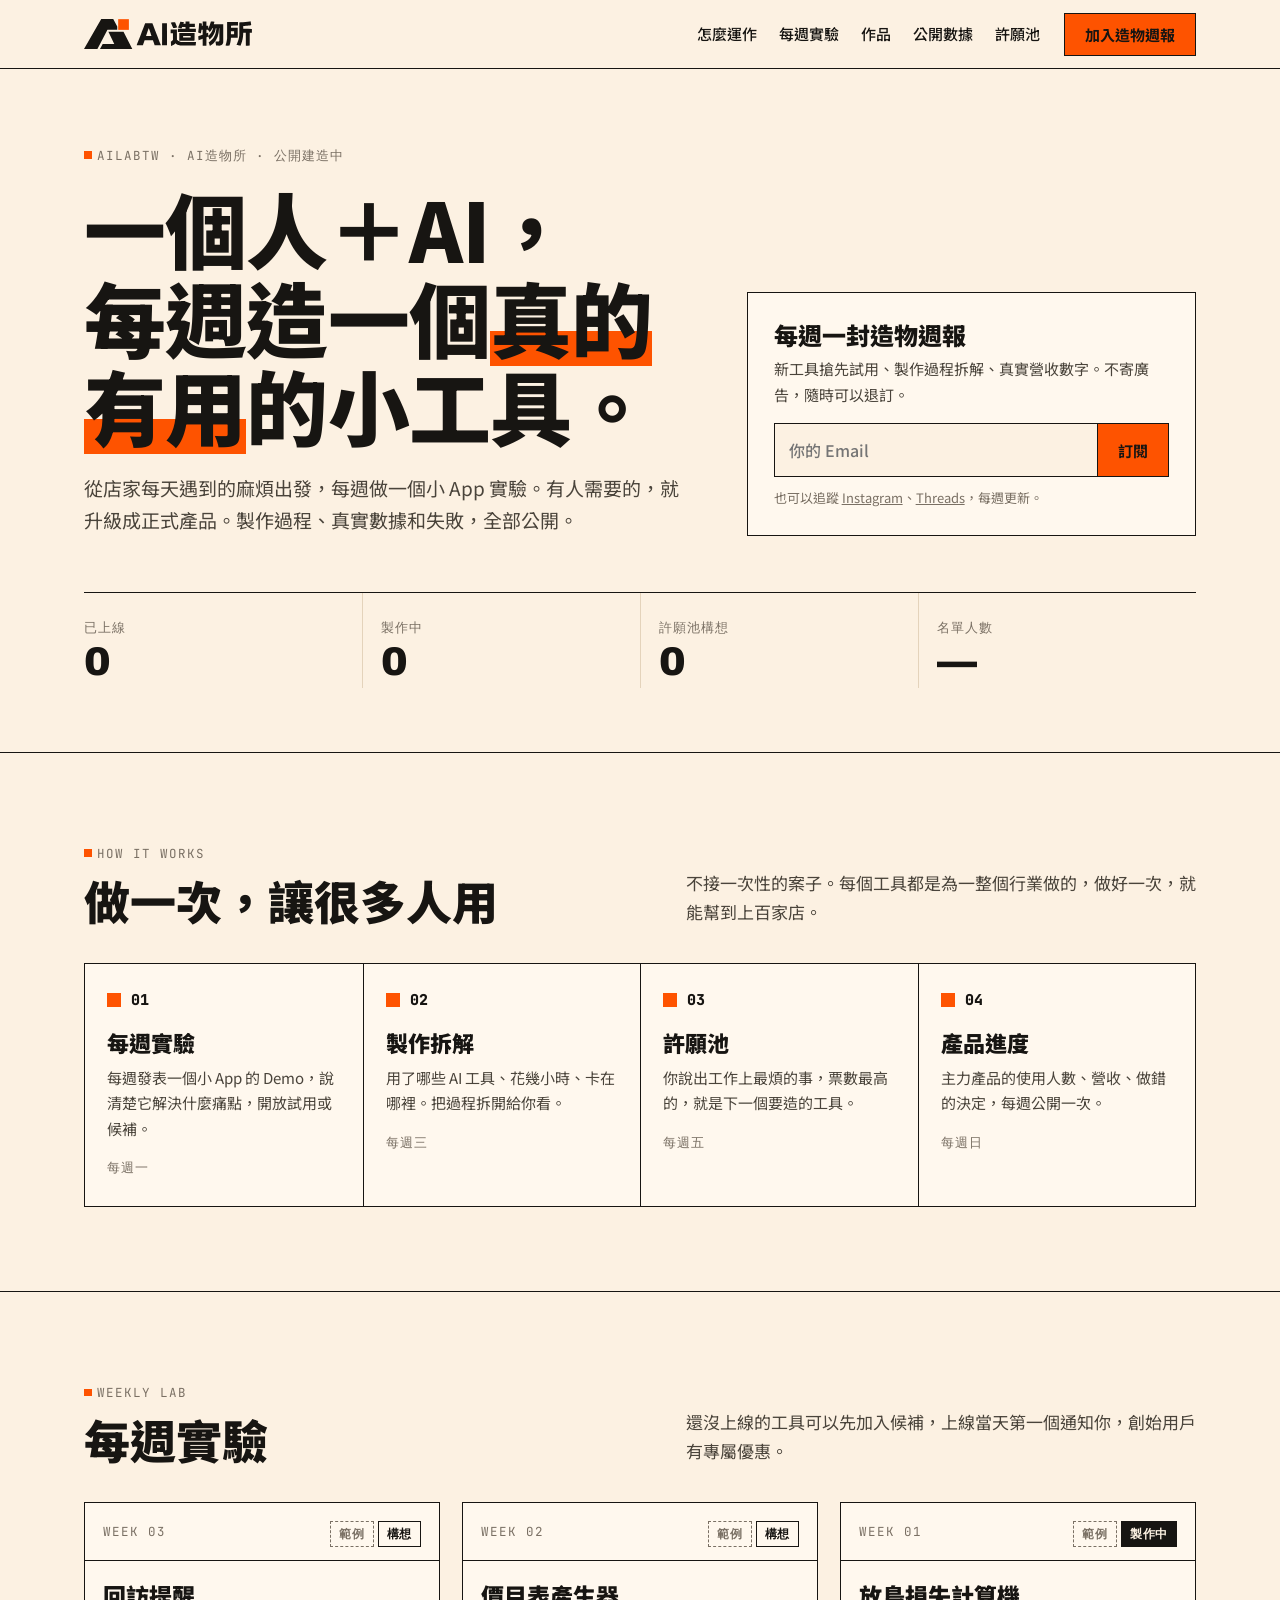
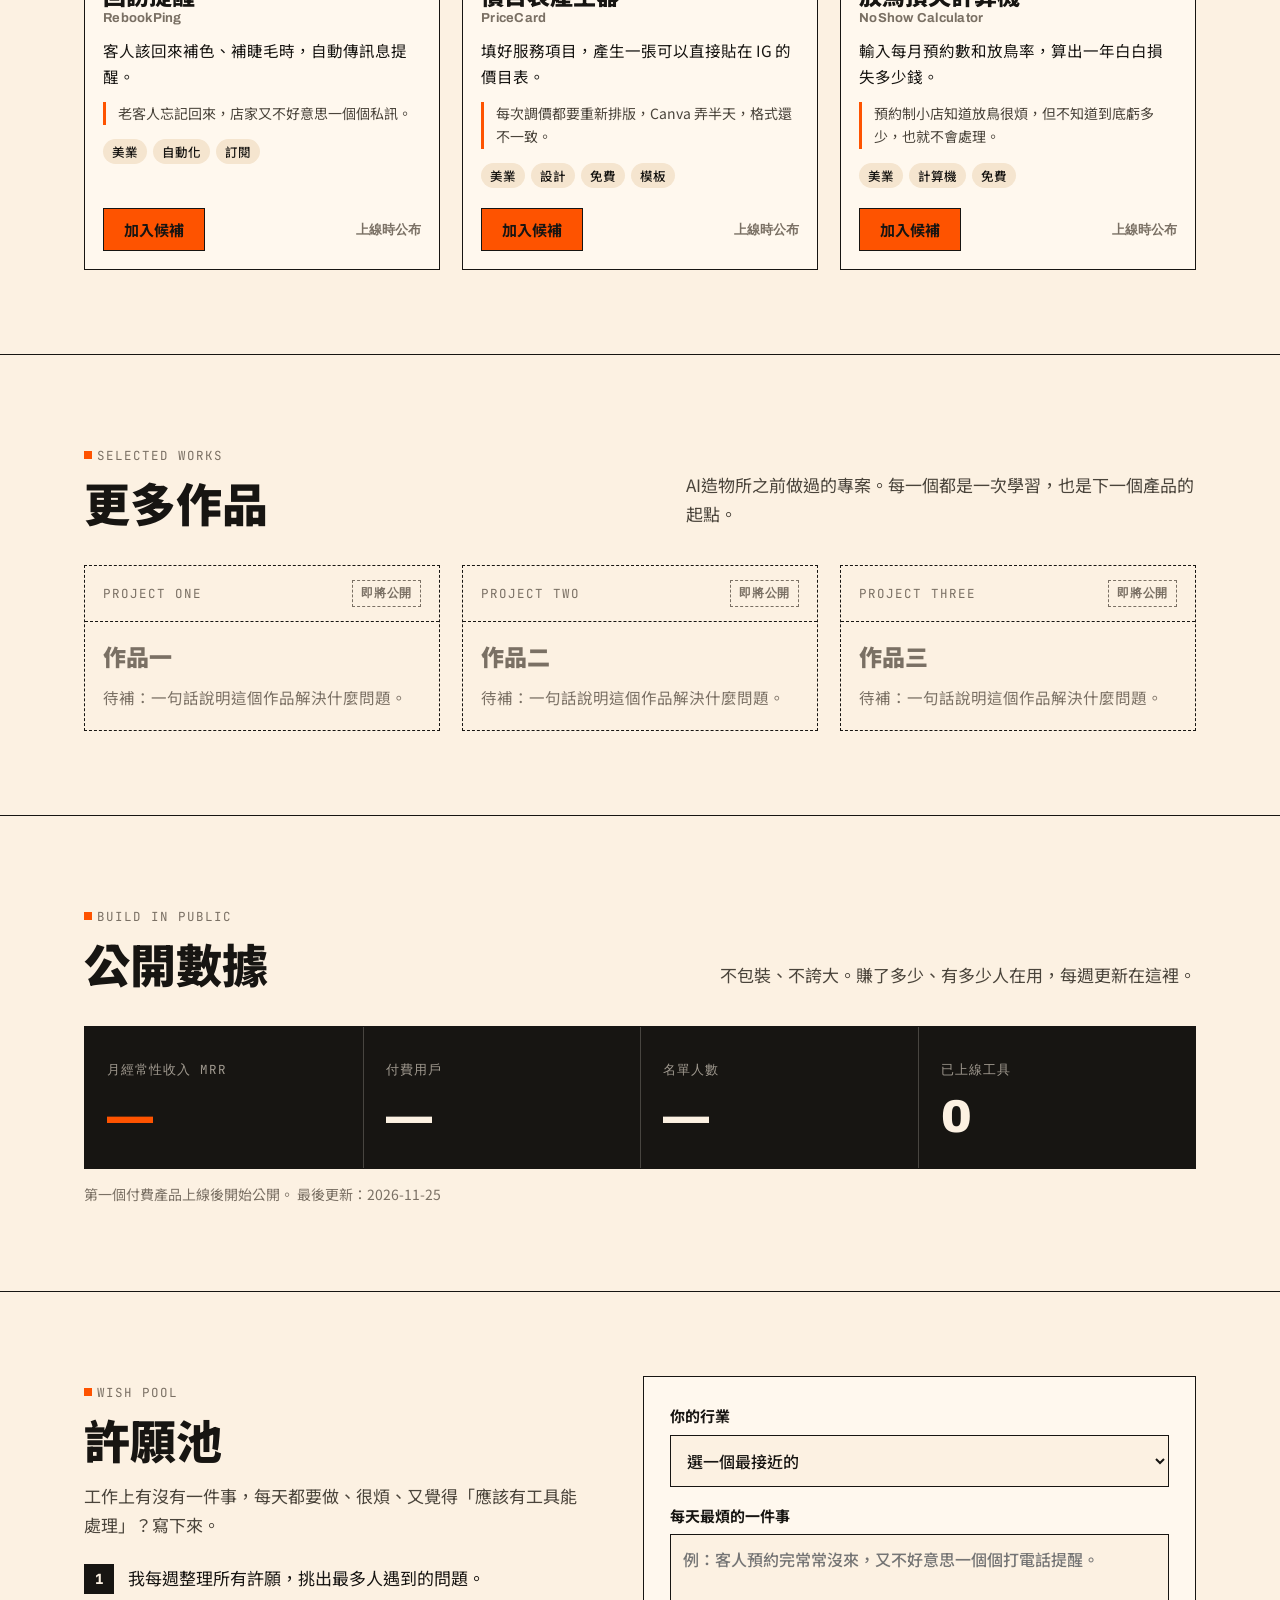
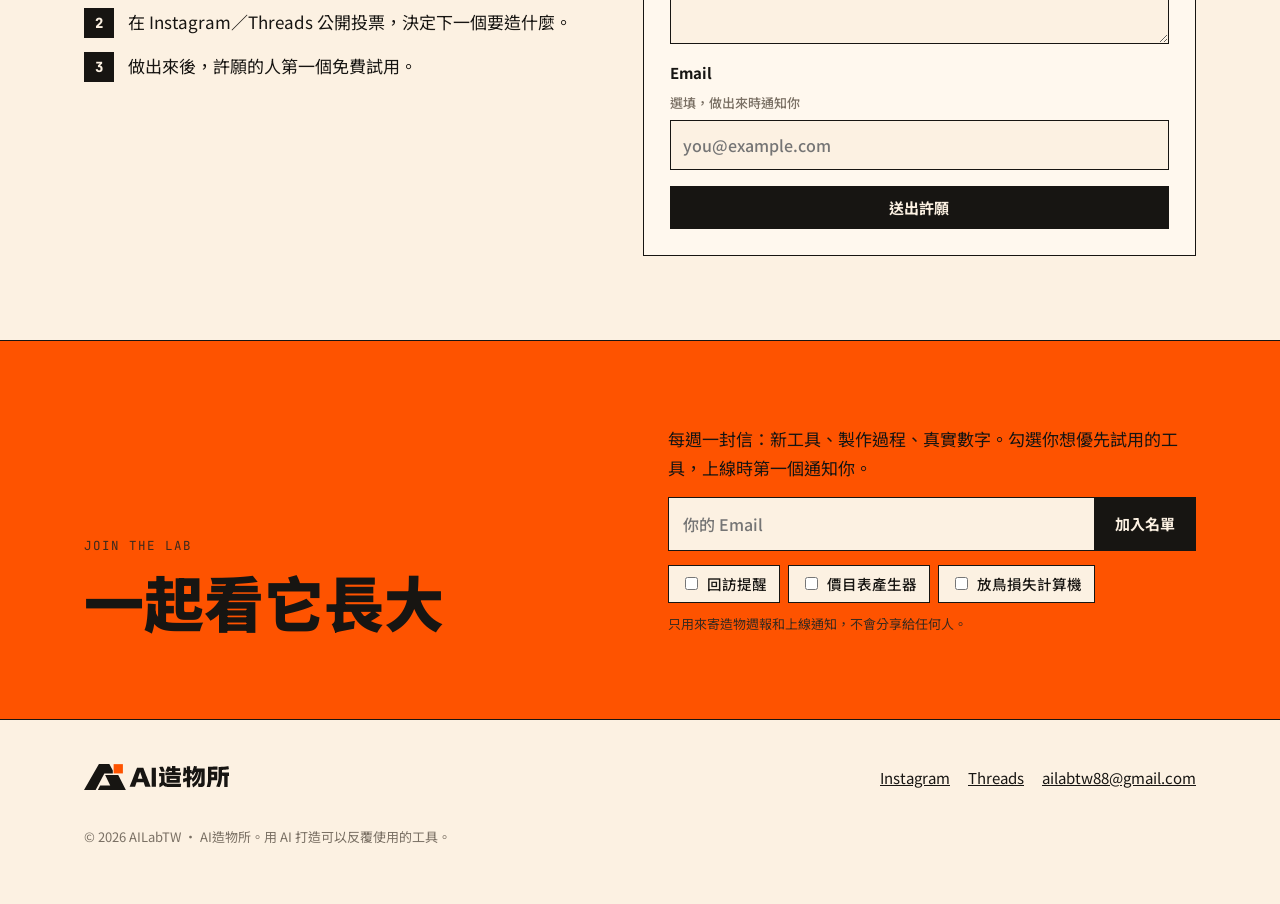
==== index.html @ d7a93555 "Launch AILabTW site and brand kit One-page site (email list, waitlists, wish pool, build-in-public m" ====
<!--STANDALONE--><!doctype html>
<html lang="zh-Hant">
<head>
<meta charset="utf-8">
<meta name="viewport" content="width=device-width, initial-scale=1, viewport-fit=cover">
<meta name="description" content="AI造物所 AILabTW：一個人＋AI，每週造一個解決真問題的小工具。過程、數據、失敗都公開。">
<meta property="og:title" content="AILabTW｜AI造物所">
<meta property="og:description" content="一個人＋AI，每週造一個解決真問題的小工具。">
<meta property="og:image" content="og-image.png">
<meta name="twitter:card" content="summary_large_image">
<link rel="icon" href="favicon.svg" type="image/svg+xml">
<link rel="apple-touch-icon" href="favicon-180.png">
<!--/STANDALONE-->
<title>AILabTW</title>
<link rel="preconnect" href="https://fonts.googleapis.com">
<link rel="preconnect" href="https://fonts.gstatic.com" crossorigin>
<link href="https://fonts.googleapis.com/css2?family=Archivo:wght@500;700;900&family=JetBrains+Mono:wght@500;700&family=Noto+Sans+TC:wght@400;500;700;900&display=swap" rel="stylesheet">
<style>
:root{
  --paper:#FCF1E2; --paper-2:#F5E5CF; --ink:#171512; --ink-2:#4A443B; --muted:#7A7064;
  --line:#171512; --soft-line:#E4D3BB; --orange:#FE5300; --orange-ink:#171512; --card:#FFF8EE;
  --sans:"Archivo","Noto Sans TC",system-ui,sans-serif; --tc:"Noto Sans TC","Archivo",system-ui,sans-serif;
  --mono:"JetBrains Mono",ui-monospace,monospace;
}
@media (prefers-color-scheme: dark){
  :root:not([data-theme="light"]){
    --paper:#171512; --paper-2:#211E19; --ink:#FCF1E2; --ink-2:#D8CBB8; --muted:#A39684;
    --line:#FCF1E2; --soft-line:#3A352D; --card:#1E1B16;
  }
}
:root[data-theme="dark"]{
  --paper:#171512; --paper-2:#211E19; --ink:#FCF1E2; --ink-2:#D8CBB8; --muted:#A39684;
  --line:#FCF1E2; --soft-line:#3A352D; --card:#1E1B16;
}
*{box-sizing:border-box}
html{scroll-behavior:smooth}
body{margin:0;background:var(--paper);color:var(--ink);font-family:var(--tc);font-size:17px;line-height:1.7;-webkit-font-smoothing:antialiased}
a{color:inherit}
.wrap{max-width:1160px;margin:0 auto;padding:0 24px}
@media (max-width:600px){.wrap{padding:0 16px}}
.sq{display:inline-block;width:.62em;height:.62em;background:var(--orange);vertical-align:.08em;margin-right:.45em}
.label{font-family:var(--mono);font-size:12.5px;letter-spacing:.08em;text-transform:uppercase;color:var(--muted)}

/* header */
header{position:sticky;top:0;z-index:20;background:color-mix(in srgb,var(--paper) 92%,transparent);backdrop-filter:blur(8px);border-bottom:1.5px solid var(--line)}
.bar{display:flex;align-items:center;gap:24px;height:68px}
.brand{display:flex;align-items:center;color:var(--ink);text-decoration:none}
.lockup{height:30px;width:auto;display:block}
nav{display:flex;gap:22px;margin-left:auto;font-size:15px;font-weight:500}
nav a{text-decoration:none}
nav a:hover{color:var(--orange)}
.btn{display:inline-flex;align-items:center;justify-content:center;gap:8px;font:700 15px/1 var(--tc);padding:13px 20px;border:1.5px solid var(--line);background:transparent;color:var(--ink);text-decoration:none;cursor:pointer;white-space:nowrap;transition:transform .12s, box-shadow .12s}
.btn:hover{transform:translate(-2px,-2px);box-shadow:3px 3px 0 var(--line)}
.btn.primary{background:var(--orange);color:#171512;border-color:var(--line)}
.btn.ink{background:var(--ink);color:var(--paper)}
.btn:disabled{opacity:.6;cursor:wait}
@media (max-width:820px){nav{display:none}.bar .btn{margin-left:auto}}

/* hero */
.hero{padding:76px 0 64px;border-bottom:1.5px solid var(--line)}
.hero-grid{display:grid;grid-template-columns:1.35fr 1fr;gap:56px;align-items:end}
.hero h1{font:900 clamp(40px,6.4vw,82px)/1.08 var(--tc);letter-spacing:-.01em;margin:18px 0 22px}
.hero h1 em{font-style:normal;background:linear-gradient(transparent 62%,var(--orange) 62%,var(--orange) 92%,transparent 92%)}
.hero p.lead{font-size:19px;color:var(--ink-2);max-width:34em;margin:0}
.signup{border:1.5px solid var(--line);background:var(--card);padding:26px}
.signup h2{font:900 24px/1.3 var(--tc);margin:0 0 6px}
.signup p{margin:0 0 16px;color:var(--ink-2);font-size:15px}
.field{display:flex;gap:0;border:1.5px solid var(--line);background:var(--paper)}
.field input{flex:1;min-width:0;border:0;background:transparent;color:var(--ink);font:500 16px var(--tc);padding:14px 14px;outline:none}
.field .btn{border:0;border-left:1.5px solid var(--line)}
.field .btn:hover{transform:none;box-shadow:none;filter:brightness(1.05)}
.fine{font-size:13px;color:var(--muted);margin-top:10px}
.stats{display:grid;grid-template-columns:repeat(4,1fr);border-top:1.5px solid var(--line);margin-top:56px}
.stat{padding:18px 18px 4px 0}
.stat+.stat{border-left:1.5px solid var(--soft-line);padding-left:18px}
.stat b{display:block;font:900 40px/1.1 var(--sans)}
@media (max-width:900px){.hero-grid{grid-template-columns:1fr;gap:36px}.stats{grid-template-columns:repeat(2,1fr)}.stat:nth-child(3){border-left:0;padding-left:0}}
@media (max-width:600px){.hero{padding:48px 0 44px}.signup{padding:20px}.field{flex-direction:column}.field .btn{border-left:0;border-top:1.5px solid var(--line);padding:15px}}

/* sections */
section{padding:84px 0;border-bottom:1.5px solid var(--line)}
.sec-head{display:flex;align-items:end;justify-content:space-between;gap:24px;margin-bottom:36px;flex-wrap:wrap}
.sec-head h2{font:900 clamp(30px,4vw,46px)/1.15 var(--tc);margin:8px 0 0}
.sec-head p{max-width:30em;margin:0;color:var(--ink-2)}
@media (max-width:600px){section{padding:56px 0}}

/* pillars */
.pillars{display:grid;grid-template-columns:repeat(4,1fr);border:1.5px solid var(--line)}
.pillar{padding:26px 22px 28px;background:var(--card)}
.pillar+.pillar{border-left:1.5px solid var(--line)}
.pillar .num{font:900 15px var(--mono);display:flex;align-items:center;gap:10px}
.pillar .num i{width:14px;height:14px;background:var(--orange);display:inline-block}
.pillar h3{font:900 22px/1.3 var(--tc);margin:18px 0 8px}
.pillar p{margin:0;font-size:15px;color:var(--ink-2)}
.pillar .when{margin-top:16px}
@media (max-width:900px){.pillars{grid-template-columns:1fr 1fr}.pillar:nth-child(3){border-left:0}.pillar:nth-child(n+3){border-top:1.5px solid var(--line)}}
@media (max-width:560px){.pillars{grid-template-columns:1fr}.pillar+.pillar{border-left:0;border-top:1.5px solid var(--line)}}

/* app cards */
.cards{display:grid;grid-template-columns:repeat(3,1fr);gap:22px}
@media (max-width:900px){.cards{grid-template-columns:1fr 1fr}}
@media (max-width:600px){.cards{grid-template-columns:1fr}}
.card{border:1.5px solid var(--line);background:var(--card);display:flex;flex-direction:column}
.card-top{display:flex;justify-content:space-between;align-items:center;padding:14px 18px;border-bottom:1.5px solid var(--line)}
.badge{font:700 12px var(--mono);letter-spacing:.06em;padding:4px 8px;border:1.5px solid var(--line)}
.badge.shipped{background:var(--orange);color:#171512}
.badge.building{background:var(--ink);color:var(--paper)}
.badge.sample{border-style:dashed;color:var(--muted);border-color:var(--muted)}
.card-body{padding:20px 18px;flex:1}
.card h3{font:900 23px/1.3 var(--tc);margin:0}
.card .en{font:700 13px var(--sans);color:var(--muted);letter-spacing:.02em}
.card .tag{margin:12px 0 0;font-size:15.5px}
.card .pain{margin:12px 0 0;font-size:14px;color:var(--ink-2);padding-left:12px;border-left:3px solid var(--orange)}
.chips{display:flex;flex-wrap:wrap;gap:6px;margin-top:14px}
.chip{font:500 12.5px var(--tc);padding:3px 9px;background:var(--paper-2);border-radius:99px}
.card-foot{display:flex;gap:10px;padding:0 18px 18px;flex-wrap:wrap;align-items:center}
.card-foot .price{font:700 13px var(--mono);color:var(--muted);margin-left:auto}
.ph{border-style:dashed;background:transparent}
.ph .card-top{border-bottom-style:dashed}
.ph h3,.ph .tag{color:var(--muted)}

/* metrics */
.metrics{display:grid;grid-template-columns:repeat(4,1fr);border:1.5px solid var(--line);background:var(--ink);color:var(--paper)}
.metric{padding:26px 22px}
.metric+.metric{border-left:1.5px solid color-mix(in srgb,var(--paper) 22%,transparent)}
.metric .label{color:color-mix(in srgb,var(--paper) 60%,transparent)}
.metric b{display:block;font:900 46px/1.1 var(--sans);margin-top:10px}
.metric b small{font-size:18px;font-weight:700;margin-left:4px}
.metric:first-child b{color:var(--orange)}
.metrics-note{margin-top:14px;font-size:14px;color:var(--muted)}
@media (max-width:820px){.metrics{grid-template-columns:1fr 1fr}.metric:nth-child(3){border-left:0}.metric:nth-child(n+3){border-top:1.5px solid color-mix(in srgb,var(--paper) 22%,transparent)}}

/* forms */
.two{display:grid;grid-template-columns:1fr 1.1fr;gap:56px;align-items:start}
@media (max-width:900px){.two{grid-template-columns:1fr;gap:28px}}
form.box{border:1.5px solid var(--line);background:var(--card);padding:26px;display:grid;gap:16px}
form.box label{display:grid;gap:6px;font-weight:700;font-size:15px}
form.box input,form.box textarea,form.box select{font:500 16px var(--tc);color:var(--ink);background:var(--paper);border:1.5px solid var(--line);padding:12px;border-radius:0;width:100%}
form.box textarea{min-height:110px;resize:vertical}
form.box input:focus,form.box textarea:focus,form.box select:focus,.field input:focus{outline:3px solid var(--orange);outline-offset:-1px}
.opt{font-weight:500;color:var(--muted);font-size:13px}
.result{font-size:15px}
.result:empty{display:none}
.result pre{white-space:pre-wrap;background:var(--paper-2);padding:12px;font:13px/1.6 var(--mono);margin:10px 0;max-height:180px;overflow:auto}
.result .actions{display:flex;gap:10px;flex-wrap:wrap}
.ok{padding:14px;border:1.5px solid var(--line);background:var(--paper-2)}
.steps{list-style:none;padding:0;margin:24px 0 0;display:grid;gap:14px}
.steps li{display:flex;gap:14px;align-items:flex-start}
.steps li b{font:900 14px var(--mono);background:var(--ink);color:var(--paper);min-width:30px;height:30px;display:grid;place-items:center}

/* join */
.join{background:var(--orange);color:#171512;border-bottom:1.5px solid var(--line)}
.join .sec-head h2{font-size:clamp(34px,5vw,60px)}
.join .sec-head p{color:#171512}
.join .field{background:#FCF1E2;border-color:#171512}
.join .field input{color:#171512}
.join .field .btn{background:#171512;color:#FCF1E2;border-color:#171512}
.join .fine{color:#3a2a1e}
.join .label{color:#3a2a1e}
.interests{display:flex;flex-wrap:wrap;gap:8px;margin:14px 0 0}
.interests label{display:flex;align-items:center;gap:6px;font-size:14.5px;font-weight:500;border:1.5px solid #171512;padding:6px 12px;cursor:pointer;background:#FCF1E2}
.interests input{accent-color:#171512}
.join-grid{display:grid;grid-template-columns:1fr 1fr;gap:56px;align-items:end}
@media (max-width:900px){.join-grid{grid-template-columns:1fr;gap:24px}}

footer{padding:44px 0 56px}
.foot{display:flex;gap:28px;align-items:center;flex-wrap:wrap}
.foot .lockup{height:26px}
.foot .links{display:flex;gap:18px;margin-left:auto;flex-wrap:wrap;font-size:15px}
.foot small{display:block;width:100%;color:var(--muted);font-size:13px;margin-top:8px}
.soon{color:var(--muted)}
</style>
<!--STANDALONE--></head>
<body><!--/STANDALONE-->

<header>
  <div class="wrap bar">
    <a class="brand" href="#top" aria-label="AILabTW 首頁"><svg class="lockup" viewBox="0 0 3088 552" role="img" aria-label="AILabTW AI造物所"><polygon fill="currentColor" points="317.0,0.0 538.0,0.0 612.0,140.0 612.0,200.0 432.0,200.0 247.0,552.0 0.0,552.0"/><polygon fill="currentColor" points="449.0,235.0 727.0,235.0 889.0,552.0 294.0,552.0 344.0,458.0 557.0,458.0"/><rect fill="#FE5300" x="629.0" y="3.0" width="197.0" height="197.0"/><path fill="currentColor" fill-rule="evenodd" transform="translate(970 43) scale(1.7148)" d="M368.0 255.7C368.0 251.1 367.7 240.5 367.3 232.2L366.7 217.2L370.3 215.6C376.2 213.2 382.9 208.1 386.1 203.8L389.0 199.7L389.0 163.8L389.0 128.0L376.5 128.0L364.0 128.0L364.0 107.5L364.0 87.0L397.8 87.2L431.5 87.5L431.8 142.4L432.0 197.3L438.8 203.9C446.7 211.7 453.6 215.3 466.3 218.3L475.5 220.5L556.2 220.4L637.0 220.4L636.4 225.4C636.1 228.2 635.1 237.0 634.1 245.0L632.5 259.5L549.5 259.5L466.5 259.5L458.0 257.6C442.3 254.2 429.4 248.1 420.3 239.7L416.1 235.8L408.3 242.2C397.2 251.2 374.2 264.0 369.1 264.0L368.0 264.0L368.0 255.7ZM778.6 243.3L772.7 223.6L774.5 222.5C775.5 222.0 780.4 218.8 785.4 215.6L794.5 209.6L805.6 198.6L816.6 187.5L822.9 178.0C840.1 151.9 851.1 118.2 854.5 81.2L855.2 74.0L851.8 74.0L848.3 74.0L847.0 82.8C841.1 122.8 820.6 160.9 790.7 187.0C785.7 191.4 781.3 194.6 780.9 194.2C780.5 193.8 777.6 187.0 774.6 179.2C771.5 171.3 768.8 164.4 768.5 164.0C768.2 163.5 763.6 165.1 758.2 167.5L748.5 171.9L748.2 217.0L748.0 262.0L728.0 262.0L708.0 262.0L708.0 225.0C708.0 204.6 707.9 188.0 707.7 188.0C707.5 188.0 697.6 191.4 685.7 195.5L664.1 202.9L663.6 197.7C662.0 182.6 660.1 159.6 660.4 159.3C660.5 159.1 671.2 155.7 684.1 151.7L707.5 144.4L707.8 117.2L708.0 90.0L701.7 90.0L695.3 90.0L694.6 94.8C692.5 110.8 689.4 128.0 688.5 128.0C688.0 128.0 681.2 126.2 673.5 124.1L659.5 120.3L659.6 118.4C659.6 117.3 660.9 108.9 662.3 99.5C665.7 77.7 666.8 66.5 668.0 40.7C668.6 29.1 669.1 19.5 669.3 19.4C669.5 19.2 676.3 19.9 684.5 20.8L699.5 22.6L699.1 35.3L698.8 48.0L703.4 48.0L708.0 48.0L708.0 25.0L708.0 2.1L723.2 1.8C731.6 1.6 740.6 1.6 743.2 1.8L748.0 2.1L748.0 25.1L748.0 48.0L757.5 48.0L766.9 48.0L767.2 63.2L767.5 78.5L771.9 69.5C780.2 52.5 789.5 26.5 795.0 5.3L796.1 1.0L798.3 1.0C799.5 1.0 807.5 1.9 816.0 3.0C824.5 4.1 832.1 5.0 832.8 5.0C834.7 5.0 834.3 7.8 830.5 19.0C828.6 24.7 827.0 29.8 827.0 30.2C827.0 30.6 849.8 31.1 877.8 31.2L928.5 31.5L928.5 128.0L928.5 224.5L926.6 231.3C922.1 247.6 911.0 257.2 893.5 260.0L886.5 261.2L869.0 260.3L851.6 259.5L848.8 241.0C847.3 230.9 846.0 221.3 845.8 219.7L845.5 216.8L862.7 216.6L879.8 216.5L882.4 214.1C883.8 212.7 885.4 210.0 886.0 208.1L887.0 204.5L887.0 139.2L887.0 74.0L885.0 74.0L883.0 74.0L883.0 80.8C883.0 88.4 880.7 113.0 879.0 123.5C869.1 186.4 840.3 231.8 793.2 258.6C789.0 261.0 785.3 263.0 785.0 263.0C784.6 263.0 781.7 254.1 778.6 243.3ZM953.0 260.5C953.0 260.2 955.2 252.5 958.0 243.3C963.7 223.9 966.3 212.3 968.5 195.7L970.0 183.9L970.0 96.1L970.0 8.2L1020.2 7.6C1047.9 7.2 1074.2 6.7 1078.8 6.4L1087.0 5.8L1087.0 25.4L1087.0 45.0L1081.2 45.1C1078.1 45.2 1061.1 45.5 1043.5 45.9L1011.5 46.5L1011.5 58.0L1011.5 69.5L1047.8 69.8L1084.0 70.0L1084.0 123.5L1084.0 177.0L1047.6 177.0L1011.3 177.0L1010.5 188.2C1009.4 206.7 1003.3 237.2 997.2 255.0L995.3 260.5L974.2 260.8C962.5 260.9 953.0 260.8 953.0 260.5ZM1104.0 259.9C1080.4 257.0 1071.0 255.5 1071.0 254.7C1071.0 254.2 1072.4 250.7 1074.1 246.9C1087.9 215.3 1097.2 183.5 1099.9 157.8L1101.0 148.1L1101.0 79.7L1101.0 11.3L1117.2 10.6C1145.4 9.4 1188.6 5.4 1213.2 1.6L1222.0 0.3L1222.4 1.9C1223.0 4.0 1229.0 38.2 1229.0 39.7C1229.0 40.3 1227.9 41.0 1226.7 41.4C1219.9 43.1 1153.4 50.0 1143.9 50.0C1143.3 50.0 1143.1 56.4 1143.2 65.2L1143.5 80.5L1189.8 80.8L1236.0 81.0L1236.0 101.5L1236.0 122.0L1224.5 122.0L1213.0 122.0L1212.8 191.2L1212.5 260.5L1191.8 260.8L1171.0 261.0L1170.8 191.8L1170.5 122.5L1156.9 122.2L1143.3 121.9L1142.6 138.7C1141.0 178.4 1134.7 207.8 1119.9 245.5L1113.9 261.0L1112.2 260.9C1111.3 260.8 1107.6 260.4 1104.0 259.9ZM0.6 253.8C1.3 251.3 20.0 203.1 45.5 138.0C61.8 96.5 84.7 37.0 88.8 26.0L90.8 20.5L129.3 20.2L167.8 20.0L169.5 24.2C170.4 26.6 177.3 44.2 184.7 63.5C192.1 82.8 203.7 112.7 210.5 130.0C227.9 174.6 245.9 221.0 252.4 238.0C255.4 246.0 258.2 253.3 258.5 254.2L259.2 256.0L225.7 256.0L192.3 256.0L189.7 248.8C186.4 239.5 176.6 210.7 175.0 205.8L173.8 202.0L129.5 202.0L85.2 202.0L81.2 213.2C79.1 219.4 74.9 231.6 71.9 240.2L66.5 256.0L33.2 256.0L-0.1 256.0L0.6 253.8ZM272.3 138.2L272.5 20.5L298.5 20.5L324.5 20.5L324.8 138.2L325.0 256.0L298.5 256.0L272.1 256.0L272.3 138.2ZM456.9 207.6C456.7 207.4 456.6 188.5 456.8 165.6L457.0 124.0L539.0 124.0L621.0 124.0L621.0 159.8L620.9 195.5L619.7 201.5L618.4 207.5L537.9 207.8C493.6 207.9 457.2 207.8 456.9 207.6ZM579.0 165.0L579.0 156.0L538.5 156.0L498.0 156.0L498.0 165.0L498.0 174.0L538.5 174.0L579.0 174.0L579.0 165.0ZM158.0 155.6C158.0 154.0 146.1 119.2 136.0 91.1L129.7 73.8L128.7 75.5C127.9 77.1 118.8 102.6 105.3 141.7C102.5 149.6 100.5 156.2 100.8 156.5C101.1 156.8 114.1 157.0 129.7 157.0L158.0 157.0L158.0 155.6ZM780.9 144.2C792.8 132.2 800.9 120.7 807.4 106.9C811.7 97.6 818.0 79.2 818.0 75.8L818.0 74.0L814.2 74.0L810.3 74.0L808.4 78.2C805.9 83.8 797.7 96.8 789.9 107.6L783.7 116.3L782.4 114.4C781.6 113.3 777.3 107.4 772.8 101.3L764.5 90.0L756.2 90.0L748.0 90.0L748.0 109.5C748.0 120.2 748.3 129.0 748.8 129.0C749.2 129.0 753.1 127.6 757.5 126.0C761.9 124.4 765.8 123.0 766.2 123.0C766.7 123.0 767.0 126.5 767.0 130.8C767.0 142.6 768.2 155.0 769.3 155.0C769.8 155.0 775.0 150.2 780.9 144.2ZM1037.3 138.4L1045.0 137.7L1045.0 122.4L1045.0 107.0L1028.0 107.0L1011.0 107.0L1011.0 122.3C1011.0 130.8 1011.3 138.0 1011.7 138.3C1012.5 139.2 1027.4 139.2 1037.3 138.4ZM442.0 96.5L442.0 79.0L481.5 78.9C503.2 78.8 521.6 78.7 522.2 78.6L523.5 78.5L523.5 70.0L523.5 61.5L505.5 61.5L487.6 61.5L484.3 68.2C482.5 72.0 480.9 75.0 480.6 75.0C477.5 75.0 444.2 67.5 443.2 66.6C443.0 66.3 445.7 60.1 449.3 52.8C455.2 40.8 461.7 24.7 466.4 10.3L468.1 5.1L470.8 5.5C472.3 5.7 480.7 6.7 489.5 7.6C498.3 8.5 505.7 9.4 506.0 9.7C506.2 9.9 505.2 13.7 503.8 18.0L501.2 26.0L512.6 26.0L524.0 26.0L524.0 13.5L524.0 1.0L545.0 1.0L566.0 1.0L566.0 13.5L566.0 26.0L595.0 26.0L624.0 26.0L624.0 43.5L624.0 61.0L595.2 61.2L566.5 61.5L566.5 70.0L566.5 78.5L600.8 78.8L635.0 79.0L634.8 96.3L634.5 113.5L538.2 113.8L442.0 114.0L442.0 96.5ZM385.5 57.9C382.3 50.0 376.6 36.6 372.8 28.1C369.1 19.6 366.0 12.4 366.0 12.0C366.0 11.4 411.0 8.6 411.5 9.2C412.2 10.1 436.1 66.2 435.8 66.5C435.3 67.0 406.6 71.0 398.8 71.6L391.4 72.3L385.5 57.9Z"/></svg></a>
    <nav>
      <a href="#how">怎麼運作</a>
      <a href="#lab">每週實驗</a>
      <a href="#works">作品</a>
      <a href="#numbers">公開數據</a>
      <a href="#wish">許願池</a>
    </nav>
    <a class="btn primary" href="#join">加入造物週報</a>
  </div>
</header>

<main id="top">
  <div class="hero">
    <div class="wrap">
      <div class="hero-grid">
        <div>
          <div class="label"><span class="sq"></span>AILabTW · AI造物所 · 公開建造中</div>
          <h1>一個人＋AI，<br>每週造一個<em>真的有用</em>的小工具。</h1>
          <p class="lead">從店家每天遇到的麻煩出發，每週做一個小 App 實驗。有人需要的，就升級成正式產品。製作過程、真實數據和失敗，全部公開。</p>
        </div>
        <form class="signup" id="heroForm" novalidate>
          <h2>每週一封造物週報</h2>
          <p>新工具搶先試用、製作過程拆解、真實營收數字。不寄廣告，隨時可以退訂。</p>
          <div class="field">
            <input type="email" name="email" placeholder="你的 Email" autocomplete="email" required aria-label="Email">
            <button class="btn primary" type="submit">訂閱</button>
          </div>
          <div class="result" aria-live="polite"></div>
          <div class="fine">也可以追蹤 <a href="#" data-social="instagram">Instagram</a>、<a href="#" data-social="threads">Threads</a>，每週更新。</div>
        </form>
      </div>
      <div class="stats">
        <div class="stat"><span class="label">已上線</span><b id="sShipped">0</b></div>
        <div class="stat"><span class="label">製作中</span><b id="sBuilding">0</b></div>
        <div class="stat"><span class="label">許願池構想</span><b id="sIdeas">0</b></div>
        <div class="stat"><span class="label">名單人數</span><b id="sSubs">—</b></div>
      </div>
    </div>
  </div>

  <section id="how">
    <div class="wrap">
      <div class="sec-head">
        <div><span class="label"><span class="sq"></span>How it works</span><h2>做一次，讓很多人用</h2></div>
        <p>不接一次性的案子。每個工具都是為一整個行業做的，做好一次，就能幫到上百家店。</p>
      </div>
      <div class="pillars">
        <div class="pillar"><div class="num"><i></i>01</div><h3>每週實驗</h3><p>每週發表一個小 App 的 Demo，說清楚它解決什麼痛點，開放試用或候補。</p><div class="label when">每週一</div></div>
        <div class="pillar"><div class="num"><i></i>02</div><h3>製作拆解</h3><p>用了哪些 AI 工具、花幾小時、卡在哪裡。把過程拆開給你看。</p><div class="label when">每週三</div></div>
        <div class="pillar"><div class="num"><i></i>03</div><h3>許願池</h3><p>你說出工作上最煩的事，票數最高的，就是下一個要造的工具。</p><div class="label when">每週五</div></div>
        <div class="pillar"><div class="num"><i></i>04</div><h3>產品進度</h3><p>主力產品的使用人數、營收、做錯的決定，每週公開一次。</p><div class="label when">每週日</div></div>
      </div>
    </div>
  </section>

  <section id="lab">
    <div class="wrap">
      <div class="sec-head">
        <div><span class="label"><span class="sq"></span>Weekly lab</span><h2>每週實驗</h2></div>
        <p>還沒上線的工具可以先加入候補，上線當天第一個通知你，創始用戶有專屬優惠。</p>
      </div>
      <div class="cards" id="appCards"></div>
    </div>
  </section>

  <!-- ===== 其他作品：資料在 site.js 的 projects，placeholder 卡片會顯示「即將公開」 ===== -->
  <section id="works">
    <div class="wrap">
      <div class="sec-head">
        <div><span class="label"><span class="sq"></span>Selected works</span><h2>更多作品</h2></div>
        <p>AI造物所之前做過的專案。每一個都是一次學習，也是下一個產品的起點。</p>
      </div>
      <div class="cards" id="workCards"></div>
    </div>
  </section>

  <section id="numbers">
    <div class="wrap">
      <div class="sec-head">
        <div><span class="label"><span class="sq"></span>Build in public</span><h2>公開數據</h2></div>
        <p>不包裝、不誇大。賺了多少、有多少人在用，每週更新在這裡。</p>
      </div>
      <div class="metrics">
        <div class="metric"><span class="label">月經常性收入 MRR</span><b id="mMrr">—</b></div>
        <div class="metric"><span class="label">付費用戶</span><b id="mPaid">—</b></div>
        <div class="metric"><span class="label">名單人數</span><b id="mSubs">—</b></div>
        <div class="metric"><span class="label">已上線工具</span><b id="mShipped">0</b></div>
      </div>
      <div class="metrics-note" id="mNote"></div>
    </div>
  </section>

  <section id="wish">
    <div class="wrap two">
      <div>
        <div class="sec-head" style="margin-bottom:0"><div><span class="label"><span class="sq"></span>Wish pool</span><h2>許願池</h2></div></div>
        <p style="color:var(--ink-2);margin-top:16px">工作上有沒有一件事，每天都要做、很煩、又覺得「應該有工具能處理」？寫下來。</p>
        <ul class="steps">
          <li><b>1</b><span>我每週整理所有許願，挑出最多人遇到的問題。</span></li>
          <li><b>2</b><span>在 Instagram／Threads 公開投票，決定下一個要造什麼。</span></li>
          <li><b>3</b><span>做出來後，許願的人第一個免費試用。</span></li>
        </ul>
      </div>
      <form class="box" id="wishForm" novalidate>
        <label>你的行業
          <select name="industry">
            <option value="">選一個最接近的</option>
            <option>美甲／美睫／美髮</option><option>寵物美容</option><option>補習班／家教</option>
            <option>餐飲</option><option>健身／瑜伽教室</option><option>診所／身心靈</option>
            <option>電商／網拍</option><option>其他</option>
          </select>
        </label>
        <label>每天最煩的一件事
          <textarea name="pain" required placeholder="例：客人預約完常常沒來，又不好意思一個個打電話提醒。"></textarea>
        </label>
        <label>Email <span class="opt">選填，做出來時通知你</span>
          <input type="email" name="email" autocomplete="email" placeholder="you@example.com">
        </label>
        <button class="btn ink" type="submit">送出許願</button>
        <div class="result" aria-live="polite"></div>
      </form>
    </div>
  </section>

  <section id="join" class="join">
    <div class="wrap join-grid">
      <div class="sec-head" style="margin:0">
        <div><span class="label">Join the lab</span><h2>一起看它長大</h2></div>
      </div>
      <form id="joinForm" novalidate>
        <p style="margin:0 0 14px">每週一封信：新工具、製作過程、真實數字。勾選你想優先試用的工具，上線時第一個通知你。</p>
        <div class="field">
          <input type="email" name="email" placeholder="你的 Email" autocomplete="email" required aria-label="Email">
          <button class="btn" type="submit">加入名單</button>
        </div>
        <div class="interests" id="interests"></div>
        <div class="result" aria-live="polite" style="margin-top:12px"></div>
        <div class="fine">只用來寄造物週報和上線通知，不會分享給任何人。</div>
      </form>
    </div>
  </section>
</main>

<footer>
  <div class="wrap foot">
    <a class="brand" href="#top" aria-label="AILabTW"><svg class="lockup" viewBox="0 0 3088 552" role="img" aria-label="AILabTW AI造物所"><polygon fill="currentColor" points="317.0,0.0 538.0,0.0 612.0,140.0 612.0,200.0 432.0,200.0 247.0,552.0 0.0,552.0"/><polygon fill="currentColor" points="449.0,235.0 727.0,235.0 889.0,552.0 294.0,552.0 344.0,458.0 557.0,458.0"/><rect fill="#FE5300" x="629.0" y="3.0" width="197.0" height="197.0"/><path fill="currentColor" fill-rule="evenodd" transform="translate(970 43) scale(1.7148)" d="M368.0 255.7C368.0 251.1 367.7 240.5 367.3 232.2L366.7 217.2L370.3 215.6C376.2 213.2 382.9 208.1 386.1 203.8L389.0 199.7L389.0 163.8L389.0 128.0L376.5 128.0L364.0 128.0L364.0 107.5L364.0 87.0L397.8 87.2L431.5 87.5L431.8 142.4L432.0 197.3L438.8 203.9C446.7 211.7 453.6 215.3 466.3 218.3L475.5 220.5L556.2 220.4L637.0 220.4L636.4 225.4C636.1 228.2 635.1 237.0 634.1 245.0L632.5 259.5L549.5 259.5L466.5 259.5L458.0 257.6C442.3 254.2 429.4 248.1 420.3 239.7L416.1 235.8L408.3 242.2C397.2 251.2 374.2 264.0 369.1 264.0L368.0 264.0L368.0 255.7ZM778.6 243.3L772.7 223.6L774.5 222.5C775.5 222.0 780.4 218.8 785.4 215.6L794.5 209.6L805.6 198.6L816.6 187.5L822.9 178.0C840.1 151.9 851.1 118.2 854.5 81.2L855.2 74.0L851.8 74.0L848.3 74.0L847.0 82.8C841.1 122.8 820.6 160.9 790.7 187.0C785.7 191.4 781.3 194.6 780.9 194.2C780.5 193.8 777.6 187.0 774.6 179.2C771.5 171.3 768.8 164.4 768.5 164.0C768.2 163.5 763.6 165.1 758.2 167.5L748.5 171.9L748.2 217.0L748.0 262.0L728.0 262.0L708.0 262.0L708.0 225.0C708.0 204.6 707.9 188.0 707.7 188.0C707.5 188.0 697.6 191.4 685.7 195.5L664.1 202.9L663.6 197.7C662.0 182.6 660.1 159.6 660.4 159.3C660.5 159.1 671.2 155.7 684.1 151.7L707.5 144.4L707.8 117.2L708.0 90.0L701.7 90.0L695.3 90.0L694.6 94.8C692.5 110.8 689.4 128.0 688.5 128.0C688.0 128.0 681.2 126.2 673.5 124.1L659.5 120.3L659.6 118.4C659.6 117.3 660.9 108.9 662.3 99.5C665.7 77.7 666.8 66.5 668.0 40.7C668.6 29.1 669.1 19.5 669.3 19.4C669.5 19.2 676.3 19.9 684.5 20.8L699.5 22.6L699.1 35.3L698.8 48.0L703.4 48.0L708.0 48.0L708.0 25.0L708.0 2.1L723.2 1.8C731.6 1.6 740.6 1.6 743.2 1.8L748.0 2.1L748.0 25.1L748.0 48.0L757.5 48.0L766.9 48.0L767.2 63.2L767.5 78.5L771.9 69.5C780.2 52.5 789.5 26.5 795.0 5.3L796.1 1.0L798.3 1.0C799.5 1.0 807.5 1.9 816.0 3.0C824.5 4.1 832.1 5.0 832.8 5.0C834.7 5.0 834.3 7.8 830.5 19.0C828.6 24.7 827.0 29.8 827.0 30.2C827.0 30.6 849.8 31.1 877.8 31.2L928.5 31.5L928.5 128.0L928.5 224.5L926.6 231.3C922.1 247.6 911.0 257.2 893.5 260.0L886.5 261.2L869.0 260.3L851.6 259.5L848.8 241.0C847.3 230.9 846.0 221.3 845.8 219.7L845.5 216.8L862.7 216.6L879.8 216.5L882.4 214.1C883.8 212.7 885.4 210.0 886.0 208.1L887.0 204.5L887.0 139.2L887.0 74.0L885.0 74.0L883.0 74.0L883.0 80.8C883.0 88.4 880.7 113.0 879.0 123.5C869.1 186.4 840.3 231.8 793.2 258.6C789.0 261.0 785.3 263.0 785.0 263.0C784.6 263.0 781.7 254.1 778.6 243.3ZM953.0 260.5C953.0 260.2 955.2 252.5 958.0 243.3C963.7 223.9 966.3 212.3 968.5 195.7L970.0 183.9L970.0 96.1L970.0 8.2L1020.2 7.6C1047.9 7.2 1074.2 6.7 1078.8 6.4L1087.0 5.8L1087.0 25.4L1087.0 45.0L1081.2 45.1C1078.1 45.2 1061.1 45.5 1043.5 45.9L1011.5 46.5L1011.5 58.0L1011.5 69.5L1047.8 69.8L1084.0 70.0L1084.0 123.5L1084.0 177.0L1047.6 177.0L1011.3 177.0L1010.5 188.2C1009.4 206.7 1003.3 237.2 997.2 255.0L995.3 260.5L974.2 260.8C962.5 260.9 953.0 260.8 953.0 260.5ZM1104.0 259.9C1080.4 257.0 1071.0 255.5 1071.0 254.7C1071.0 254.2 1072.4 250.7 1074.1 246.9C1087.9 215.3 1097.2 183.5 1099.9 157.8L1101.0 148.1L1101.0 79.7L1101.0 11.3L1117.2 10.6C1145.4 9.4 1188.6 5.4 1213.2 1.6L1222.0 0.3L1222.4 1.9C1223.0 4.0 1229.0 38.2 1229.0 39.7C1229.0 40.3 1227.9 41.0 1226.7 41.4C1219.9 43.1 1153.4 50.0 1143.9 50.0C1143.3 50.0 1143.1 56.4 1143.2 65.2L1143.5 80.5L1189.8 80.8L1236.0 81.0L1236.0 101.5L1236.0 122.0L1224.5 122.0L1213.0 122.0L1212.8 191.2L1212.5 260.5L1191.8 260.8L1171.0 261.0L1170.8 191.8L1170.5 122.5L1156.9 122.2L1143.3 121.9L1142.6 138.7C1141.0 178.4 1134.7 207.8 1119.9 245.5L1113.9 261.0L1112.2 260.9C1111.3 260.8 1107.6 260.4 1104.0 259.9ZM0.6 253.8C1.3 251.3 20.0 203.1 45.5 138.0C61.8 96.5 84.7 37.0 88.8 26.0L90.8 20.5L129.3 20.2L167.8 20.0L169.5 24.2C170.4 26.6 177.3 44.2 184.7 63.5C192.1 82.8 203.7 112.7 210.5 130.0C227.9 174.6 245.9 221.0 252.4 238.0C255.4 246.0 258.2 253.3 258.5 254.2L259.2 256.0L225.7 256.0L192.3 256.0L189.7 248.8C186.4 239.5 176.6 210.7 175.0 205.8L173.8 202.0L129.5 202.0L85.2 202.0L81.2 213.2C79.1 219.4 74.9 231.6 71.9 240.2L66.5 256.0L33.2 256.0L-0.1 256.0L0.6 253.8ZM272.3 138.2L272.5 20.5L298.5 20.5L324.5 20.5L324.8 138.2L325.0 256.0L298.5 256.0L272.1 256.0L272.3 138.2ZM456.9 207.6C456.7 207.4 456.6 188.5 456.8 165.6L457.0 124.0L539.0 124.0L621.0 124.0L621.0 159.8L620.9 195.5L619.7 201.5L618.4 207.5L537.9 207.8C493.6 207.9 457.2 207.8 456.9 207.6ZM579.0 165.0L579.0 156.0L538.5 156.0L498.0 156.0L498.0 165.0L498.0 174.0L538.5 174.0L579.0 174.0L579.0 165.0ZM158.0 155.6C158.0 154.0 146.1 119.2 136.0 91.1L129.7 73.8L128.7 75.5C127.9 77.1 118.8 102.6 105.3 141.7C102.5 149.6 100.5 156.2 100.8 156.5C101.1 156.8 114.1 157.0 129.7 157.0L158.0 157.0L158.0 155.6ZM780.9 144.2C792.8 132.2 800.9 120.7 807.4 106.9C811.7 97.6 818.0 79.2 818.0 75.8L818.0 74.0L814.2 74.0L810.3 74.0L808.4 78.2C805.9 83.8 797.7 96.8 789.9 107.6L783.7 116.3L782.4 114.4C781.6 113.3 777.3 107.4 772.8 101.3L764.5 90.0L756.2 90.0L748.0 90.0L748.0 109.5C748.0 120.2 748.3 129.0 748.8 129.0C749.2 129.0 753.1 127.6 757.5 126.0C761.9 124.4 765.8 123.0 766.2 123.0C766.7 123.0 767.0 126.5 767.0 130.8C767.0 142.6 768.2 155.0 769.3 155.0C769.8 155.0 775.0 150.2 780.9 144.2ZM1037.3 138.4L1045.0 137.7L1045.0 122.4L1045.0 107.0L1028.0 107.0L1011.0 107.0L1011.0 122.3C1011.0 130.8 1011.3 138.0 1011.7 138.3C1012.5 139.2 1027.4 139.2 1037.3 138.4ZM442.0 96.5L442.0 79.0L481.5 78.9C503.2 78.8 521.6 78.7 522.2 78.6L523.5 78.5L523.5 70.0L523.5 61.5L505.5 61.5L487.6 61.5L484.3 68.2C482.5 72.0 480.9 75.0 480.6 75.0C477.5 75.0 444.2 67.5 443.2 66.6C443.0 66.3 445.7 60.1 449.3 52.8C455.2 40.8 461.7 24.7 466.4 10.3L468.1 5.1L470.8 5.5C472.3 5.7 480.7 6.7 489.5 7.6C498.3 8.5 505.7 9.4 506.0 9.7C506.2 9.9 505.2 13.7 503.8 18.0L501.2 26.0L512.6 26.0L524.0 26.0L524.0 13.5L524.0 1.0L545.0 1.0L566.0 1.0L566.0 13.5L566.0 26.0L595.0 26.0L624.0 26.0L624.0 43.5L624.0 61.0L595.2 61.2L566.5 61.5L566.5 70.0L566.5 78.5L600.8 78.8L635.0 79.0L634.8 96.3L634.5 113.5L538.2 113.8L442.0 114.0L442.0 96.5ZM385.5 57.9C382.3 50.0 376.6 36.6 372.8 28.1C369.1 19.6 366.0 12.4 366.0 12.0C366.0 11.4 411.0 8.6 411.5 9.2C412.2 10.1 436.1 66.2 435.8 66.5C435.3 67.0 406.6 71.0 398.8 71.6L391.4 72.3L385.5 57.9Z"/></svg></a>
    <div class="links">
      <a href="#" data-social="instagram">Instagram</a>
      <a href="#" data-social="threads">Threads</a>
      <a href="#" data-social="youtube">YouTube</a>
      <a id="mailLink" href="#">Email</a>
    </div>
    <small>© <span id="yr"></span> AILabTW · AI造物所。用 AI 打造可以反覆使用的工具。</small>
  </div>
</footer>

<script src="site.js"></script>
<script>
(function () {
  var D = window.AILAB || { site: {}, apps: [], projects: [] };
  var S = D.site || {}, email = S.email || "ailabtw88@gmail.com";
  var apps = (D.apps || []).slice().sort(function (a, b) { return (b.week || 0) - (a.week || 0); });
  var real = apps.filter(function (a) { return !a.sample; });
  function $(id) { return document.getElementById(id); }
  function esc(s) { return String(s == null ? "" : s).replace(/[&<>"']/g, function (c) { return { "&": "&amp;", "<": "&lt;", ">": "&gt;", '"': "&quot;", "'": "&#39;" }[c]; }); }
  function count(st) { return real.filter(function (a) { return a.status === st; }).length; }
  function num(v, money) { if (v == null || v === "") return "—"; var n = Number(v).toLocaleString("zh-TW"); return money ? '<small style="margin:0 4px 0 0">NT$</small>' + n : n; }

  $("sShipped").textContent = count("shipped");
  $("sBuilding").textContent = count("building");
  $("sIdeas").textContent = count("idea");
  var M = S.metrics || {};
  $("sSubs").innerHTML = num(M.subscribers);
  $("mMrr").innerHTML = num(M.mrr, true);
  $("mPaid").innerHTML = num(M.paidUsers);
  $("mSubs").innerHTML = num(M.subscribers);
  $("mShipped").textContent = count("shipped");
  $("mNote").textContent = (M.mrr == null ? "第一個付費產品上線後開始公開。" : "") + (M.updated ? " 最後更新：" + M.updated : "");
  $("yr").textContent = new Date().getFullYear();
  var ml = $("mailLink"); ml.href = "mailto:" + email; ml.textContent = email;

  var soc = S.social || {};
  document.querySelectorAll("[data-social]").forEach(function (a) {
    var k = a.getAttribute("data-social"), u = soc[k];
    if (u) { a.href = u; a.target = "_blank"; a.rel = "noopener"; }
    else if (k === "youtube") { a.remove(); }
    else { a.removeAttribute("href"); a.className = "soon"; a.title = "即將開站"; }
  });

  var stLabel = { shipped: "已上線", building: "製作中", idea: "構想" };
  var offLabel = { free: "免費", subscribe: "訂閱", template: "模板" };
  $("appCards").innerHTML = apps.map(function (a) {
    var cta = a.demoUrl
      ? '<a class="btn primary" href="' + esc(a.demoUrl) + '" target="_blank" rel="noopener">免費試用</a>'
      : '<a class="btn primary" href="#join" data-want="' + esc(a.id) + '">加入候補</a>';
    var vid = a.videoUrl ? '<a class="btn" href="' + esc(a.videoUrl) + '" target="_blank" rel="noopener">看 Demo</a>' : "";
    var chips = (a.tags || []).concat((a.offer || []).map(function (o) { return offLabel[o] || o; }));
    return '<article class="card"><div class="card-top"><span class="label">Week ' + esc(String(a.week).padStart(2, "0")) + '</span><span>' +
      (a.sample ? '<span class="badge sample">範例</span> ' : "") + '<span class="badge ' + esc(a.status) + '">' + esc(stLabel[a.status] || a.status) + '</span></span></div>' +
      '<div class="card-body"><h3>' + esc(a.name) + '</h3><div class="en">' + esc(a.nameEn) + '</div><p class="tag">' + esc(a.tagline) + '</p>' +
      (a.problem ? '<p class="pain">' + esc(a.problem) + '</p>' : "") +
      '<div class="chips">' + chips.map(function (c) { return '<span class="chip">' + esc(c) + '</span>'; }).join("") + '</div></div>' +
      '<div class="card-foot">' + cta + vid + '<span class="price">' + esc(a.price || "上線時公布") + '</span></div></article>';
  }).join("");

  $("workCards").innerHTML = (D.projects || []).map(function (p) {
    if (p.placeholder) {
      return '<article class="card ph"><div class="card-top"><span class="label">' + esc(p.nameEn || "Project") + '</span><span class="badge sample">即將公開</span></div>' +
        '<div class="card-body"><h3>' + esc(p.name) + '</h3><p class="tag">' + esc(p.tagline) + '</p></div></article>';
    }
    var img = p.image ? '<img src="' + esc(p.image) + '" alt="" style="display:block;width:100%;aspect-ratio:16/10;object-fit:cover;border-bottom:1.5px solid var(--line)">' : "";
    return '<article class="card">' + img + '<div class="card-top"><span class="label">' + esc(p.year || "") + '</span>' + (p.role ? '<span class="badge">' + esc(p.role) + '</span>' : "") + '</div>' +
      '<div class="card-body"><h3>' + esc(p.name) + '</h3><div class="en">' + esc(p.nameEn) + '</div><p class="tag">' + esc(p.tagline) + '</p>' +
      '<div class="chips">' + (p.tags || []).map(function (c) { return '<span class="chip">' + esc(c) + '</span>'; }).join("") + '</div></div>' +
      (p.url ? '<div class="card-foot"><a class="btn" href="' + esc(p.url) + '" target="_blank" rel="noopener">看作品</a></div>' : "") + '</article>';
  }).join("");

  var waitApps = apps.filter(function (a) { return !a.demoUrl; });
  $("interests").innerHTML = waitApps.map(function (a) {
    return '<label><input type="checkbox" name="want" value="' + esc(a.nameEn || a.name) + '" data-id="' + esc(a.id) + '">' + esc(a.name) + '</label>';
  }).join("");
  document.querySelectorAll("[data-want]").forEach(function (b) {
    b.addEventListener("click", function () {
      var cb = document.querySelector('#interests input[data-id="' + b.getAttribute("data-want") + '"]');
      if (cb) cb.checked = true;
      setTimeout(function () { var i = document.querySelector("#joinForm input[type=email]"); if (i) i.focus({ preventScroll: true }); }, 400);
    });
  });

  function validEmail(v) { return /^[^\s@]+@[^\s@]+\.[^\s@]+$/.test(v); }
  function submit(form, subject, fields, okMsg, btnText) {
    var box = form.querySelector(".result"), btn = form.querySelector("button[type=submit]");
    var lines = [subject]; Object.keys(fields).forEach(function (k) { if (fields[k]) lines.push(k + "：" + fields[k]); });
    var text = lines.join("\n");
    if (S.formEndpoint) {
      btn.disabled = true; btn.textContent = "送出中…";
      var payload = Object.assign({ _subject: "[AILabTW] " + subject }, fields);
      fetch(S.formEndpoint, { method: "POST", headers: { "Content-Type": "application/json", Accept: "application/json" }, body: JSON.stringify(payload) })
        .then(function (r) { if (!r.ok) throw 0; box.innerHTML = '<div class="ok">' + okMsg + '</div>'; form.reset(); })
        .catch(function () { fallback(box, text, "暫時無法送出。請複製下面的訊息，寄到 " + esc(email) + "。"); })
        .then(function () { btn.disabled = false; btn.textContent = btnText; });
    } else {
      fallback(box, text, "表單還在設定中。請按「開啟郵件程式」把這段訊息寄到 <b>" + esc(email) + "</b>，我會親自回覆。");
    }
  }
  function fallback(box, text, intro) {
    var mailto = "mailto:" + encodeURIComponent(email) + "?subject=" + encodeURIComponent("[AILabTW] " + text.split("\n")[0]) + "&body=" + encodeURIComponent(text);
    box.innerHTML = "<p>" + intro + "</p><pre>" + esc(text) + '</pre><div class="actions"><a class="btn primary" href="' + mailto + '">開啟郵件程式</a><button type="button" class="btn copy">複製訊息</button></div>';
    box.querySelector(".copy").addEventListener("click", function () {
      var b = this;
      try { navigator.clipboard.writeText(text).then(function () { b.textContent = "已複製"; }, function () { b.textContent = "請手動複製"; }); }
      catch (e) { b.textContent = "請手動複製"; }
    });
  }
  function needEmail(form, optional) {
    var i = form.querySelector("input[type=email]"), v = i.value.trim();
    if ((!optional || v) && !validEmail(v)) { form.querySelector(".result").innerHTML = '<div class="ok">請填一個有效的 Email。</div>'; i.focus(); return null; }
    return v;
  }
  $("heroForm").addEventListener("submit", function (e) {
    e.preventDefault(); var v = needEmail(this); if (v == null) return;
    submit(this, "訂閱造物週報", { Email: v, 來源: "首頁" }, "訂閱成功！第一封週報會在這週寄出。", "訂閱");
  });
  $("joinForm").addEventListener("submit", function (e) {
    e.preventDefault(); var v = needEmail(this); if (v == null) return;
    var want = Array.prototype.map.call(this.querySelectorAll("input[name=want]:checked"), function (c) { return c.value; }).join("、");
    submit(this, want ? "加入候補名單" : "訂閱造物週報", { Email: v, 想試用: want }, "加入成功！工具上線時第一個通知你。", "加入名單");
  });
  $("wishForm").addEventListener("submit", function (e) {
    e.preventDefault();
    var pain = this.pain.value.trim();
    if (!pain) { this.querySelector(".result").innerHTML = '<div class="ok">請寫下你遇到的麻煩。</div>'; this.pain.focus(); return; }
    var v = needEmail(this, true); if (v == null) return;
    submit(this, "許願池", { 行業: this.industry.value, 痛點: pain, Email: v }, "收到你的許願了！這週五會整理成投票。", "送出許願");
  });
})();
</script>
<!--STANDALONE--></body>
</html><!--/STANDALONE-->
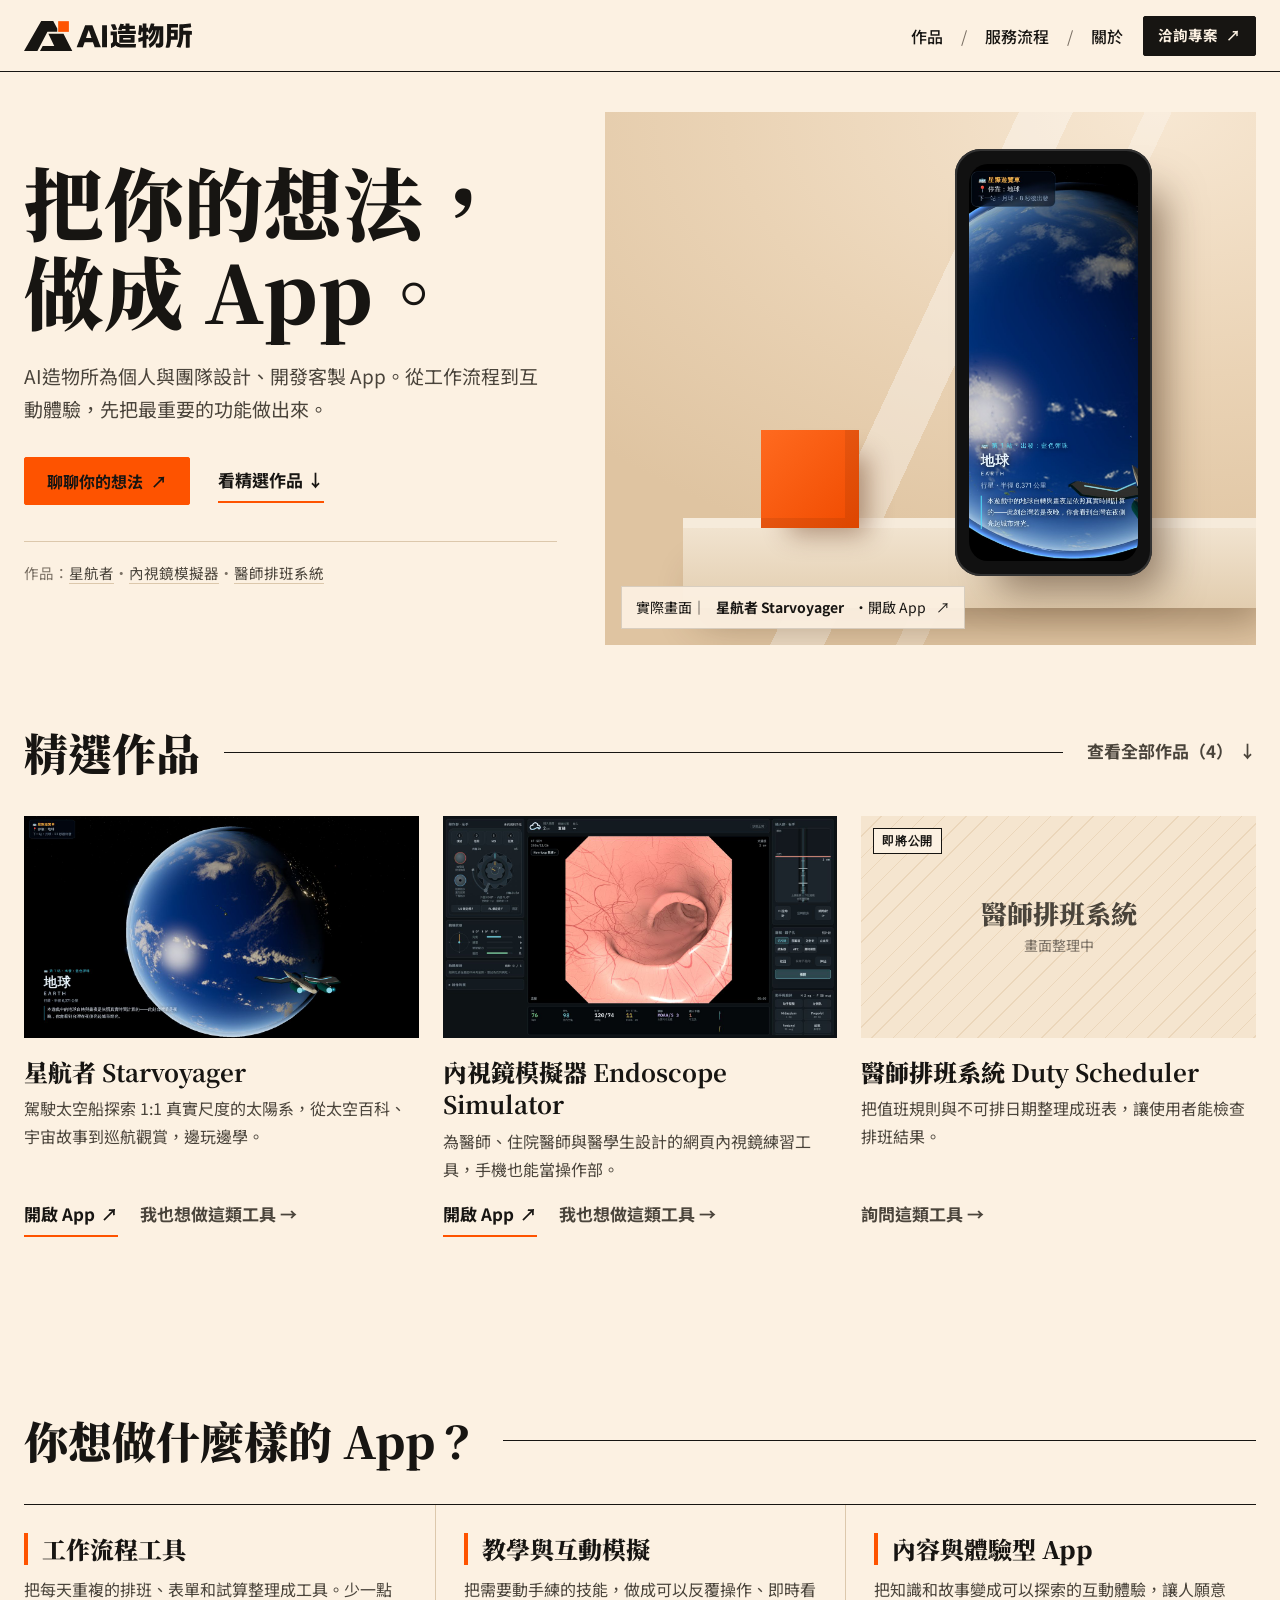
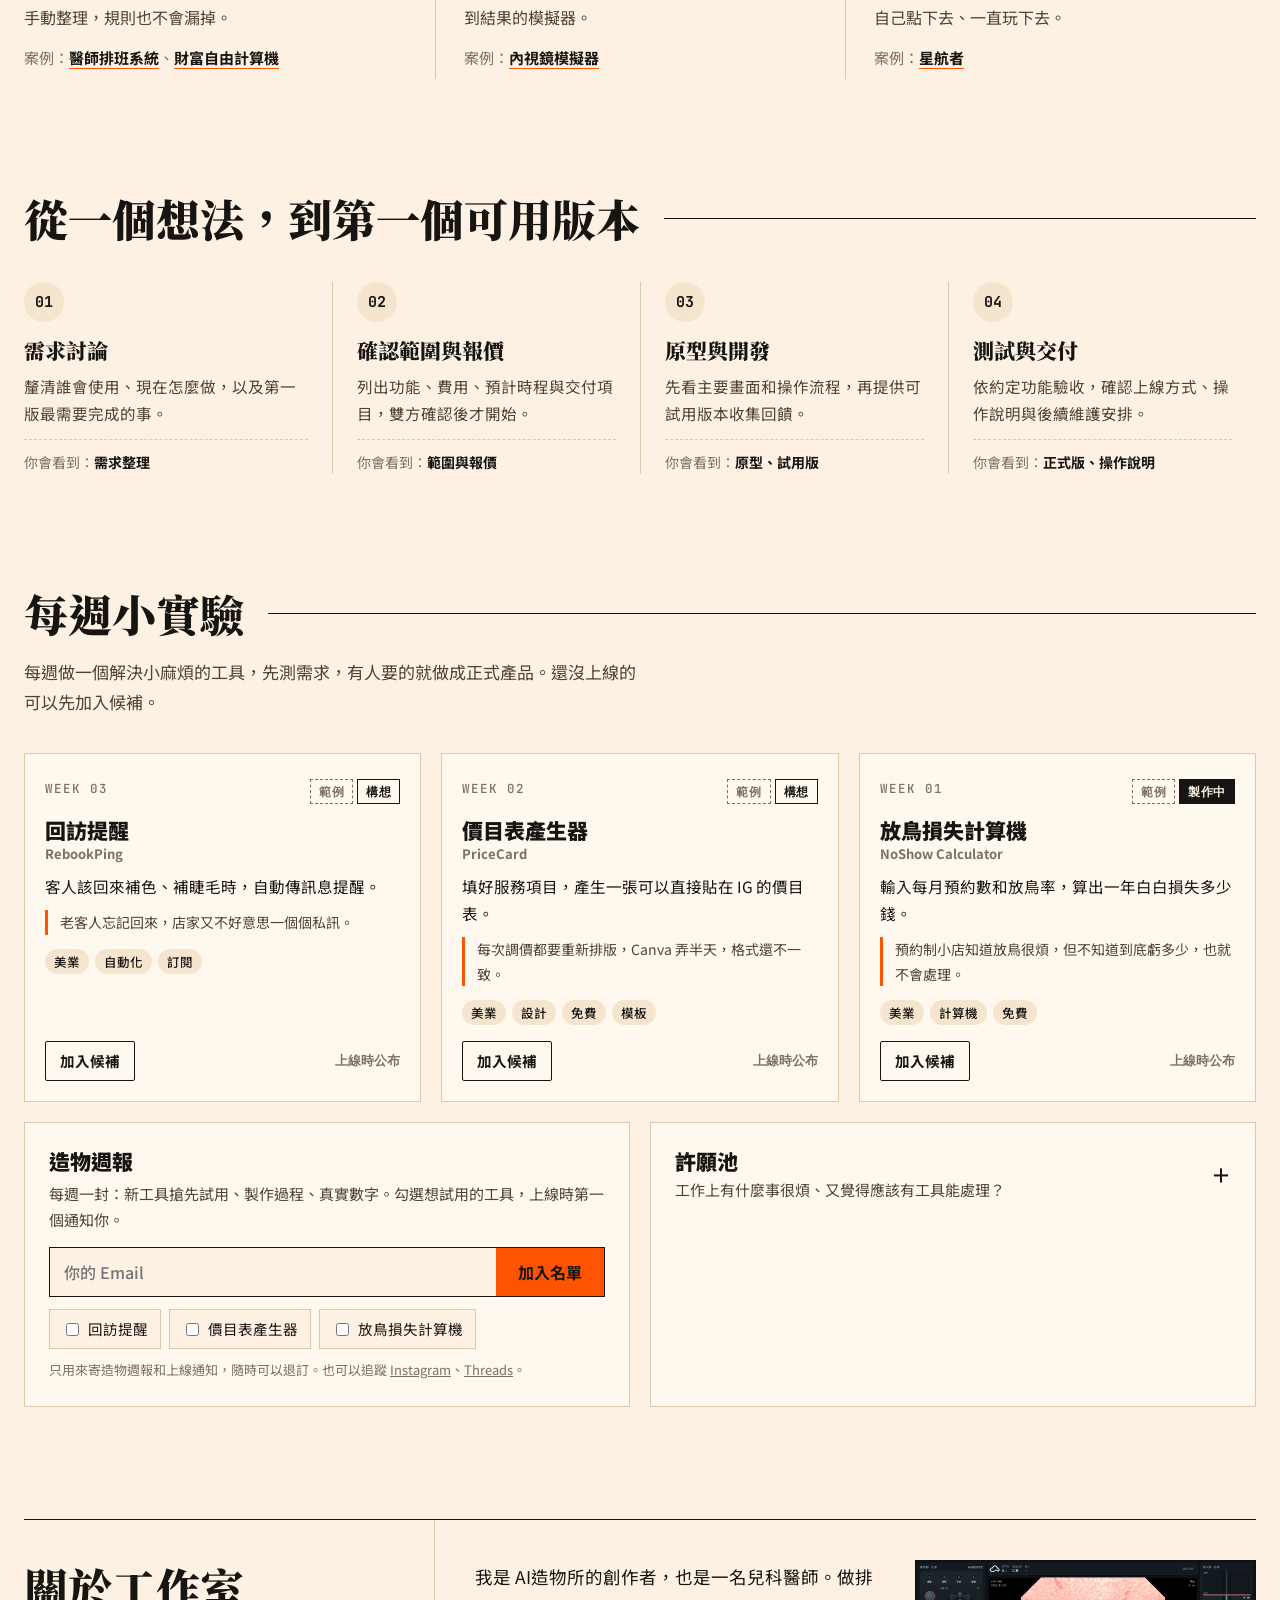
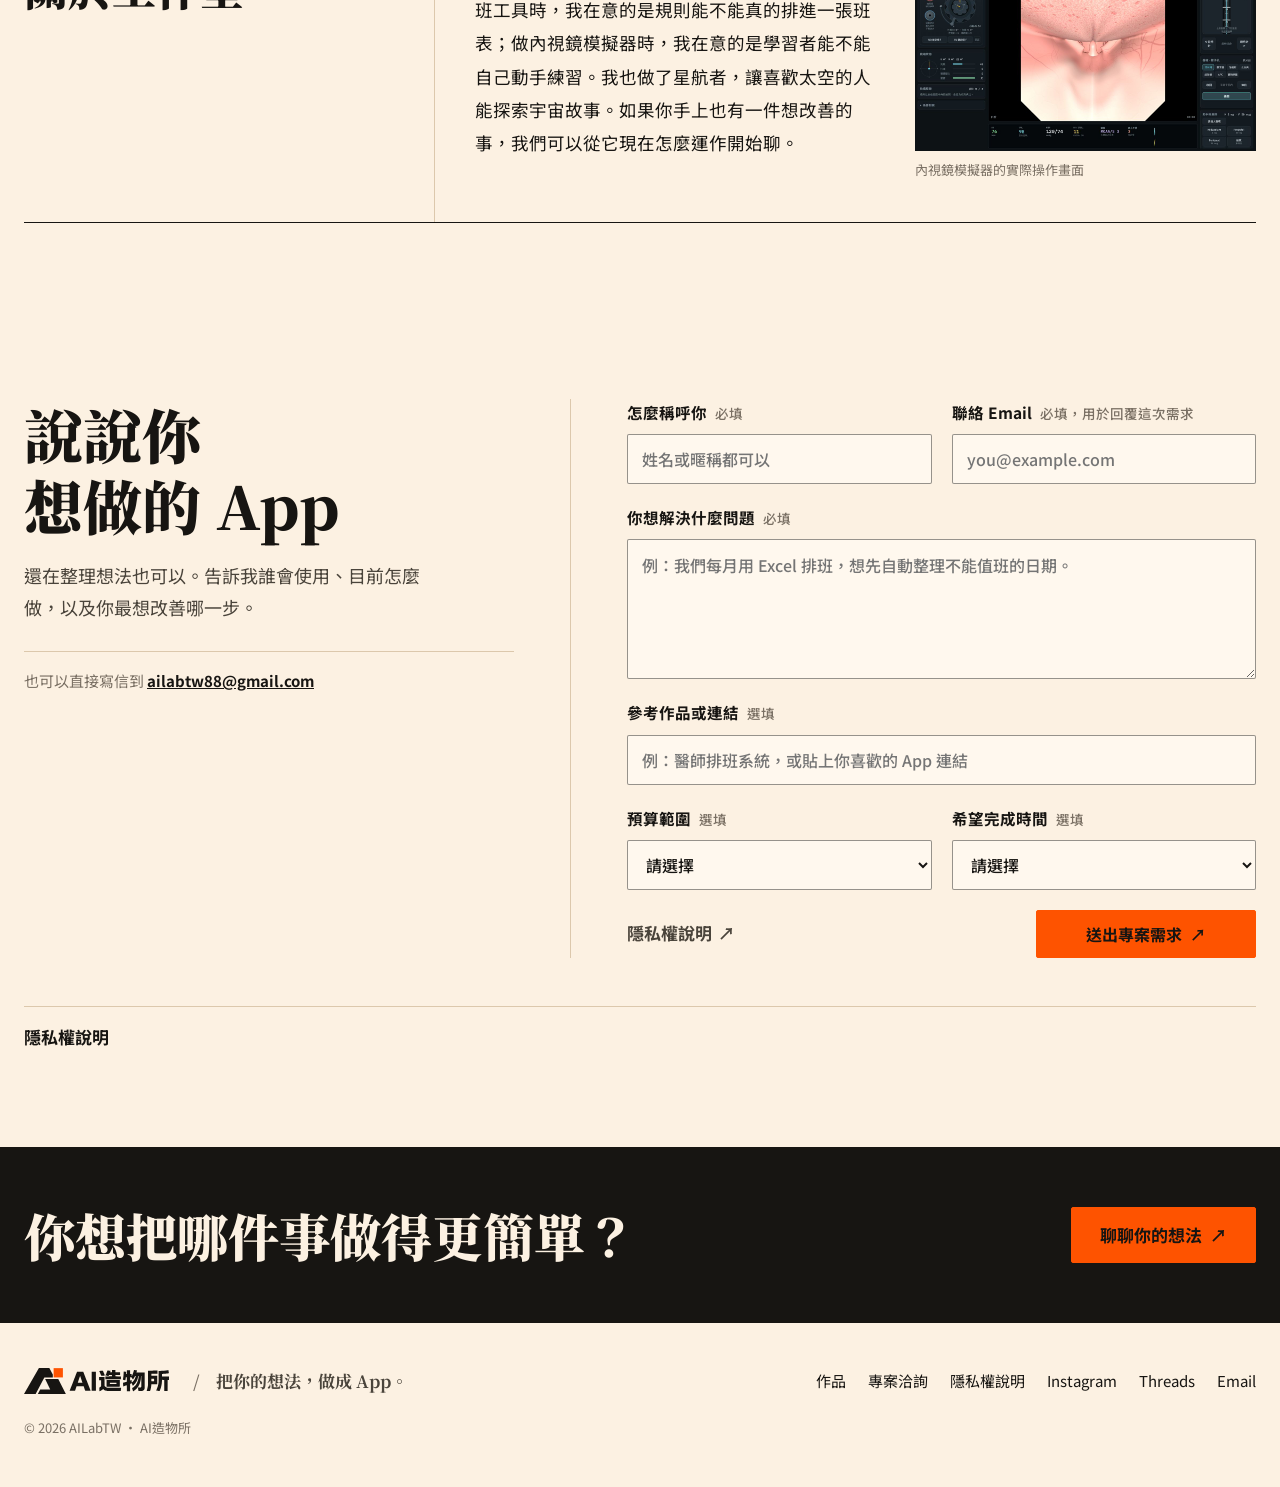
==== commit ababcbfc: "Redesign homepage around works, services and project inquiry - New hero with serif headline, two CTA" ====
--- a/index.html
+++ b/index.html
@@ -3,359 +3,575 @@
 <head>
 <meta charset="utf-8">
 <meta name="viewport" content="width=device-width, initial-scale=1, viewport-fit=cover">
-<meta name="description" content="AI造物所 AILabTW：一個人＋AI，每週造一個解決真問題的小工具。過程、數據、失敗都公開。">
-<meta property="og:title" content="AILabTW｜AI造物所">
-<meta property="og:description" content="一個人＋AI，每週造一個解決真問題的小工具。">
+<meta name="description" content="AI造物所 AILabTW 為個人與團隊設計、開發客製 App。看得到作品、試得到產品，也找得到人討論你的需求。">
+<meta property="og:title" content="AI造物所｜把你的想法，做成 App。">
+<meta property="og:description" content="看得到作品、試得到產品，也找得到人討論你的需求。">
 <meta property="og:image" content="og-image.png">
 <meta name="twitter:card" content="summary_large_image">
 <link rel="icon" href="favicon.svg" type="image/svg+xml">
 <link rel="apple-touch-icon" href="favicon-180.png">
 <!--/STANDALONE-->
-<title>AILabTW</title>
+<title>AI造物所 AILabTW</title>
 <link rel="preconnect" href="https://fonts.googleapis.com">
 <link rel="preconnect" href="https://fonts.gstatic.com" crossorigin>
-<link href="https://fonts.googleapis.com/css2?family=Archivo:wght@500;700;900&family=JetBrains+Mono:wght@500;700&family=Noto+Sans+TC:wght@400;500;700;900&display=swap" rel="stylesheet">
+<link href="https://fonts.googleapis.com/css2?family=Archivo:wght@500;700&family=JetBrains+Mono:wght@500;700&family=Noto+Sans+TC:wght@400;500;700;900&family=Noto+Serif+TC:wght@700;900&display=swap" rel="stylesheet">
 <style>
 :root{
-  --paper:#FCF1E2; --paper-2:#F5E5CF; --ink:#171512; --ink-2:#4A443B; --muted:#7A7064;
-  --line:#171512; --soft-line:#E4D3BB; --orange:#FE5300; --orange-ink:#171512; --card:#FFF8EE;
-  --sans:"Archivo","Noto Sans TC",system-ui,sans-serif; --tc:"Noto Sans TC","Archivo",system-ui,sans-serif;
+  --paper:#FCF1E2; --paper-2:#F5E5CF; --paper-3:#EBD6BA; --ink:#171512; --ink-2:#4A443B; --muted:#7A7064;
+  --line:#171512; --soft-line:#DCC8AC; --orange:#FE5300; --card:#FFF8EE;
+  --band:#171512; --band-ink:#FCF1E2;
+  --sans:"Noto Sans TC","Archivo",system-ui,sans-serif;
+  --serif:"Noto Serif TC","Songti TC","PMingLiU",serif;
   --mono:"JetBrains Mono",ui-monospace,monospace;
+  --gut:24px;
 }
 @media (prefers-color-scheme: dark){
   :root:not([data-theme="light"]){
-    --paper:#171512; --paper-2:#211E19; --ink:#FCF1E2; --ink-2:#D8CBB8; --muted:#A39684;
-    --line:#FCF1E2; --soft-line:#3A352D; --card:#1E1B16;
+    --paper:#171512; --paper-2:#211E19; --paper-3:#2C2822; --ink:#FCF1E2; --ink-2:#D8CBB8; --muted:#A39684;
+    --line:#FCF1E2; --soft-line:#3A352D; --card:#1E1B16; --band:#0E0D0B;
   }
 }
 :root[data-theme="dark"]{
-  --paper:#171512; --paper-2:#211E19; --ink:#FCF1E2; --ink-2:#D8CBB8; --muted:#A39684;
-  --line:#FCF1E2; --soft-line:#3A352D; --card:#1E1B16;
+  --paper:#171512; --paper-2:#211E19; --paper-3:#2C2822; --ink:#FCF1E2; --ink-2:#D8CBB8; --muted:#A39684;
+  --line:#FCF1E2; --soft-line:#3A352D; --card:#1E1B16; --band:#0E0D0B;
 }
 *{box-sizing:border-box}
-html{scroll-behavior:smooth}
-body{margin:0;background:var(--paper);color:var(--ink);font-family:var(--tc);font-size:17px;line-height:1.7;-webkit-font-smoothing:antialiased}
+html{scroll-behavior:smooth;scroll-padding-top:84px}
+@media (prefers-reduced-motion: reduce){html{scroll-behavior:auto}*{transition:none!important}}
+body{margin:0;background:var(--paper);color:var(--ink);font-family:var(--sans);font-size:17px;line-height:1.75;-webkit-font-smoothing:antialiased}
+img{max-width:100%;height:auto;display:block}
 a{color:inherit}
-.wrap{max-width:1160px;margin:0 auto;padding:0 24px}
-@media (max-width:600px){.wrap{padding:0 16px}}
-.sq{display:inline-block;width:.62em;height:.62em;background:var(--orange);vertical-align:.08em;margin-right:.45em}
-.label{font-family:var(--mono);font-size:12.5px;letter-spacing:.08em;text-transform:uppercase;color:var(--muted)}
+:focus-visible{outline:3px solid var(--orange);outline-offset:2px}
+.wrap{max-width:1280px;margin:0 auto;padding:0 var(--gut)}
+@media (max-width:600px){:root{--gut:16px}}
+.serif{font-family:var(--serif)}
+.eyebrow{font:500 12.5px/1.4 var(--mono);letter-spacing:.08em;text-transform:uppercase;color:var(--muted)}
+.sq{display:inline-block;width:.62em;height:.62em;background:var(--orange);vertical-align:.04em;margin-right:.5em}
+
+/* buttons */
+.btn{display:inline-flex;align-items:center;justify-content:center;gap:8px;min-height:48px;font:700 16px/1 var(--sans);padding:0 22px;border:1px solid var(--line);background:transparent;color:var(--ink);text-decoration:none;cursor:pointer;white-space:nowrap;border-radius:2px;transition:transform .15s,background .15s}
+.btn:hover{transform:translateY(-1px)}
+.btn.primary{background:var(--orange);border-color:var(--orange);color:#171512}
+.btn.primary:hover{background:#ff6a22}
+.btn.ink{background:var(--ink);border-color:var(--ink);color:var(--paper)}
+.btn.sm{min-height:40px;padding:0 14px;font-size:14.5px}
+.btn:disabled{opacity:.6;cursor:wait}
+.arrow{display:inline-block;transition:transform .15s}
+a:hover .arrow,button:hover .arrow{transform:translate(2px,-2px)}
+.tlink{display:inline-flex;align-items:center;gap:6px;min-height:44px;font-weight:700;text-decoration:none;border-bottom:2px solid var(--orange);line-height:1.3;padding:0}
+button.tlink{background:none;border:0;border-bottom:2px solid transparent;font:inherit;font-weight:700;color:inherit;cursor:pointer}
+.tlink.plain{border-bottom-color:transparent;color:var(--ink-2)}
+.tlink.plain:hover{color:var(--ink);border-bottom-color:var(--soft-line)}
 
 /* header */
-header{position:sticky;top:0;z-index:20;background:color-mix(in srgb,var(--paper) 92%,transparent);backdrop-filter:blur(8px);border-bottom:1.5px solid var(--line)}
-.bar{display:flex;align-items:center;gap:24px;height:68px}
-.brand{display:flex;align-items:center;color:var(--ink);text-decoration:none}
+header{position:sticky;top:0;z-index:30;background:color-mix(in srgb,var(--paper) 94%,transparent);backdrop-filter:blur(8px);-webkit-backdrop-filter:blur(8px)}
+.bar{display:flex;align-items:center;gap:20px;height:72px;border-bottom:1px solid var(--line)}
+.brand{display:flex;align-items:center;color:var(--ink);text-decoration:none;min-height:44px}
 .lockup{height:30px;width:auto;display:block}
-nav{display:flex;gap:22px;margin-left:auto;font-size:15px;font-weight:500}
-nav a{text-decoration:none}
-nav a:hover{color:var(--orange)}
-.btn{display:inline-flex;align-items:center;justify-content:center;gap:8px;font:700 15px/1 var(--tc);padding:13px 20px;border:1.5px solid var(--line);background:transparent;color:var(--ink);text-decoration:none;cursor:pointer;white-space:nowrap;transition:transform .12s, box-shadow .12s}
-.btn:hover{transform:translate(-2px,-2px);box-shadow:3px 3px 0 var(--line)}
-.btn.primary{background:var(--orange);color:#171512;border-color:var(--line)}
-.btn.ink{background:var(--ink);color:var(--paper)}
-.btn:disabled{opacity:.6;cursor:wait}
-@media (max-width:820px){nav{display:none}.bar .btn{margin-left:auto}}
+nav.main{display:flex;align-items:center;margin-left:auto;font-size:16px;font-weight:500}
+nav.main a{text-decoration:none;padding:10px 0}
+nav.main a:hover{color:var(--orange)}
+nav.main .sep{color:var(--muted);margin:0 18px;font-weight:400}
+.menu-btn{display:none;width:44px;height:44px;border:1px solid var(--line);background:transparent;color:var(--ink);cursor:pointer;border-radius:2px;padding:0;align-items:center;justify-content:center}
+.menu-btn svg{width:20px;height:20px}
+@media (max-width:820px){
+  .bar{height:60px;gap:10px}
+  .lockup{height:24px}
+  nav.main{display:none}
+  .bar .cta{margin-left:auto}
+  .menu-btn{display:inline-flex}
+  header.open nav.main{display:flex;flex-direction:column;align-items:stretch;position:absolute;left:0;right:0;top:60px;background:var(--paper);border-bottom:1px solid var(--line);padding:6px var(--gut) 14px;margin:0}
+  header.open nav.main a{padding:14px 0;border-bottom:1px solid var(--soft-line);font-size:17px}
+  header.open nav.main a:last-child{border-bottom:0}
+  header.open nav.main .sep{display:none}
+  html{scroll-padding-top:70px}
+}
 
 /* hero */
-.hero{padding:76px 0 64px;border-bottom:1.5px solid var(--line)}
-.hero-grid{display:grid;grid-template-columns:1.35fr 1fr;gap:56px;align-items:end}
-.hero h1{font:900 clamp(40px,6.4vw,82px)/1.08 var(--tc);letter-spacing:-.01em;margin:18px 0 22px}
-.hero h1 em{font-style:normal;background:linear-gradient(transparent 62%,var(--orange) 62%,var(--orange) 92%,transparent 92%)}
-.hero p.lead{font-size:19px;color:var(--ink-2);max-width:34em;margin:0}
-.signup{border:1.5px solid var(--line);background:var(--card);padding:26px}
-.signup h2{font:900 24px/1.3 var(--tc);margin:0 0 6px}
-.signup p{margin:0 0 16px;color:var(--ink-2);font-size:15px}
-.field{display:flex;gap:0;border:1.5px solid var(--line);background:var(--paper)}
-.field input{flex:1;min-width:0;border:0;background:transparent;color:var(--ink);font:500 16px var(--tc);padding:14px 14px;outline:none}
-.field .btn{border:0;border-left:1.5px solid var(--line)}
-.field .btn:hover{transform:none;box-shadow:none;filter:brightness(1.05)}
-.fine{font-size:13px;color:var(--muted);margin-top:10px}
-.stats{display:grid;grid-template-columns:repeat(4,1fr);border-top:1.5px solid var(--line);margin-top:56px}
-.stat{padding:18px 18px 4px 0}
-.stat+.stat{border-left:1.5px solid var(--soft-line);padding-left:18px}
-.stat b{display:block;font:900 40px/1.1 var(--sans)}
-@media (max-width:900px){.hero-grid{grid-template-columns:1fr;gap:36px}.stats{grid-template-columns:repeat(2,1fr)}.stat:nth-child(3){border-left:0;padding-left:0}}
-@media (max-width:600px){.hero{padding:48px 0 44px}.signup{padding:20px}.field{flex-direction:column}.field .btn{border-left:0;border-top:1.5px solid var(--line);padding:15px}}
+.hero{padding:40px 0 56px}
+.hero-grid{display:grid;grid-template-columns:45fr 55fr;gap:48px;align-items:center}
+.hero h1{font:900 clamp(44px,6.2vw,92px)/1.12 var(--serif);letter-spacing:.01em;margin:0 0 24px}
+.hero h1 .l{display:block;white-space:nowrap}
+.hero .lead{font-size:clamp(17px,1.5vw,19px);color:var(--ink-2);margin:0 0 32px;max-width:28em}
+.hero .actions{display:flex;flex-wrap:wrap;align-items:center;gap:12px 28px}
+.hero .proof{margin-top:36px;padding-top:18px;border-top:1px solid var(--soft-line);font-size:14.5px;color:var(--muted)}
+.hero .proof a{color:var(--ink-2);text-decoration:none;border-bottom:1px solid var(--soft-line)}
+.hero .proof a:hover{color:var(--ink);border-bottom-color:var(--orange)}
+
+/* stage: cream plinth + orange block + real phone screenshot */
+.stage{position:relative;aspect-ratio:11/9;overflow:hidden;background:
+  linear-gradient(115deg,transparent 0 46%,rgba(255,255,255,.35) 46% 52%,transparent 52% 60%,rgba(255,255,255,.25) 60% 63%,transparent 63%),
+  radial-gradient(120% 90% at 85% 0%,#F7E7D2 0%,#EAD3B5 55%,#DFC4A1 100%)}
+.stage .plinth{position:absolute;left:12%;right:-4%;bottom:7%;height:15%;background:linear-gradient(#F1E3CF,#E2CDAF);box-shadow:0 30px 40px -18px rgba(70,45,20,.45)}
+.stage .plinth::before{content:"";position:absolute;left:0;right:0;top:-10px;height:10px;background:#F6EBDB}
+.stage .cube{position:absolute;left:24%;bottom:22%;width:15%;aspect-ratio:1;background:linear-gradient(135deg,#FF6A1F,#F04B00);box-shadow:inset -14px -10px 0 rgba(0,0,0,.08),18px 16px 26px -10px rgba(90,40,10,.45)}
+.stage .phone{position:absolute;right:16%;bottom:13%;height:80%;aspect-ratio:9/19.5;background:#111;border-radius:13% / 6%;padding:2.2%;box-shadow:26px 28px 40px -16px rgba(60,35,15,.55),inset 0 0 0 2px #333}
+.stage .phone img{width:100%;height:100%;object-fit:cover;border-radius:11% / 5%}
+.stage .tag{position:absolute;left:16px;bottom:16px;display:flex;align-items:center;gap:10px;background:rgba(252,241,226,.94);color:#171512;padding:8px 14px;font-size:14px;text-decoration:none;border:1px solid rgba(23,21,18,.15)}
+.stage .tag b{font-weight:700}
+.stage .tag{white-space:nowrap}
+@media (max-width:600px){.stage .tag .k{display:none}.stage .tag{left:12px;bottom:12px;font-size:13.5px}}
+.stage .tag:hover{background:#fff}
+@media (max-width:900px){
+  .hero{padding:28px 0 40px}
+  .hero-grid{grid-template-columns:1fr;gap:32px}
+  .stage{aspect-ratio:4/4.2}
+  .stage .phone{right:12%;height:82%}
+  .stage .cube{left:14%;width:20%}
+}
+@media (max-width:600px){
+  .hero h1{font-size:clamp(40px,12vw,56px);margin-bottom:18px}
+  .hero .lead{margin-bottom:24px}
+  .hero .actions .btn{width:100%}
+  .hero .actions .tlink{margin:0 auto}
+  .hero .proof{margin-top:24px}
+}
 
 /* sections */
-section{padding:84px 0;border-bottom:1.5px solid var(--line)}
-.sec-head{display:flex;align-items:end;justify-content:space-between;gap:24px;margin-bottom:36px;flex-wrap:wrap}
-.sec-head h2{font:900 clamp(30px,4vw,46px)/1.15 var(--tc);margin:8px 0 0}
-.sec-head p{max-width:30em;margin:0;color:var(--ink-2)}
-@media (max-width:600px){section{padding:56px 0}}
-
-/* pillars */
-.pillars{display:grid;grid-template-columns:repeat(4,1fr);border:1.5px solid var(--line)}
-.pillar{padding:26px 22px 28px;background:var(--card)}
-.pillar+.pillar{border-left:1.5px solid var(--line)}
-.pillar .num{font:900 15px var(--mono);display:flex;align-items:center;gap:10px}
-.pillar .num i{width:14px;height:14px;background:var(--orange);display:inline-block}
-.pillar h3{font:900 22px/1.3 var(--tc);margin:18px 0 8px}
-.pillar p{margin:0;font-size:15px;color:var(--ink-2)}
-.pillar .when{margin-top:16px}
-@media (max-width:900px){.pillars{grid-template-columns:1fr 1fr}.pillar:nth-child(3){border-left:0}.pillar:nth-child(n+3){border-top:1.5px solid var(--line)}}
-@media (max-width:560px){.pillars{grid-template-columns:1fr}.pillar+.pillar{border-left:0;border-top:1.5px solid var(--line)}}
-
-/* app cards */
-.cards{display:grid;grid-template-columns:repeat(3,1fr);gap:22px}
-@media (max-width:900px){.cards{grid-template-columns:1fr 1fr}}
-@media (max-width:600px){.cards{grid-template-columns:1fr}}
-.card{border:1.5px solid var(--line);background:var(--card);display:flex;flex-direction:column}
-.card-top{display:flex;justify-content:space-between;align-items:center;padding:14px 18px;border-bottom:1.5px solid var(--line)}
-.badge{font:700 12px var(--mono);letter-spacing:.06em;padding:4px 8px;border:1.5px solid var(--line)}
-.badge.shipped{background:var(--orange);color:#171512}
+section{padding:88px 0}
+section.tight{padding-top:24px}
+.head{display:flex;align-items:center;gap:24px;margin-bottom:36px}
+.head h2{font:900 clamp(30px,3.6vw,44px)/1.25 var(--serif);margin:0;white-space:nowrap}
+.head .rule{flex:1;height:1px;background:var(--line)}
+.head .more{white-space:nowrap}
+.sub{color:var(--ink-2);max-width:36em;margin:-20px 0 36px}
+@media (max-width:600px){section{padding:64px 0}.head{gap:14px;margin-bottom:24px;flex-wrap:wrap}.head .rule{display:none}.head h2{white-space:normal}.sub{margin:-8px 0 24px}}
+
+/* works */
+.works{display:grid;grid-template-columns:repeat(3,1fr);gap:40px 24px}
+.works.extra{margin-top:40px}
+.works.extra[hidden]{display:none}
+.work{display:flex;flex-direction:column}
+.work .media{display:block;aspect-ratio:16/9;overflow:hidden;background:var(--paper-2);position:relative}
+.work .media img{width:100%;height:100%;object-fit:cover;transition:transform .35s ease}
+.work .media:hover img{transform:scale(1.035)}
+.work .media .ph{position:absolute;inset:0;display:grid;place-items:center;text-align:center;background:repeating-linear-gradient(135deg,var(--paper-2) 0 14px,var(--paper-3) 14px 15px);color:var(--muted);font-size:14px}
+.work .media .ph b{display:block;font:900 26px/1.3 var(--serif);color:var(--ink-2);margin-bottom:4px}
+.work .state{position:absolute;top:12px;left:12px;font:700 12px/1 var(--mono);letter-spacing:.06em;padding:6px 8px;background:var(--paper);color:var(--ink);border:1px solid var(--line)}
+.work h3{font:900 24px/1.35 var(--serif);margin:18px 0 6px}
+.work h3 a{text-decoration:none}
+.work h3 .en{font-family:var(--serif);font-weight:700}
+.work p{margin:0 0 10px;color:var(--ink-2);font-size:16px}
+.work .acts{display:flex;flex-wrap:wrap;gap:4px 22px;margin-top:auto}
+@media (max-width:900px){.works{grid-template-columns:1fr 1fr}}
+@media (max-width:600px){.works{grid-template-columns:1fr;gap:36px}.work h3{font-size:22px;margin-top:14px}}
+
+/* services */
+.services{display:grid;grid-template-columns:repeat(3,1fr);border-top:1px solid var(--line)}
+.svc{padding:28px 28px 8px 0}
+.svc+.svc{padding-left:28px;border-left:1px solid var(--soft-line)}
+.svc h3{font:900 24px/1.35 var(--serif);margin:0 0 10px;padding-left:14px;border-left:4px solid var(--orange)}
+.svc p{margin:0 0 14px;color:var(--ink-2);font-size:16px}
+.svc .case{font-size:15px;color:var(--muted)}
+.svc .case a{color:var(--ink);font-weight:700;text-decoration:none;border-bottom:1px solid var(--orange)}
+@media (max-width:820px){.services{grid-template-columns:1fr}.svc,.svc+.svc{padding:24px 0;border-left:0;border-top:1px solid var(--soft-line)}.svc:first-child{border-top:0}}
+
+/* process */
+.steps{display:grid;grid-template-columns:repeat(4,1fr);gap:0;list-style:none;margin:0;padding:0;counter-reset:s}
+.steps li{padding:0 24px 0 0;position:relative}
+.steps li+li{padding-left:24px;border-left:1px solid var(--soft-line)}
+.steps .n{display:inline-grid;place-items:center;width:40px;height:40px;border-radius:50%;background:var(--paper-2);font:700 15px var(--mono);margin-bottom:14px}
+.steps h3{font:900 21px/1.35 var(--serif);margin:0 0 8px}
+.steps p{margin:0 0 12px;font-size:15.5px;color:var(--ink-2)}
+.steps .get{font-size:14px;color:var(--muted);border-top:1px dashed var(--soft-line);padding-top:10px}
+.steps .get b{color:var(--ink);font-weight:700}
+@media (max-width:900px){.steps{grid-template-columns:1fr 1fr;gap:32px 0}.steps li:nth-child(3){border-left:0;padding-left:0}}
+@media (max-width:560px){.steps{grid-template-columns:1fr;gap:0}.steps li,.steps li:nth-child(n){border-left:0;padding:20px 0 20px 56px;border-top:1px solid var(--soft-line)}.steps li:first-child{border-top:0;padding-top:0}.steps .n{position:absolute;left:0;top:20px}.steps li:first-child .n{top:0}}
+
+/* weekly lab (existing apps) */
+.lab-cards{display:grid;grid-template-columns:repeat(3,1fr);gap:20px}
+@media (max-width:900px){.lab-cards{grid-template-columns:1fr 1fr}}
+@media (max-width:600px){.lab-cards{grid-template-columns:1fr}}
+.card{border:1px solid var(--soft-line);background:var(--card);display:flex;flex-direction:column;padding:20px}
+.card-top{display:flex;justify-content:space-between;align-items:center;margin-bottom:12px}
+.badge{font:700 11.5px var(--mono);letter-spacing:.05em;padding:4px 8px;border:1px solid var(--line)}
+.badge.shipped{background:var(--orange);border-color:var(--orange);color:#171512}
 .badge.building{background:var(--ink);color:var(--paper)}
 .badge.sample{border-style:dashed;color:var(--muted);border-color:var(--muted)}
-.card-body{padding:20px 18px;flex:1}
-.card h3{font:900 23px/1.3 var(--tc);margin:0}
-.card .en{font:700 13px var(--sans);color:var(--muted);letter-spacing:.02em}
-.card .tag{margin:12px 0 0;font-size:15.5px}
-.card .pain{margin:12px 0 0;font-size:14px;color:var(--ink-2);padding-left:12px;border-left:3px solid var(--orange)}
-.chips{display:flex;flex-wrap:wrap;gap:6px;margin-top:14px}
-.chip{font:500 12.5px var(--tc);padding:3px 9px;background:var(--paper-2);border-radius:99px}
-.card-foot{display:flex;gap:10px;padding:0 18px 18px;flex-wrap:wrap;align-items:center}
-.card-foot .price{font:700 13px var(--mono);color:var(--muted);margin-left:auto}
-.ph{border-style:dashed;background:transparent}
-.ph .card-top{border-bottom-style:dashed}
-.ph h3,.ph .tag{color:var(--muted)}
-
-/* metrics */
-.metrics{display:grid;grid-template-columns:repeat(4,1fr);border:1.5px solid var(--line);background:var(--ink);color:var(--paper)}
-.metric{padding:26px 22px}
-.metric+.metric{border-left:1.5px solid color-mix(in srgb,var(--paper) 22%,transparent)}
-.metric .label{color:color-mix(in srgb,var(--paper) 60%,transparent)}
-.metric b{display:block;font:900 46px/1.1 var(--sans);margin-top:10px}
-.metric b small{font-size:18px;font-weight:700;margin-left:4px}
+.card h3{font:900 21px/1.35 var(--sans);margin:0}
+.card .en{font:700 13px var(--sans);color:var(--muted)}
+.card .tag{margin:10px 0 0;font-size:15.5px}
+.card .pain{margin:10px 0 0;font-size:14px;color:var(--ink-2);padding-left:12px;border-left:3px solid var(--orange)}
+.chips{display:flex;flex-wrap:wrap;gap:6px;margin:14px 0 16px}
+.chip{font:500 12.5px var(--sans);padding:3px 9px;background:var(--paper-2);border-radius:99px}
+.card-foot{display:flex;gap:10px;flex-wrap:wrap;align-items:center;margin-top:auto}
+.card-foot .price{font:700 12.5px var(--mono);color:var(--muted);margin-left:auto}
+.lab-forms{display:grid;grid-template-columns:1fr 1fr;gap:20px;margin-top:20px}
+@media (max-width:900px){.lab-forms{grid-template-columns:1fr}}
+.panel{border:1px solid var(--soft-line);background:var(--card);padding:24px}
+.panel h3{font:900 21px/1.4 var(--sans);margin:0 0 4px}
+.panel > p{margin:0 0 14px;color:var(--ink-2);font-size:15px}
+.field{display:flex;border:1px solid var(--line);background:var(--paper)}
+.field input{flex:1;min-width:0;border:0;background:transparent;color:var(--ink);font:500 16px var(--sans);padding:0 14px;min-height:48px;outline:none}
+.field .btn{border:0;border-radius:0}
+.field:focus-within{outline:3px solid var(--orange);outline-offset:-1px}
+@media (max-width:480px){.field{flex-direction:column}.field input{min-height:50px}}
+.interests{display:flex;flex-wrap:wrap;gap:8px;margin:12px 0 0}
+.interests label{display:flex;align-items:center;gap:6px;font-size:14.5px;border:1px solid var(--soft-line);padding:0 12px;min-height:40px;cursor:pointer;background:var(--paper)}
+.interests input{accent-color:var(--orange)}
+.fine{font-size:13px;color:var(--muted);margin-top:10px}
+details.wish summary{cursor:pointer;list-style:none;display:flex;justify-content:space-between;align-items:center;gap:12px;min-height:44px}
+details.wish summary::-webkit-details-marker{display:none}
+details.wish summary::after{content:"＋";font-weight:700;font-size:20px}
+details.wish[open] summary::after{content:"－"}
+details.wish summary h3{margin:0}
+details.wish .sumtxt{display:block;color:var(--ink-2);font-size:15px;font-weight:400}
+
+/* metrics (shown only when there is data) */
+.metrics{display:grid;grid-template-columns:repeat(4,1fr);background:var(--band);color:var(--band-ink)}
+.metric{padding:24px 22px}
+.metric+.metric{border-left:1px solid rgba(252,241,226,.18)}
+.metric .eyebrow{color:rgba(252,241,226,.6)}
+.metric b{display:block;font:900 42px/1.1 "Archivo",var(--sans);margin-top:10px}
 .metric:first-child b{color:var(--orange)}
-.metrics-note{margin-top:14px;font-size:14px;color:var(--muted)}
-@media (max-width:820px){.metrics{grid-template-columns:1fr 1fr}.metric:nth-child(3){border-left:0}.metric:nth-child(n+3){border-top:1.5px solid color-mix(in srgb,var(--paper) 22%,transparent)}}
-
-/* forms */
-.two{display:grid;grid-template-columns:1fr 1.1fr;gap:56px;align-items:start}
-@media (max-width:900px){.two{grid-template-columns:1fr;gap:28px}}
-form.box{border:1.5px solid var(--line);background:var(--card);padding:26px;display:grid;gap:16px}
-form.box label{display:grid;gap:6px;font-weight:700;font-size:15px}
-form.box input,form.box textarea,form.box select{font:500 16px var(--tc);color:var(--ink);background:var(--paper);border:1.5px solid var(--line);padding:12px;border-radius:0;width:100%}
-form.box textarea{min-height:110px;resize:vertical}
-form.box input:focus,form.box textarea:focus,form.box select:focus,.field input:focus{outline:3px solid var(--orange);outline-offset:-1px}
-.opt{font-weight:500;color:var(--muted);font-size:13px}
+.metrics-note{margin-top:12px;font-size:14px;color:var(--muted)}
+@media (max-width:820px){.metrics{grid-template-columns:1fr 1fr}.metric:nth-child(3){border-left:0}.metric:nth-child(n+3){border-top:1px solid rgba(252,241,226,.18)}}
+
+/* about */
+.about{display:grid;grid-template-columns:1fr 2fr;gap:0;border-top:1px solid var(--line);border-bottom:1px solid var(--line)}
+.about h2{font:900 clamp(30px,3.6vw,44px)/1.25 var(--serif);margin:0;padding:40px 32px 40px 0;border-right:1px solid var(--soft-line)}
+.about .body{padding:40px 0 40px 40px;display:grid;grid-template-columns:1.2fr 1fr;gap:32px;align-items:start}
+.about .body p{margin:0;font-size:17.5px;line-height:1.9}
+.about figure{margin:0}
+.about figcaption{font-size:13px;color:var(--muted);margin-top:8px}
+@media (max-width:900px){.about{grid-template-columns:1fr}.about h2{border-right:0;padding:32px 0 0}.about .body{padding:20px 0 36px;grid-template-columns:1fr;gap:24px}}
+
+/* contact */
+.contact{display:grid;grid-template-columns:5fr 7fr;gap:56px;align-items:start}
+.contact h2{font:900 clamp(36px,4.6vw,64px)/1.2 var(--serif);margin:0 0 20px}
+.contact .intro{font-size:18px;color:var(--ink-2);margin:0 0 28px;max-width:22em}
+.contact .direct{font-size:15px;color:var(--muted);border-top:1px solid var(--soft-line);padding-top:16px}
+.contact .direct a{color:var(--ink);font-weight:700}
+form.inq{display:grid;grid-template-columns:1fr 1fr;gap:20px 20px;padding-left:56px;border-left:1px solid var(--soft-line)}
+form.inq .full{grid-column:1/-1}
+form.inq label{display:grid;gap:8px;font-weight:700;font-size:15.5px}
+form.inq .lt{display:flex;align-items:baseline;gap:8px;flex-wrap:wrap}
+form.inq .req,form.inq .opt{font-weight:500;color:var(--muted);font-size:13.5px}
+form.inq input,form.inq textarea,form.inq select{font:500 16px var(--sans);color:var(--ink);background:var(--card);border:1px solid color-mix(in srgb,var(--line) 45%,transparent);padding:0 14px;min-height:50px;border-radius:2px;width:100%}
+form.inq textarea{min-height:140px;padding:12px 14px;resize:vertical;line-height:1.7}
+form.inq input:focus,form.inq textarea:focus,form.inq select:focus{outline:3px solid var(--orange);outline-offset:-1px;border-color:var(--line)}
+form.inq .foot{display:flex;justify-content:space-between;align-items:center;gap:16px;flex-wrap:wrap}
+form.inq .foot .btn{min-width:220px}
+@media (max-width:900px){.contact{grid-template-columns:1fr;gap:28px}form.inq{padding-left:0;border-left:0}}
+@media (max-width:600px){form.inq{grid-template-columns:1fr;gap:18px}form.inq .foot{flex-direction:column-reverse;align-items:stretch}form.inq .foot .btn{width:100%}}
 .result{font-size:15px}
 .result:empty{display:none}
 .result pre{white-space:pre-wrap;background:var(--paper-2);padding:12px;font:13px/1.6 var(--mono);margin:10px 0;max-height:180px;overflow:auto}
 .result .actions{display:flex;gap:10px;flex-wrap:wrap}
-.ok{padding:14px;border:1.5px solid var(--line);background:var(--paper-2)}
-.steps{list-style:none;padding:0;margin:24px 0 0;display:grid;gap:14px}
-.steps li{display:flex;gap:14px;align-items:flex-start}
-.steps li b{font:900 14px var(--mono);background:var(--ink);color:var(--paper);min-width:30px;height:30px;display:grid;place-items:center}
-
-/* join */
-.join{background:var(--orange);color:#171512;border-bottom:1.5px solid var(--line)}
-.join .sec-head h2{font-size:clamp(34px,5vw,60px)}
-.join .sec-head p{color:#171512}
-.join .field{background:#FCF1E2;border-color:#171512}
-.join .field input{color:#171512}
-.join .field .btn{background:#171512;color:#FCF1E2;border-color:#171512}
-.join .fine{color:#3a2a1e}
-.join .label{color:#3a2a1e}
-.interests{display:flex;flex-wrap:wrap;gap:8px;margin:14px 0 0}
-.interests label{display:flex;align-items:center;gap:6px;font-size:14.5px;font-weight:500;border:1.5px solid #171512;padding:6px 12px;cursor:pointer;background:#FCF1E2}
-.interests input{accent-color:#171512}
-.join-grid{display:grid;grid-template-columns:1fr 1fr;gap:56px;align-items:end}
-@media (max-width:900px){.join-grid{grid-template-columns:1fr;gap:24px}}
-
-footer{padding:44px 0 56px}
-.foot{display:flex;gap:28px;align-items:center;flex-wrap:wrap}
-.foot .lockup{height:26px}
-.foot .links{display:flex;gap:18px;margin-left:auto;flex-wrap:wrap;font-size:15px}
-.foot small{display:block;width:100%;color:var(--muted);font-size:13px;margin-top:8px}
+.ok{padding:14px 16px;border:1px solid var(--line);background:var(--paper-2)}
+.ok.good{border-color:var(--orange);border-left-width:4px}
+details.privacy{margin-top:48px;border-top:1px solid var(--soft-line);padding-top:8px}
+details.privacy summary{cursor:pointer;font-weight:700;min-height:44px;display:flex;align-items:center}
+details.privacy .grid{display:grid;grid-template-columns:repeat(4,1fr);gap:24px;padding:8px 0 4px}
+details.privacy h3{font:900 18px/1.4 var(--serif);margin:0 0 6px}
+details.privacy p{margin:0;font-size:14.5px;color:var(--ink-2)}
+@media (max-width:820px){details.privacy .grid{grid-template-columns:1fr 1fr}}
+@media (max-width:520px){details.privacy .grid{grid-template-columns:1fr}}
+
+/* final band + footer */
+.band{background:var(--band);color:var(--band-ink);padding:56px 0}
+.band .wrap{display:flex;align-items:center;justify-content:space-between;gap:24px;flex-wrap:wrap}
+.band h2{font:900 clamp(30px,4vw,52px)/1.25 var(--serif);margin:0}
+.band .btn.primary{min-height:56px;padding:0 28px;font-size:17px}
+@media (max-width:600px){.band{padding:44px 0}.band .btn{width:100%}}
+footer{padding:36px 0 48px}
+.foot-row{display:flex;align-items:center;gap:16px 24px;flex-wrap:wrap}
+.foot-row .lockup{height:26px}
+.foot-row .motto{font-family:var(--serif);font-weight:700;color:var(--ink-2)}
+.foot-row .motto::before{content:"/";color:var(--muted);margin-right:16px;font-family:var(--sans);font-weight:400}
+.foot-links{display:flex;flex-wrap:wrap;gap:4px 22px;margin-left:auto;font-size:15px}
+.foot-links a{text-decoration:none;min-height:44px;display:inline-flex;align-items:center}
+.foot-links a:hover{color:var(--orange)}
+footer small{display:block;color:var(--muted);font-size:13px;margin-top:14px}
 .soon{color:var(--muted)}
+@media (max-width:700px){.foot-links{margin-left:0;width:100%}.foot-row .motto::before{display:none}}
 </style>
 <!--STANDALONE--></head>
 <body><!--/STANDALONE-->
 
-<header>
+<header id="hdr">
   <div class="wrap bar">
-    <a class="brand" href="#top" aria-label="AILabTW 首頁"><svg class="lockup" viewBox="0 0 3088 552" role="img" aria-label="AILabTW AI造物所"><polygon fill="currentColor" points="317.0,0.0 538.0,0.0 612.0,140.0 612.0,200.0 432.0,200.0 247.0,552.0 0.0,552.0"/><polygon fill="currentColor" points="449.0,235.0 727.0,235.0 889.0,552.0 294.0,552.0 344.0,458.0 557.0,458.0"/><rect fill="#FE5300" x="629.0" y="3.0" width="197.0" height="197.0"/><path fill="currentColor" fill-rule="evenodd" transform="translate(970 43) scale(1.7148)" d="M368.0 255.7C368.0 251.1 367.7 240.5 367.3 232.2L366.7 217.2L370.3 215.6C376.2 213.2 382.9 208.1 386.1 203.8L389.0 199.7L389.0 163.8L389.0 128.0L376.5 128.0L364.0 128.0L364.0 107.5L364.0 87.0L397.8 87.2L431.5 87.5L431.8 142.4L432.0 197.3L438.8 203.9C446.7 211.7 453.6 215.3 466.3 218.3L475.5 220.5L556.2 220.4L637.0 220.4L636.4 225.4C636.1 228.2 635.1 237.0 634.1 245.0L632.5 259.5L549.5 259.5L466.5 259.5L458.0 257.6C442.3 254.2 429.4 248.1 420.3 239.7L416.1 235.8L408.3 242.2C397.2 251.2 374.2 264.0 369.1 264.0L368.0 264.0L368.0 255.7ZM778.6 243.3L772.7 223.6L774.5 222.5C775.5 222.0 780.4 218.8 785.4 215.6L794.5 209.6L805.6 198.6L816.6 187.5L822.9 178.0C840.1 151.9 851.1 118.2 854.5 81.2L855.2 74.0L851.8 74.0L848.3 74.0L847.0 82.8C841.1 122.8 820.6 160.9 790.7 187.0C785.7 191.4 781.3 194.6 780.9 194.2C780.5 193.8 777.6 187.0 774.6 179.2C771.5 171.3 768.8 164.4 768.5 164.0C768.2 163.5 763.6 165.1 758.2 167.5L748.5 171.9L748.2 217.0L748.0 262.0L728.0 262.0L708.0 262.0L708.0 225.0C708.0 204.6 707.9 188.0 707.7 188.0C707.5 188.0 697.6 191.4 685.7 195.5L664.1 202.9L663.6 197.7C662.0 182.6 660.1 159.6 660.4 159.3C660.5 159.1 671.2 155.7 684.1 151.7L707.5 144.4L707.8 117.2L708.0 90.0L701.7 90.0L695.3 90.0L694.6 94.8C692.5 110.8 689.4 128.0 688.5 128.0C688.0 128.0 681.2 126.2 673.5 124.1L659.5 120.3L659.6 118.4C659.6 117.3 660.9 108.9 662.3 99.5C665.7 77.7 666.8 66.5 668.0 40.7C668.6 29.1 669.1 19.5 669.3 19.4C669.5 19.2 676.3 19.9 684.5 20.8L699.5 22.6L699.1 35.3L698.8 48.0L703.4 48.0L708.0 48.0L708.0 25.0L708.0 2.1L723.2 1.8C731.6 1.6 740.6 1.6 743.2 1.8L748.0 2.1L748.0 25.1L748.0 48.0L757.5 48.0L766.9 48.0L767.2 63.2L767.5 78.5L771.9 69.5C780.2 52.5 789.5 26.5 795.0 5.3L796.1 1.0L798.3 1.0C799.5 1.0 807.5 1.9 816.0 3.0C824.5 4.1 832.1 5.0 832.8 5.0C834.7 5.0 834.3 7.8 830.5 19.0C828.6 24.7 827.0 29.8 827.0 30.2C827.0 30.6 849.8 31.1 877.8 31.2L928.5 31.5L928.5 128.0L928.5 224.5L926.6 231.3C922.1 247.6 911.0 257.2 893.5 260.0L886.5 261.2L869.0 260.3L851.6 259.5L848.8 241.0C847.3 230.9 846.0 221.3 845.8 219.7L845.5 216.8L862.7 216.6L879.8 216.5L882.4 214.1C883.8 212.7 885.4 210.0 886.0 208.1L887.0 204.5L887.0 139.2L887.0 74.0L885.0 74.0L883.0 74.0L883.0 80.8C883.0 88.4 880.7 113.0 879.0 123.5C869.1 186.4 840.3 231.8 793.2 258.6C789.0 261.0 785.3 263.0 785.0 263.0C784.6 263.0 781.7 254.1 778.6 243.3ZM953.0 260.5C953.0 260.2 955.2 252.5 958.0 243.3C963.7 223.9 966.3 212.3 968.5 195.7L970.0 183.9L970.0 96.1L970.0 8.2L1020.2 7.6C1047.9 7.2 1074.2 6.7 1078.8 6.4L1087.0 5.8L1087.0 25.4L1087.0 45.0L1081.2 45.1C1078.1 45.2 1061.1 45.5 1043.5 45.9L1011.5 46.5L1011.5 58.0L1011.5 69.5L1047.8 69.8L1084.0 70.0L1084.0 123.5L1084.0 177.0L1047.6 177.0L1011.3 177.0L1010.5 188.2C1009.4 206.7 1003.3 237.2 997.2 255.0L995.3 260.5L974.2 260.8C962.5 260.9 953.0 260.8 953.0 260.5ZM1104.0 259.9C1080.4 257.0 1071.0 255.5 1071.0 254.7C1071.0 254.2 1072.4 250.7 1074.1 246.9C1087.9 215.3 1097.2 183.5 1099.9 157.8L1101.0 148.1L1101.0 79.7L1101.0 11.3L1117.2 10.6C1145.4 9.4 1188.6 5.4 1213.2 1.6L1222.0 0.3L1222.4 1.9C1223.0 4.0 1229.0 38.2 1229.0 39.7C1229.0 40.3 1227.9 41.0 1226.7 41.4C1219.9 43.1 1153.4 50.0 1143.9 50.0C1143.3 50.0 1143.1 56.4 1143.2 65.2L1143.5 80.5L1189.8 80.8L1236.0 81.0L1236.0 101.5L1236.0 122.0L1224.5 122.0L1213.0 122.0L1212.8 191.2L1212.5 260.5L1191.8 260.8L1171.0 261.0L1170.8 191.8L1170.5 122.5L1156.9 122.2L1143.3 121.9L1142.6 138.7C1141.0 178.4 1134.7 207.8 1119.9 245.5L1113.9 261.0L1112.2 260.9C1111.3 260.8 1107.6 260.4 1104.0 259.9ZM0.6 253.8C1.3 251.3 20.0 203.1 45.5 138.0C61.8 96.5 84.7 37.0 88.8 26.0L90.8 20.5L129.3 20.2L167.8 20.0L169.5 24.2C170.4 26.6 177.3 44.2 184.7 63.5C192.1 82.8 203.7 112.7 210.5 130.0C227.9 174.6 245.9 221.0 252.4 238.0C255.4 246.0 258.2 253.3 258.5 254.2L259.2 256.0L225.7 256.0L192.3 256.0L189.7 248.8C186.4 239.5 176.6 210.7 175.0 205.8L173.8 202.0L129.5 202.0L85.2 202.0L81.2 213.2C79.1 219.4 74.9 231.6 71.9 240.2L66.5 256.0L33.2 256.0L-0.1 256.0L0.6 253.8ZM272.3 138.2L272.5 20.5L298.5 20.5L324.5 20.5L324.8 138.2L325.0 256.0L298.5 256.0L272.1 256.0L272.3 138.2ZM456.9 207.6C456.7 207.4 456.6 188.5 456.8 165.6L457.0 124.0L539.0 124.0L621.0 124.0L621.0 159.8L620.9 195.5L619.7 201.5L618.4 207.5L537.9 207.8C493.6 207.9 457.2 207.8 456.9 207.6ZM579.0 165.0L579.0 156.0L538.5 156.0L498.0 156.0L498.0 165.0L498.0 174.0L538.5 174.0L579.0 174.0L579.0 165.0ZM158.0 155.6C158.0 154.0 146.1 119.2 136.0 91.1L129.7 73.8L128.7 75.5C127.9 77.1 118.8 102.6 105.3 141.7C102.5 149.6 100.5 156.2 100.8 156.5C101.1 156.8 114.1 157.0 129.7 157.0L158.0 157.0L158.0 155.6ZM780.9 144.2C792.8 132.2 800.9 120.7 807.4 106.9C811.7 97.6 818.0 79.2 818.0 75.8L818.0 74.0L814.2 74.0L810.3 74.0L808.4 78.2C805.9 83.8 797.7 96.8 789.9 107.6L783.7 116.3L782.4 114.4C781.6 113.3 777.3 107.4 772.8 101.3L764.5 90.0L756.2 90.0L748.0 90.0L748.0 109.5C748.0 120.2 748.3 129.0 748.8 129.0C749.2 129.0 753.1 127.6 757.5 126.0C761.9 124.4 765.8 123.0 766.2 123.0C766.7 123.0 767.0 126.5 767.0 130.8C767.0 142.6 768.2 155.0 769.3 155.0C769.8 155.0 775.0 150.2 780.9 144.2ZM1037.3 138.4L1045.0 137.7L1045.0 122.4L1045.0 107.0L1028.0 107.0L1011.0 107.0L1011.0 122.3C1011.0 130.8 1011.3 138.0 1011.7 138.3C1012.5 139.2 1027.4 139.2 1037.3 138.4ZM442.0 96.5L442.0 79.0L481.5 78.9C503.2 78.8 521.6 78.7 522.2 78.6L523.5 78.5L523.5 70.0L523.5 61.5L505.5 61.5L487.6 61.5L484.3 68.2C482.5 72.0 480.9 75.0 480.6 75.0C477.5 75.0 444.2 67.5 443.2 66.6C443.0 66.3 445.7 60.1 449.3 52.8C455.2 40.8 461.7 24.7 466.4 10.3L468.1 5.1L470.8 5.5C472.3 5.7 480.7 6.7 489.5 7.6C498.3 8.5 505.7 9.4 506.0 9.7C506.2 9.9 505.2 13.7 503.8 18.0L501.2 26.0L512.6 26.0L524.0 26.0L524.0 13.5L524.0 1.0L545.0 1.0L566.0 1.0L566.0 13.5L566.0 26.0L595.0 26.0L624.0 26.0L624.0 43.5L624.0 61.0L595.2 61.2L566.5 61.5L566.5 70.0L566.5 78.5L600.8 78.8L635.0 79.0L634.8 96.3L634.5 113.5L538.2 113.8L442.0 114.0L442.0 96.5ZM385.5 57.9C382.3 50.0 376.6 36.6 372.8 28.1C369.1 19.6 366.0 12.4 366.0 12.0C366.0 11.4 411.0 8.6 411.5 9.2C412.2 10.1 436.1 66.2 435.8 66.5C435.3 67.0 406.6 71.0 398.8 71.6L391.4 72.3L385.5 57.9Z"/></svg></a>
-    <nav>
-      <a href="#how">怎麼運作</a>
-      <a href="#lab">每週實驗</a>
-      <a href="#works">作品</a>
-      <a href="#numbers">公開數據</a>
-      <a href="#wish">許願池</a>
+    <a class="brand" href="#top" aria-label="AI造物所 首頁"><svg class="lockup" viewBox="0 0 3088 552" role="img" aria-label="AILabTW AI造物所"><polygon fill="currentColor" points="317.0,0.0 538.0,0.0 612.0,140.0 612.0,200.0 432.0,200.0 247.0,552.0 0.0,552.0"/><polygon fill="currentColor" points="449.0,235.0 727.0,235.0 889.0,552.0 294.0,552.0 344.0,458.0 557.0,458.0"/><rect fill="#FE5300" x="629.0" y="3.0" width="197.0" height="197.0"/><path fill="currentColor" fill-rule="evenodd" transform="translate(970 43) scale(1.7148)" d="M368.0 255.7C368.0 251.1 367.7 240.5 367.3 232.2L366.7 217.2L370.3 215.6C376.2 213.2 382.9 208.1 386.1 203.8L389.0 199.7L389.0 163.8L389.0 128.0L376.5 128.0L364.0 128.0L364.0 107.5L364.0 87.0L397.8 87.2L431.5 87.5L431.8 142.4L432.0 197.3L438.8 203.9C446.7 211.7 453.6 215.3 466.3 218.3L475.5 220.5L556.2 220.4L637.0 220.4L636.4 225.4C636.1 228.2 635.1 237.0 634.1 245.0L632.5 259.5L549.5 259.5L466.5 259.5L458.0 257.6C442.3 254.2 429.4 248.1 420.3 239.7L416.1 235.8L408.3 242.2C397.2 251.2 374.2 264.0 369.1 264.0L368.0 264.0L368.0 255.7ZM778.6 243.3L772.7 223.6L774.5 222.5C775.5 222.0 780.4 218.8 785.4 215.6L794.5 209.6L805.6 198.6L816.6 187.5L822.9 178.0C840.1 151.9 851.1 118.2 854.5 81.2L855.2 74.0L851.8 74.0L848.3 74.0L847.0 82.8C841.1 122.8 820.6 160.9 790.7 187.0C785.7 191.4 781.3 194.6 780.9 194.2C780.5 193.8 777.6 187.0 774.6 179.2C771.5 171.3 768.8 164.4 768.5 164.0C768.2 163.5 763.6 165.1 758.2 167.5L748.5 171.9L748.2 217.0L748.0 262.0L728.0 262.0L708.0 262.0L708.0 225.0C708.0 204.6 707.9 188.0 707.7 188.0C707.5 188.0 697.6 191.4 685.7 195.5L664.1 202.9L663.6 197.7C662.0 182.6 660.1 159.6 660.4 159.3C660.5 159.1 671.2 155.7 684.1 151.7L707.5 144.4L707.8 117.2L708.0 90.0L701.7 90.0L695.3 90.0L694.6 94.8C692.5 110.8 689.4 128.0 688.5 128.0C688.0 128.0 681.2 126.2 673.5 124.1L659.5 120.3L659.6 118.4C659.6 117.3 660.9 108.9 662.3 99.5C665.7 77.7 666.8 66.5 668.0 40.7C668.6 29.1 669.1 19.5 669.3 19.4C669.5 19.2 676.3 19.9 684.5 20.8L699.5 22.6L699.1 35.3L698.8 48.0L703.4 48.0L708.0 48.0L708.0 25.0L708.0 2.1L723.2 1.8C731.6 1.6 740.6 1.6 743.2 1.8L748.0 2.1L748.0 25.1L748.0 48.0L757.5 48.0L766.9 48.0L767.2 63.2L767.5 78.5L771.9 69.5C780.2 52.5 789.5 26.5 795.0 5.3L796.1 1.0L798.3 1.0C799.5 1.0 807.5 1.9 816.0 3.0C824.5 4.1 832.1 5.0 832.8 5.0C834.7 5.0 834.3 7.8 830.5 19.0C828.6 24.7 827.0 29.8 827.0 30.2C827.0 30.6 849.8 31.1 877.8 31.2L928.5 31.5L928.5 128.0L928.5 224.5L926.6 231.3C922.1 247.6 911.0 257.2 893.5 260.0L886.5 261.2L869.0 260.3L851.6 259.5L848.8 241.0C847.3 230.9 846.0 221.3 845.8 219.7L845.5 216.8L862.7 216.6L879.8 216.5L882.4 214.1C883.8 212.7 885.4 210.0 886.0 208.1L887.0 204.5L887.0 139.2L887.0 74.0L885.0 74.0L883.0 74.0L883.0 80.8C883.0 88.4 880.7 113.0 879.0 123.5C869.1 186.4 840.3 231.8 793.2 258.6C789.0 261.0 785.3 263.0 785.0 263.0C784.6 263.0 781.7 254.1 778.6 243.3ZM953.0 260.5C953.0 260.2 955.2 252.5 958.0 243.3C963.7 223.9 966.3 212.3 968.5 195.7L970.0 183.9L970.0 96.1L970.0 8.2L1020.2 7.6C1047.9 7.2 1074.2 6.7 1078.8 6.4L1087.0 5.8L1087.0 25.4L1087.0 45.0L1081.2 45.1C1078.1 45.2 1061.1 45.5 1043.5 45.9L1011.5 46.5L1011.5 58.0L1011.5 69.5L1047.8 69.8L1084.0 70.0L1084.0 123.5L1084.0 177.0L1047.6 177.0L1011.3 177.0L1010.5 188.2C1009.4 206.7 1003.3 237.2 997.2 255.0L995.3 260.5L974.2 260.8C962.5 260.9 953.0 260.8 953.0 260.5ZM1104.0 259.9C1080.4 257.0 1071.0 255.5 1071.0 254.7C1071.0 254.2 1072.4 250.7 1074.1 246.9C1087.9 215.3 1097.2 183.5 1099.9 157.8L1101.0 148.1L1101.0 79.7L1101.0 11.3L1117.2 10.6C1145.4 9.4 1188.6 5.4 1213.2 1.6L1222.0 0.3L1222.4 1.9C1223.0 4.0 1229.0 38.2 1229.0 39.7C1229.0 40.3 1227.9 41.0 1226.7 41.4C1219.9 43.1 1153.4 50.0 1143.9 50.0C1143.3 50.0 1143.1 56.4 1143.2 65.2L1143.5 80.5L1189.8 80.8L1236.0 81.0L1236.0 101.5L1236.0 122.0L1224.5 122.0L1213.0 122.0L1212.8 191.2L1212.5 260.5L1191.8 260.8L1171.0 261.0L1170.8 191.8L1170.5 122.5L1156.9 122.2L1143.3 121.9L1142.6 138.7C1141.0 178.4 1134.7 207.8 1119.9 245.5L1113.9 261.0L1112.2 260.9C1111.3 260.8 1107.6 260.4 1104.0 259.9ZM0.6 253.8C1.3 251.3 20.0 203.1 45.5 138.0C61.8 96.5 84.7 37.0 88.8 26.0L90.8 20.5L129.3 20.2L167.8 20.0L169.5 24.2C170.4 26.6 177.3 44.2 184.7 63.5C192.1 82.8 203.7 112.7 210.5 130.0C227.9 174.6 245.9 221.0 252.4 238.0C255.4 246.0 258.2 253.3 258.5 254.2L259.2 256.0L225.7 256.0L192.3 256.0L189.7 248.8C186.4 239.5 176.6 210.7 175.0 205.8L173.8 202.0L129.5 202.0L85.2 202.0L81.2 213.2C79.1 219.4 74.9 231.6 71.9 240.2L66.5 256.0L33.2 256.0L-0.1 256.0L0.6 253.8ZM272.3 138.2L272.5 20.5L298.5 20.5L324.5 20.5L324.8 138.2L325.0 256.0L298.5 256.0L272.1 256.0L272.3 138.2ZM456.9 207.6C456.7 207.4 456.6 188.5 456.8 165.6L457.0 124.0L539.0 124.0L621.0 124.0L621.0 159.8L620.9 195.5L619.7 201.5L618.4 207.5L537.9 207.8C493.6 207.9 457.2 207.8 456.9 207.6ZM579.0 165.0L579.0 156.0L538.5 156.0L498.0 156.0L498.0 165.0L498.0 174.0L538.5 174.0L579.0 174.0L579.0 165.0ZM158.0 155.6C158.0 154.0 146.1 119.2 136.0 91.1L129.7 73.8L128.7 75.5C127.9 77.1 118.8 102.6 105.3 141.7C102.5 149.6 100.5 156.2 100.8 156.5C101.1 156.8 114.1 157.0 129.7 157.0L158.0 157.0L158.0 155.6ZM780.9 144.2C792.8 132.2 800.9 120.7 807.4 106.9C811.7 97.6 818.0 79.2 818.0 75.8L818.0 74.0L814.2 74.0L810.3 74.0L808.4 78.2C805.9 83.8 797.7 96.8 789.9 107.6L783.7 116.3L782.4 114.4C781.6 113.3 777.3 107.4 772.8 101.3L764.5 90.0L756.2 90.0L748.0 90.0L748.0 109.5C748.0 120.2 748.3 129.0 748.8 129.0C749.2 129.0 753.1 127.6 757.5 126.0C761.9 124.4 765.8 123.0 766.2 123.0C766.7 123.0 767.0 126.5 767.0 130.8C767.0 142.6 768.2 155.0 769.3 155.0C769.8 155.0 775.0 150.2 780.9 144.2ZM1037.3 138.4L1045.0 137.7L1045.0 122.4L1045.0 107.0L1028.0 107.0L1011.0 107.0L1011.0 122.3C1011.0 130.8 1011.3 138.0 1011.7 138.3C1012.5 139.2 1027.4 139.2 1037.3 138.4ZM442.0 96.5L442.0 79.0L481.5 78.9C503.2 78.8 521.6 78.7 522.2 78.6L523.5 78.5L523.5 70.0L523.5 61.5L505.5 61.5L487.6 61.5L484.3 68.2C482.5 72.0 480.9 75.0 480.6 75.0C477.5 75.0 444.2 67.5 443.2 66.6C443.0 66.3 445.7 60.1 449.3 52.8C455.2 40.8 461.7 24.7 466.4 10.3L468.1 5.1L470.8 5.5C472.3 5.7 480.7 6.7 489.5 7.6C498.3 8.5 505.7 9.4 506.0 9.7C506.2 9.9 505.2 13.7 503.8 18.0L501.2 26.0L512.6 26.0L524.0 26.0L524.0 13.5L524.0 1.0L545.0 1.0L566.0 1.0L566.0 13.5L566.0 26.0L595.0 26.0L624.0 26.0L624.0 43.5L624.0 61.0L595.2 61.2L566.5 61.5L566.5 70.0L566.5 78.5L600.8 78.8L635.0 79.0L634.8 96.3L634.5 113.5L538.2 113.8L442.0 114.0L442.0 96.5ZM385.5 57.9C382.3 50.0 376.6 36.6 372.8 28.1C369.1 19.6 366.0 12.4 366.0 12.0C366.0 11.4 411.0 8.6 411.5 9.2C412.2 10.1 436.1 66.2 435.8 66.5C435.3 67.0 406.6 71.0 398.8 71.6L391.4 72.3L385.5 57.9Z"/></svg></a>
+    <nav class="main" id="mainNav" aria-label="主要導覽">
+      <a href="#works">作品</a><span class="sep" aria-hidden="true">/</span>
+      <a href="#services">服務流程</a><span class="sep" aria-hidden="true">/</span>
+      <a href="#about">關於</a>
     </nav>
-    <a class="btn primary" href="#join">加入造物週報</a>
+    <a class="btn ink sm cta" href="#contact" data-track="nav_contact">洽詢專案 <span class="arrow">↗</span></a>
+    <button class="menu-btn" id="menuBtn" type="button" aria-expanded="false" aria-controls="mainNav" aria-label="開啟選單"><svg viewBox="0 0 20 20" fill="none" stroke="currentColor" stroke-width="1.8"><path d="M2 5h16M2 10h16M2 15h16"/></svg></button>
   </div>
 </header>
 
 <main id="top">
   <div class="hero">
+    <div class="wrap hero-grid">
+      <div>
+        <h1><span class="l">把你的想法，</span><span class="l">做成 App。</span></h1>
+        <p class="lead">AI造物所為個人與團隊設計、開發客製 App。從工作流程到互動體驗，先把最重要的功能做出來。</p>
+        <div class="actions">
+          <a class="btn primary" href="#contact">聊聊你的想法 <span class="arrow">↗</span></a>
+          <a class="tlink" href="#works">看精選作品 ↓</a>
+        </div>
+        <p class="proof" id="heroProof"></p>
+      </div>
+      <div class="stage" id="heroStage" aria-label="星航者 App 實際畫面">
+        <div class="plinth"></div>
+        <div class="cube"></div>
+        <div class="phone"><img src="img/works/starvoyager-phone.jpg" alt="星航者 Starvoyager 在手機上的實際畫面：星際遊覽車停靠地球" width="720" height="1558" fetchpriority="high"></div>
+        <a class="tag" id="heroTag" href="#works"><span class="k">實際畫面｜</span><b>星航者 Starvoyager</b> <span class="arrow">↗</span></a>
+      </div>
+    </div>
+  </div>
+
+  <section id="works" class="tight">
     <div class="wrap">
-      <div class="hero-grid">
-        <div>
-          <div class="label"><span class="sq"></span>AILabTW · AI造物所 · 公開建造中</div>
-          <h1>一個人＋AI，<br>每週造一個<em>真的有用</em>的小工具。</h1>
-          <p class="lead">從店家每天遇到的麻煩出發，每週做一個小 App 實驗。有人需要的，就升級成正式產品。製作過程、真實數據和失敗，全部公開。</p>
-        </div>
-        <form class="signup" id="heroForm" novalidate>
-          <h2>每週一封造物週報</h2>
-          <p>新工具搶先試用、製作過程拆解、真實營收數字。不寄廣告，隨時可以退訂。</p>
+      <div class="head"><h2>精選作品</h2><span class="rule"></span><button class="tlink plain more" id="moreWorks" type="button" hidden></button></div>
+      <div class="works" id="workCards"></div>
+      <div class="works extra" id="moreCards" hidden></div>
+    </div>
+  </section>
+
+  <section id="services">
+    <div class="wrap">
+      <div class="head"><h2>你想做什麼樣的 App？</h2><span class="rule"></span></div>
+      <div class="services">
+        <div class="svc"><h3>工作流程工具</h3><p>把每天重複的排班、表單和試算整理成工具。少一點手動整理，規則也不會漏掉。</p><div class="case" data-case="workflow"></div></div>
+        <div class="svc"><h3>教學與互動模擬</h3><p>把需要動手練的技能，做成可以反覆操作、即時看到結果的模擬器。</p><div class="case" data-case="learning"></div></div>
+        <div class="svc"><h3>內容與體驗型 App</h3><p>把知識和故事變成可以探索的互動體驗，讓人願意自己點下去、一直玩下去。</p><div class="case" data-case="experience"></div></div>
+      </div>
+    </div>
+  </section>
+
+  <section id="process" class="tight">
+    <div class="wrap">
+      <div class="head"><h2>從一個想法，到第一個可用版本</h2><span class="rule"></span></div>
+      <ol class="steps">
+        <li><span class="n">01</span><h3>需求討論</h3><p>釐清誰會使用、現在怎麼做，以及第一版最需要完成的事。</p><div class="get">你會看到：<b>需求整理</b></div></li>
+        <li><span class="n">02</span><h3>確認範圍與報價</h3><p>列出功能、費用、預計時程與交付項目，雙方確認後才開始。</p><div class="get">你會看到：<b>範圍與報價</b></div></li>
+        <li><span class="n">03</span><h3>原型與開發</h3><p>先看主要畫面和操作流程，再提供可試用版本收集回饋。</p><div class="get">你會看到：<b>原型、試用版</b></div></li>
+        <li><span class="n">04</span><h3>測試與交付</h3><p>依約定功能驗收，確認上線方式、操作說明與後續維護安排。</p><div class="get">你會看到：<b>正式版、操作說明</b></div></li>
+      </ol>
+    </div>
+  </section>
+
+  <section id="lab" class="tight">
+    <div class="wrap">
+      <div class="head"><h2>每週小實驗</h2><span class="rule"></span></div>
+      <p class="sub">每週做一個解決小麻煩的工具，先測需求，有人要的就做成正式產品。還沒上線的可以先加入候補。</p>
+      <div class="lab-cards" id="appCards"></div>
+      <div class="lab-forms">
+        <form class="panel" id="joinForm" novalidate>
+          <h3>造物週報</h3>
+          <p>每週一封：新工具搶先試用、製作過程、真實數字。勾選想試用的工具，上線時第一個通知你。</p>
           <div class="field">
             <input type="email" name="email" placeholder="你的 Email" autocomplete="email" required aria-label="Email">
-            <button class="btn primary" type="submit">訂閱</button>
+            <button class="btn primary" type="submit">加入名單</button>
           </div>
-          <div class="result" aria-live="polite"></div>
-          <div class="fine">也可以追蹤 <a href="#" data-social="instagram">Instagram</a>、<a href="#" data-social="threads">Threads</a>，每週更新。</div>
+          <div class="interests" id="interests"></div>
+          <div class="result" aria-live="polite" style="margin-top:12px"></div>
+          <div class="fine">只用來寄造物週報和上線通知，隨時可以退訂。也可以追蹤 <a href="#" data-social="instagram">Instagram</a>、<a href="#" data-social="threads">Threads</a>。</div>
+        </form>
+        <details class="panel wish" id="wish">
+          <summary><span><h3>許願池</h3><span class="sumtxt">工作上有什麼事很煩、又覺得應該有工具能處理？</span></span></summary>
+          <form id="wishForm" novalidate style="display:grid;gap:14px;margin-top:14px">
+            <label style="display:grid;gap:6px;font-weight:700;font-size:15px">你的行業
+              <select name="industry" style="font:500 16px var(--sans);color:var(--ink);background:var(--paper);border:1px solid var(--soft-line);min-height:48px;padding:0 12px">
+                <option value="">選一個最接近的</option>
+                <option>美甲／美睫／美髮</option><option>寵物美容</option><option>補習班／家教</option>
+                <option>餐飲</option><option>健身／瑜伽教室</option><option>診所／身心靈</option>
+                <option>電商／網拍</option><option>其他</option>
+              </select>
+            </label>
+            <label style="display:grid;gap:6px;font-weight:700;font-size:15px">每天最煩的一件事
+              <textarea name="pain" required placeholder="例：客人預約完常常沒來，又不好意思一個個打電話提醒。" style="font:500 16px var(--sans);color:var(--ink);background:var(--paper);border:1px solid var(--soft-line);min-height:100px;padding:12px;resize:vertical"></textarea>
+            </label>
+            <label style="display:grid;gap:6px;font-weight:700;font-size:15px">Email <span class="fine" style="margin:0">選填，做出來時通知你</span>
+              <input type="email" name="email" autocomplete="email" placeholder="you@example.com" style="font:500 16px var(--sans);color:var(--ink);background:var(--paper);border:1px solid var(--soft-line);min-height:48px;padding:0 12px">
+            </label>
+            <button class="btn ink" type="submit">送出許願</button>
+            <div class="result" aria-live="polite"></div>
+          </form>
+        </details>
+      </div>
+    </div>
+  </section>
+
+  <section id="numbers" class="tight" hidden>
+    <div class="wrap">
+      <div class="head"><h2>公開數據</h2><span class="rule"></span></div>
+      <div class="metrics">
+        <div class="metric"><span class="eyebrow">月經常性收入 MRR</span><b id="mMrr">—</b></div>
+        <div class="metric"><span class="eyebrow">付費用戶</span><b id="mPaid">—</b></div>
+        <div class="metric"><span class="eyebrow">名單人數</span><b id="mSubs">—</b></div>
+        <div class="metric"><span class="eyebrow">已上線工具</span><b id="mShipped">0</b></div>
+      </div>
+      <div class="metrics-note" id="mNote"></div>
+    </div>
+  </section>
+
+  <section id="about-wrap" class="tight">
+    <div class="wrap">
+      <div class="about" id="about">
+        <h2>關於工作室</h2>
+        <div class="body">
+          <p>我是 AI造物所的創作者，也是一名兒科醫師。做排班工具時，我在意的是規則能不能真的排進一張班表；做內視鏡模擬器時，我在意的是學習者能不能自己動手練習。我也做了星航者，讓喜歡太空的人能探索宇宙故事。如果你手上也有一件想改善的事，我們可以從它現在怎麼運作開始聊。</p>
+          <figure><img src="img/works/endoscope-sim-egd.jpg" alt="內視鏡模擬器的實際操作畫面：胃鏡從口腔進鏡" width="1280" height="720" loading="lazy"><figcaption>內視鏡模擬器的實際操作畫面</figcaption></figure>
+        </div>
+      </div>
+    </div>
+  </section>
+
+  <section id="contact">
+    <div class="wrap">
+      <div class="contact">
+        <div>
+          <h2><span style="display:block">說說你</span><span style="display:block">想做的 App</span></h2>
+          <p class="intro">還在整理想法也可以。告訴我誰會使用、目前怎麼做，以及你最想改善哪一步。</p>
+          <p class="direct">也可以直接寫信到 <a id="mailDirect" href="#">ailabtw88@gmail.com</a></p>
+        </div>
+        <form class="inq" id="inqForm" novalidate>
+          <label><span class="lt">怎麼稱呼你 <span class="req">必填</span></span>
+            <input name="name" autocomplete="name" placeholder="姓名或暱稱都可以" required>
+          </label>
+          <label><span class="lt">聯絡 Email <span class="req">必填，用於回覆這次需求</span></span>
+            <input type="email" name="email" autocomplete="email" placeholder="you@example.com" required>
+          </label>
+          <label class="full"><span class="lt">你想解決什麼問題 <span class="req">必填</span></span>
+            <textarea name="problem" required placeholder="例：我們每月用 Excel 排班，想先自動整理不能值班的日期。"></textarea>
+          </label>
+          <label class="full"><span class="lt">參考作品或連結 <span class="opt">選填</span></span>
+            <input name="ref" id="refInput" placeholder="例：醫師排班系統，或貼上你喜歡的 App 連結">
+          </label>
+          <label><span class="lt">預算範圍 <span class="opt">選填</span></span>
+            <select name="budget"><option value="">請選擇</option><option>還沒決定</option><option>10 萬以下</option><option>10–30 萬</option><option>30 萬以上</option></select>
+          </label>
+          <label><span class="lt">希望完成時間 <span class="opt">選填</span></span>
+            <select name="timeline"><option value="">請選擇</option><option>還沒決定</option><option>1 個月內</option><option>1–3 個月</option><option>3 個月以上</option></select>
+          </label>
+          <div class="full foot">
+            <a class="tlink plain" href="#privacy" data-open-privacy>隱私權說明 <span class="arrow">↗</span></a>
+            <button class="btn primary" type="submit">送出專案需求 <span class="arrow">↗</span></button>
+          </div>
+          <div class="full result" aria-live="polite"></div>
         </form>
       </div>
-      <div class="stats">
-        <div class="stat"><span class="label">已上線</span><b id="sShipped">0</b></div>
-        <div class="stat"><span class="label">製作中</span><b id="sBuilding">0</b></div>
-        <div class="stat"><span class="label">許願池構想</span><b id="sIdeas">0</b></div>
-        <div class="stat"><span class="label">名單人數</span><b id="sSubs">—</b></div>
-      </div>
-    </div>
-  </div>
-
-  <section id="how">
-    <div class="wrap">
-      <div class="sec-head">
-        <div><span class="label"><span class="sq"></span>How it works</span><h2>做一次，讓很多人用</h2></div>
-        <p>不接一次性的案子。每個工具都是為一整個行業做的，做好一次，就能幫到上百家店。</p>
-      </div>
-      <div class="pillars">
-        <div class="pillar"><div class="num"><i></i>01</div><h3>每週實驗</h3><p>每週發表一個小 App 的 Demo，說清楚它解決什麼痛點，開放試用或候補。</p><div class="label when">每週一</div></div>
-        <div class="pillar"><div class="num"><i></i>02</div><h3>製作拆解</h3><p>用了哪些 AI 工具、花幾小時、卡在哪裡。把過程拆開給你看。</p><div class="label when">每週三</div></div>
-        <div class="pillar"><div class="num"><i></i>03</div><h3>許願池</h3><p>你說出工作上最煩的事，票數最高的，就是下一個要造的工具。</p><div class="label when">每週五</div></div>
-        <div class="pillar"><div class="num"><i></i>04</div><h3>產品進度</h3><p>主力產品的使用人數、營收、做錯的決定，每週公開一次。</p><div class="label when">每週日</div></div>
-      </div>
-    </div>
-  </section>
-
-  <section id="lab">
-    <div class="wrap">
-      <div class="sec-head">
-        <div><span class="label"><span class="sq"></span>Weekly lab</span><h2>每週實驗</h2></div>
-        <p>還沒上線的工具可以先加入候補，上線當天第一個通知你，創始用戶有專屬優惠。</p>
-      </div>
-      <div class="cards" id="appCards"></div>
-    </div>
-  </section>
-
-  <!-- ===== 其他作品：資料在 site.js 的 projects，placeholder 卡片會顯示「即將公開」 ===== -->
-  <section id="works">
-    <div class="wrap">
-      <div class="sec-head">
-        <div><span class="label"><span class="sq"></span>Selected works</span><h2>更多作品</h2></div>
-        <p>AI造物所之前做過的專案。每一個都是一次學習，也是下一個產品的起點。</p>
-      </div>
-      <div class="cards" id="workCards"></div>
-    </div>
-  </section>
-
-  <section id="numbers">
-    <div class="wrap">
-      <div class="sec-head">
-        <div><span class="label"><span class="sq"></span>Build in public</span><h2>公開數據</h2></div>
-        <p>不包裝、不誇大。賺了多少、有多少人在用，每週更新在這裡。</p>
-      </div>
-      <div class="metrics">
-        <div class="metric"><span class="label">月經常性收入 MRR</span><b id="mMrr">—</b></div>
-        <div class="metric"><span class="label">付費用戶</span><b id="mPaid">—</b></div>
-        <div class="metric"><span class="label">名單人數</span><b id="mSubs">—</b></div>
-        <div class="metric"><span class="label">已上線工具</span><b id="mShipped">0</b></div>
-      </div>
-      <div class="metrics-note" id="mNote"></div>
-    </div>
-  </section>
-
-  <section id="wish">
-    <div class="wrap two">
-      <div>
-        <div class="sec-head" style="margin-bottom:0"><div><span class="label"><span class="sq"></span>Wish pool</span><h2>許願池</h2></div></div>
-        <p style="color:var(--ink-2);margin-top:16px">工作上有沒有一件事，每天都要做、很煩、又覺得「應該有工具能處理」？寫下來。</p>
-        <ul class="steps">
-          <li><b>1</b><span>我每週整理所有許願，挑出最多人遇到的問題。</span></li>
-          <li><b>2</b><span>在 Instagram／Threads 公開投票，決定下一個要造什麼。</span></li>
-          <li><b>3</b><span>做出來後，許願的人第一個免費試用。</span></li>
-        </ul>
-      </div>
-      <form class="box" id="wishForm" novalidate>
-        <label>你的行業
-          <select name="industry">
-            <option value="">選一個最接近的</option>
-            <option>美甲／美睫／美髮</option><option>寵物美容</option><option>補習班／家教</option>
-            <option>餐飲</option><option>健身／瑜伽教室</option><option>診所／身心靈</option>
-            <option>電商／網拍</option><option>其他</option>
-          </select>
-        </label>
-        <label>每天最煩的一件事
-          <textarea name="pain" required placeholder="例：客人預約完常常沒來，又不好意思一個個打電話提醒。"></textarea>
-        </label>
-        <label>Email <span class="opt">選填，做出來時通知你</span>
-          <input type="email" name="email" autocomplete="email" placeholder="you@example.com">
-        </label>
-        <button class="btn ink" type="submit">送出許願</button>
-        <div class="result" aria-live="polite"></div>
-      </form>
-    </div>
-  </section>
-
-  <section id="join" class="join">
-    <div class="wrap join-grid">
-      <div class="sec-head" style="margin:0">
-        <div><span class="label">Join the lab</span><h2>一起看它長大</h2></div>
-      </div>
-      <form id="joinForm" novalidate>
-        <p style="margin:0 0 14px">每週一封信：新工具、製作過程、真實數字。勾選你想優先試用的工具，上線時第一個通知你。</p>
-        <div class="field">
-          <input type="email" name="email" placeholder="你的 Email" autocomplete="email" required aria-label="Email">
-          <button class="btn" type="submit">加入名單</button>
+      <details class="privacy" id="privacy">
+        <summary>隱私權說明</summary>
+        <div class="grid">
+          <div><h3>蒐集的資料</h3><p>只有你在表單主動填寫的內容：稱呼、Email、需求說明，以及你選填的參考作品、預算與時程。</p></div>
+          <div><h3>使用目的</h3><p>只用來回覆你的需求、評估合作內容。不會用來寄送廣告，也不會提供給第三方。</p></div>
+          <div><h3>保存與刪除</h3><p>需求討論結束後不再使用。想刪除資料，寫信告訴我，會在收到後處理並回覆你。</p></div>
+          <div><h3>聯絡方式</h3><p>對資料使用有任何疑問，請寫信到 <a class="mail-text" href="#">ailabtw88@gmail.com</a>。</p></div>
         </div>
-        <div class="interests" id="interests"></div>
-        <div class="result" aria-live="polite" style="margin-top:12px"></div>
-        <div class="fine">只用來寄造物週報和上線通知，不會分享給任何人。</div>
-      </form>
+      </details>
     </div>
   </section>
 </main>
 
+<div class="band">
+  <div class="wrap">
+    <h2>你想把哪件事做得更簡單？</h2>
+    <a class="btn primary" href="#contact">聊聊你的想法 <span class="arrow">↗</span></a>
+  </div>
+</div>
+
 <footer>
-  <div class="wrap foot">
-    <a class="brand" href="#top" aria-label="AILabTW"><svg class="lockup" viewBox="0 0 3088 552" role="img" aria-label="AILabTW AI造物所"><polygon fill="currentColor" points="317.0,0.0 538.0,0.0 612.0,140.0 612.0,200.0 432.0,200.0 247.0,552.0 0.0,552.0"/><polygon fill="currentColor" points="449.0,235.0 727.0,235.0 889.0,552.0 294.0,552.0 344.0,458.0 557.0,458.0"/><rect fill="#FE5300" x="629.0" y="3.0" width="197.0" height="197.0"/><path fill="currentColor" fill-rule="evenodd" transform="translate(970 43) scale(1.7148)" d="M368.0 255.7C368.0 251.1 367.7 240.5 367.3 232.2L366.7 217.2L370.3 215.6C376.2 213.2 382.9 208.1 386.1 203.8L389.0 199.7L389.0 163.8L389.0 128.0L376.5 128.0L364.0 128.0L364.0 107.5L364.0 87.0L397.8 87.2L431.5 87.5L431.8 142.4L432.0 197.3L438.8 203.9C446.7 211.7 453.6 215.3 466.3 218.3L475.5 220.5L556.2 220.4L637.0 220.4L636.4 225.4C636.1 228.2 635.1 237.0 634.1 245.0L632.5 259.5L549.5 259.5L466.5 259.5L458.0 257.6C442.3 254.2 429.4 248.1 420.3 239.7L416.1 235.8L408.3 242.2C397.2 251.2 374.2 264.0 369.1 264.0L368.0 264.0L368.0 255.7ZM778.6 243.3L772.7 223.6L774.5 222.5C775.5 222.0 780.4 218.8 785.4 215.6L794.5 209.6L805.6 198.6L816.6 187.5L822.9 178.0C840.1 151.9 851.1 118.2 854.5 81.2L855.2 74.0L851.8 74.0L848.3 74.0L847.0 82.8C841.1 122.8 820.6 160.9 790.7 187.0C785.7 191.4 781.3 194.6 780.9 194.2C780.5 193.8 777.6 187.0 774.6 179.2C771.5 171.3 768.8 164.4 768.5 164.0C768.2 163.5 763.6 165.1 758.2 167.5L748.5 171.9L748.2 217.0L748.0 262.0L728.0 262.0L708.0 262.0L708.0 225.0C708.0 204.6 707.9 188.0 707.7 188.0C707.5 188.0 697.6 191.4 685.7 195.5L664.1 202.9L663.6 197.7C662.0 182.6 660.1 159.6 660.4 159.3C660.5 159.1 671.2 155.7 684.1 151.7L707.5 144.4L707.8 117.2L708.0 90.0L701.7 90.0L695.3 90.0L694.6 94.8C692.5 110.8 689.4 128.0 688.5 128.0C688.0 128.0 681.2 126.2 673.5 124.1L659.5 120.3L659.6 118.4C659.6 117.3 660.9 108.9 662.3 99.5C665.7 77.7 666.8 66.5 668.0 40.7C668.6 29.1 669.1 19.5 669.3 19.4C669.5 19.2 676.3 19.9 684.5 20.8L699.5 22.6L699.1 35.3L698.8 48.0L703.4 48.0L708.0 48.0L708.0 25.0L708.0 2.1L723.2 1.8C731.6 1.6 740.6 1.6 743.2 1.8L748.0 2.1L748.0 25.1L748.0 48.0L757.5 48.0L766.9 48.0L767.2 63.2L767.5 78.5L771.9 69.5C780.2 52.5 789.5 26.5 795.0 5.3L796.1 1.0L798.3 1.0C799.5 1.0 807.5 1.9 816.0 3.0C824.5 4.1 832.1 5.0 832.8 5.0C834.7 5.0 834.3 7.8 830.5 19.0C828.6 24.7 827.0 29.8 827.0 30.2C827.0 30.6 849.8 31.1 877.8 31.2L928.5 31.5L928.5 128.0L928.5 224.5L926.6 231.3C922.1 247.6 911.0 257.2 893.5 260.0L886.5 261.2L869.0 260.3L851.6 259.5L848.8 241.0C847.3 230.9 846.0 221.3 845.8 219.7L845.5 216.8L862.7 216.6L879.8 216.5L882.4 214.1C883.8 212.7 885.4 210.0 886.0 208.1L887.0 204.5L887.0 139.2L887.0 74.0L885.0 74.0L883.0 74.0L883.0 80.8C883.0 88.4 880.7 113.0 879.0 123.5C869.1 186.4 840.3 231.8 793.2 258.6C789.0 261.0 785.3 263.0 785.0 263.0C784.6 263.0 781.7 254.1 778.6 243.3ZM953.0 260.5C953.0 260.2 955.2 252.5 958.0 243.3C963.7 223.9 966.3 212.3 968.5 195.7L970.0 183.9L970.0 96.1L970.0 8.2L1020.2 7.6C1047.9 7.2 1074.2 6.7 1078.8 6.4L1087.0 5.8L1087.0 25.4L1087.0 45.0L1081.2 45.1C1078.1 45.2 1061.1 45.5 1043.5 45.9L1011.5 46.5L1011.5 58.0L1011.5 69.5L1047.8 69.8L1084.0 70.0L1084.0 123.5L1084.0 177.0L1047.6 177.0L1011.3 177.0L1010.5 188.2C1009.4 206.7 1003.3 237.2 997.2 255.0L995.3 260.5L974.2 260.8C962.5 260.9 953.0 260.8 953.0 260.5ZM1104.0 259.9C1080.4 257.0 1071.0 255.5 1071.0 254.7C1071.0 254.2 1072.4 250.7 1074.1 246.9C1087.9 215.3 1097.2 183.5 1099.9 157.8L1101.0 148.1L1101.0 79.7L1101.0 11.3L1117.2 10.6C1145.4 9.4 1188.6 5.4 1213.2 1.6L1222.0 0.3L1222.4 1.9C1223.0 4.0 1229.0 38.2 1229.0 39.7C1229.0 40.3 1227.9 41.0 1226.7 41.4C1219.9 43.1 1153.4 50.0 1143.9 50.0C1143.3 50.0 1143.1 56.4 1143.2 65.2L1143.5 80.5L1189.8 80.8L1236.0 81.0L1236.0 101.5L1236.0 122.0L1224.5 122.0L1213.0 122.0L1212.8 191.2L1212.5 260.5L1191.8 260.8L1171.0 261.0L1170.8 191.8L1170.5 122.5L1156.9 122.2L1143.3 121.9L1142.6 138.7C1141.0 178.4 1134.7 207.8 1119.9 245.5L1113.9 261.0L1112.2 260.9C1111.3 260.8 1107.6 260.4 1104.0 259.9ZM0.6 253.8C1.3 251.3 20.0 203.1 45.5 138.0C61.8 96.5 84.7 37.0 88.8 26.0L90.8 20.5L129.3 20.2L167.8 20.0L169.5 24.2C170.4 26.6 177.3 44.2 184.7 63.5C192.1 82.8 203.7 112.7 210.5 130.0C227.9 174.6 245.9 221.0 252.4 238.0C255.4 246.0 258.2 253.3 258.5 254.2L259.2 256.0L225.7 256.0L192.3 256.0L189.7 248.8C186.4 239.5 176.6 210.7 175.0 205.8L173.8 202.0L129.5 202.0L85.2 202.0L81.2 213.2C79.1 219.4 74.9 231.6 71.9 240.2L66.5 256.0L33.2 256.0L-0.1 256.0L0.6 253.8ZM272.3 138.2L272.5 20.5L298.5 20.5L324.5 20.5L324.8 138.2L325.0 256.0L298.5 256.0L272.1 256.0L272.3 138.2ZM456.9 207.6C456.7 207.4 456.6 188.5 456.8 165.6L457.0 124.0L539.0 124.0L621.0 124.0L621.0 159.8L620.9 195.5L619.7 201.5L618.4 207.5L537.9 207.8C493.6 207.9 457.2 207.8 456.9 207.6ZM579.0 165.0L579.0 156.0L538.5 156.0L498.0 156.0L498.0 165.0L498.0 174.0L538.5 174.0L579.0 174.0L579.0 165.0ZM158.0 155.6C158.0 154.0 146.1 119.2 136.0 91.1L129.7 73.8L128.7 75.5C127.9 77.1 118.8 102.6 105.3 141.7C102.5 149.6 100.5 156.2 100.8 156.5C101.1 156.8 114.1 157.0 129.7 157.0L158.0 157.0L158.0 155.6ZM780.9 144.2C792.8 132.2 800.9 120.7 807.4 106.9C811.7 97.6 818.0 79.2 818.0 75.8L818.0 74.0L814.2 74.0L810.3 74.0L808.4 78.2C805.9 83.8 797.7 96.8 789.9 107.6L783.7 116.3L782.4 114.4C781.6 113.3 777.3 107.4 772.8 101.3L764.5 90.0L756.2 90.0L748.0 90.0L748.0 109.5C748.0 120.2 748.3 129.0 748.8 129.0C749.2 129.0 753.1 127.6 757.5 126.0C761.9 124.4 765.8 123.0 766.2 123.0C766.7 123.0 767.0 126.5 767.0 130.8C767.0 142.6 768.2 155.0 769.3 155.0C769.8 155.0 775.0 150.2 780.9 144.2ZM1037.3 138.4L1045.0 137.7L1045.0 122.4L1045.0 107.0L1028.0 107.0L1011.0 107.0L1011.0 122.3C1011.0 130.8 1011.3 138.0 1011.7 138.3C1012.5 139.2 1027.4 139.2 1037.3 138.4ZM442.0 96.5L442.0 79.0L481.5 78.9C503.2 78.8 521.6 78.7 522.2 78.6L523.5 78.5L523.5 70.0L523.5 61.5L505.5 61.5L487.6 61.5L484.3 68.2C482.5 72.0 480.9 75.0 480.6 75.0C477.5 75.0 444.2 67.5 443.2 66.6C443.0 66.3 445.7 60.1 449.3 52.8C455.2 40.8 461.7 24.7 466.4 10.3L468.1 5.1L470.8 5.5C472.3 5.7 480.7 6.7 489.5 7.6C498.3 8.5 505.7 9.4 506.0 9.7C506.2 9.9 505.2 13.7 503.8 18.0L501.2 26.0L512.6 26.0L524.0 26.0L524.0 13.5L524.0 1.0L545.0 1.0L566.0 1.0L566.0 13.5L566.0 26.0L595.0 26.0L624.0 26.0L624.0 43.5L624.0 61.0L595.2 61.2L566.5 61.5L566.5 70.0L566.5 78.5L600.8 78.8L635.0 79.0L634.8 96.3L634.5 113.5L538.2 113.8L442.0 114.0L442.0 96.5ZM385.5 57.9C382.3 50.0 376.6 36.6 372.8 28.1C369.1 19.6 366.0 12.4 366.0 12.0C366.0 11.4 411.0 8.6 411.5 9.2C412.2 10.1 436.1 66.2 435.8 66.5C435.3 67.0 406.6 71.0 398.8 71.6L391.4 72.3L385.5 57.9Z"/></svg></a>
-    <div class="links">
-      <a href="#" data-social="instagram">Instagram</a>
-      <a href="#" data-social="threads">Threads</a>
-      <a href="#" data-social="youtube">YouTube</a>
-      <a id="mailLink" href="#">Email</a>
-    </div>
-    <small>© <span id="yr"></span> AILabTW · AI造物所。用 AI 打造可以反覆使用的工具。</small>
+  <div class="wrap">
+    <div class="foot-row">
+      <a class="brand" href="#top" aria-label="AI造物所"><svg class="lockup" viewBox="0 0 3088 552" role="img" aria-label="AILabTW AI造物所"><polygon fill="currentColor" points="317.0,0.0 538.0,0.0 612.0,140.0 612.0,200.0 432.0,200.0 247.0,552.0 0.0,552.0"/><polygon fill="currentColor" points="449.0,235.0 727.0,235.0 889.0,552.0 294.0,552.0 344.0,458.0 557.0,458.0"/><rect fill="#FE5300" x="629.0" y="3.0" width="197.0" height="197.0"/><path fill="currentColor" fill-rule="evenodd" transform="translate(970 43) scale(1.7148)" d="M368.0 255.7C368.0 251.1 367.7 240.5 367.3 232.2L366.7 217.2L370.3 215.6C376.2 213.2 382.9 208.1 386.1 203.8L389.0 199.7L389.0 163.8L389.0 128.0L376.5 128.0L364.0 128.0L364.0 107.5L364.0 87.0L397.8 87.2L431.5 87.5L431.8 142.4L432.0 197.3L438.8 203.9C446.7 211.7 453.6 215.3 466.3 218.3L475.5 220.5L556.2 220.4L637.0 220.4L636.4 225.4C636.1 228.2 635.1 237.0 634.1 245.0L632.5 259.5L549.5 259.5L466.5 259.5L458.0 257.6C442.3 254.2 429.4 248.1 420.3 239.7L416.1 235.8L408.3 242.2C397.2 251.2 374.2 264.0 369.1 264.0L368.0 264.0L368.0 255.7ZM778.6 243.3L772.7 223.6L774.5 222.5C775.5 222.0 780.4 218.8 785.4 215.6L794.5 209.6L805.6 198.6L816.6 187.5L822.9 178.0C840.1 151.9 851.1 118.2 854.5 81.2L855.2 74.0L851.8 74.0L848.3 74.0L847.0 82.8C841.1 122.8 820.6 160.9 790.7 187.0C785.7 191.4 781.3 194.6 780.9 194.2C780.5 193.8 777.6 187.0 774.6 179.2C771.5 171.3 768.8 164.4 768.5 164.0C768.2 163.5 763.6 165.1 758.2 167.5L748.5 171.9L748.2 217.0L748.0 262.0L728.0 262.0L708.0 262.0L708.0 225.0C708.0 204.6 707.9 188.0 707.7 188.0C707.5 188.0 697.6 191.4 685.7 195.5L664.1 202.9L663.6 197.7C662.0 182.6 660.1 159.6 660.4 159.3C660.5 159.1 671.2 155.7 684.1 151.7L707.5 144.4L707.8 117.2L708.0 90.0L701.7 90.0L695.3 90.0L694.6 94.8C692.5 110.8 689.4 128.0 688.5 128.0C688.0 128.0 681.2 126.2 673.5 124.1L659.5 120.3L659.6 118.4C659.6 117.3 660.9 108.9 662.3 99.5C665.7 77.7 666.8 66.5 668.0 40.7C668.6 29.1 669.1 19.5 669.3 19.4C669.5 19.2 676.3 19.9 684.5 20.8L699.5 22.6L699.1 35.3L698.8 48.0L703.4 48.0L708.0 48.0L708.0 25.0L708.0 2.1L723.2 1.8C731.6 1.6 740.6 1.6 743.2 1.8L748.0 2.1L748.0 25.1L748.0 48.0L757.5 48.0L766.9 48.0L767.2 63.2L767.5 78.5L771.9 69.5C780.2 52.5 789.5 26.5 795.0 5.3L796.1 1.0L798.3 1.0C799.5 1.0 807.5 1.9 816.0 3.0C824.5 4.1 832.1 5.0 832.8 5.0C834.7 5.0 834.3 7.8 830.5 19.0C828.6 24.7 827.0 29.8 827.0 30.2C827.0 30.6 849.8 31.1 877.8 31.2L928.5 31.5L928.5 128.0L928.5 224.5L926.6 231.3C922.1 247.6 911.0 257.2 893.5 260.0L886.5 261.2L869.0 260.3L851.6 259.5L848.8 241.0C847.3 230.9 846.0 221.3 845.8 219.7L845.5 216.8L862.7 216.6L879.8 216.5L882.4 214.1C883.8 212.7 885.4 210.0 886.0 208.1L887.0 204.5L887.0 139.2L887.0 74.0L885.0 74.0L883.0 74.0L883.0 80.8C883.0 88.4 880.7 113.0 879.0 123.5C869.1 186.4 840.3 231.8 793.2 258.6C789.0 261.0 785.3 263.0 785.0 263.0C784.6 263.0 781.7 254.1 778.6 243.3ZM953.0 260.5C953.0 260.2 955.2 252.5 958.0 243.3C963.7 223.9 966.3 212.3 968.5 195.7L970.0 183.9L970.0 96.1L970.0 8.2L1020.2 7.6C1047.9 7.2 1074.2 6.7 1078.8 6.4L1087.0 5.8L1087.0 25.4L1087.0 45.0L1081.2 45.1C1078.1 45.2 1061.1 45.5 1043.5 45.9L1011.5 46.5L1011.5 58.0L1011.5 69.5L1047.8 69.8L1084.0 70.0L1084.0 123.5L1084.0 177.0L1047.6 177.0L1011.3 177.0L1010.5 188.2C1009.4 206.7 1003.3 237.2 997.2 255.0L995.3 260.5L974.2 260.8C962.5 260.9 953.0 260.8 953.0 260.5ZM1104.0 259.9C1080.4 257.0 1071.0 255.5 1071.0 254.7C1071.0 254.2 1072.4 250.7 1074.1 246.9C1087.9 215.3 1097.2 183.5 1099.9 157.8L1101.0 148.1L1101.0 79.7L1101.0 11.3L1117.2 10.6C1145.4 9.4 1188.6 5.4 1213.2 1.6L1222.0 0.3L1222.4 1.9C1223.0 4.0 1229.0 38.2 1229.0 39.7C1229.0 40.3 1227.9 41.0 1226.7 41.4C1219.9 43.1 1153.4 50.0 1143.9 50.0C1143.3 50.0 1143.1 56.4 1143.2 65.2L1143.5 80.5L1189.8 80.8L1236.0 81.0L1236.0 101.5L1236.0 122.0L1224.5 122.0L1213.0 122.0L1212.8 191.2L1212.5 260.5L1191.8 260.8L1171.0 261.0L1170.8 191.8L1170.5 122.5L1156.9 122.2L1143.3 121.9L1142.6 138.7C1141.0 178.4 1134.7 207.8 1119.9 245.5L1113.9 261.0L1112.2 260.9C1111.3 260.8 1107.6 260.4 1104.0 259.9ZM0.6 253.8C1.3 251.3 20.0 203.1 45.5 138.0C61.8 96.5 84.7 37.0 88.8 26.0L90.8 20.5L129.3 20.2L167.8 20.0L169.5 24.2C170.4 26.6 177.3 44.2 184.7 63.5C192.1 82.8 203.7 112.7 210.5 130.0C227.9 174.6 245.9 221.0 252.4 238.0C255.4 246.0 258.2 253.3 258.5 254.2L259.2 256.0L225.7 256.0L192.3 256.0L189.7 248.8C186.4 239.5 176.6 210.7 175.0 205.8L173.8 202.0L129.5 202.0L85.2 202.0L81.2 213.2C79.1 219.4 74.9 231.6 71.9 240.2L66.5 256.0L33.2 256.0L-0.1 256.0L0.6 253.8ZM272.3 138.2L272.5 20.5L298.5 20.5L324.5 20.5L324.8 138.2L325.0 256.0L298.5 256.0L272.1 256.0L272.3 138.2ZM456.9 207.6C456.7 207.4 456.6 188.5 456.8 165.6L457.0 124.0L539.0 124.0L621.0 124.0L621.0 159.8L620.9 195.5L619.7 201.5L618.4 207.5L537.9 207.8C493.6 207.9 457.2 207.8 456.9 207.6ZM579.0 165.0L579.0 156.0L538.5 156.0L498.0 156.0L498.0 165.0L498.0 174.0L538.5 174.0L579.0 174.0L579.0 165.0ZM158.0 155.6C158.0 154.0 146.1 119.2 136.0 91.1L129.7 73.8L128.7 75.5C127.9 77.1 118.8 102.6 105.3 141.7C102.5 149.6 100.5 156.2 100.8 156.5C101.1 156.8 114.1 157.0 129.7 157.0L158.0 157.0L158.0 155.6ZM780.9 144.2C792.8 132.2 800.9 120.7 807.4 106.9C811.7 97.6 818.0 79.2 818.0 75.8L818.0 74.0L814.2 74.0L810.3 74.0L808.4 78.2C805.9 83.8 797.7 96.8 789.9 107.6L783.7 116.3L782.4 114.4C781.6 113.3 777.3 107.4 772.8 101.3L764.5 90.0L756.2 90.0L748.0 90.0L748.0 109.5C748.0 120.2 748.3 129.0 748.8 129.0C749.2 129.0 753.1 127.6 757.5 126.0C761.9 124.4 765.8 123.0 766.2 123.0C766.7 123.0 767.0 126.5 767.0 130.8C767.0 142.6 768.2 155.0 769.3 155.0C769.8 155.0 775.0 150.2 780.9 144.2ZM1037.3 138.4L1045.0 137.7L1045.0 122.4L1045.0 107.0L1028.0 107.0L1011.0 107.0L1011.0 122.3C1011.0 130.8 1011.3 138.0 1011.7 138.3C1012.5 139.2 1027.4 139.2 1037.3 138.4ZM442.0 96.5L442.0 79.0L481.5 78.9C503.2 78.8 521.6 78.7 522.2 78.6L523.5 78.5L523.5 70.0L523.5 61.5L505.5 61.5L487.6 61.5L484.3 68.2C482.5 72.0 480.9 75.0 480.6 75.0C477.5 75.0 444.2 67.5 443.2 66.6C443.0 66.3 445.7 60.1 449.3 52.8C455.2 40.8 461.7 24.7 466.4 10.3L468.1 5.1L470.8 5.5C472.3 5.7 480.7 6.7 489.5 7.6C498.3 8.5 505.7 9.4 506.0 9.7C506.2 9.9 505.2 13.7 503.8 18.0L501.2 26.0L512.6 26.0L524.0 26.0L524.0 13.5L524.0 1.0L545.0 1.0L566.0 1.0L566.0 13.5L566.0 26.0L595.0 26.0L624.0 26.0L624.0 43.5L624.0 61.0L595.2 61.2L566.5 61.5L566.5 70.0L566.5 78.5L600.8 78.8L635.0 79.0L634.8 96.3L634.5 113.5L538.2 113.8L442.0 114.0L442.0 96.5ZM385.5 57.9C382.3 50.0 376.6 36.6 372.8 28.1C369.1 19.6 366.0 12.4 366.0 12.0C366.0 11.4 411.0 8.6 411.5 9.2C412.2 10.1 436.1 66.2 435.8 66.5C435.3 67.0 406.6 71.0 398.8 71.6L391.4 72.3L385.5 57.9Z"/></svg></a>
+      <span class="motto">把你的想法，做成 App。</span>
+      <nav class="foot-links" aria-label="頁尾連結">
+        <a href="#works">作品</a>
+        <a href="#contact">專案洽詢</a>
+        <a href="#privacy" data-open-privacy>隱私權說明</a>
+        <a href="#" data-social="instagram">Instagram</a>
+        <a href="#" data-social="threads">Threads</a>
+        <a href="#" data-social="youtube">YouTube</a>
+        <a id="mailLink" href="#">Email</a>
+      </nav>
+    </div>
+    <small>© <span id="yr"></span> AILabTW · AI造物所</small>
   </div>
 </footer>
 
 <script src="site.js"></script>
 <script>
 (function () {
-  var D = window.AILAB || { site: {}, apps: [], projects: [] };
+  var D = window.AILAB || { site: {}, apps: [], works: [] };
   var S = D.site || {}, email = S.email || "ailabtw88@gmail.com";
   var apps = (D.apps || []).slice().sort(function (a, b) { return (b.week || 0) - (a.week || 0); });
   var real = apps.filter(function (a) { return !a.sample; });
+  var works = D.works || [];
   function $(id) { return document.getElementById(id); }
   function esc(s) { return String(s == null ? "" : s).replace(/[&<>"']/g, function (c) { return { "&": "&amp;", "<": "&lt;", ">": "&gt;", '"': "&quot;", "'": "&#39;" }[c]; }); }
   function count(st) { return real.filter(function (a) { return a.status === st; }).length; }
-  function num(v, money) { if (v == null || v === "") return "—"; var n = Number(v).toLocaleString("zh-TW"); return money ? '<small style="margin:0 4px 0 0">NT$</small>' + n : n; }
-
-  $("sShipped").textContent = count("shipped");
-  $("sBuilding").textContent = count("building");
-  $("sIdeas").textContent = count("idea");
+  function num(v, money) { if (v == null || v === "") return "—"; var n = Number(v).toLocaleString("zh-TW"); return money ? '<small style="font-size:18px;margin-right:4px">NT$</small>' + n : n; }
+  function ext(u) { return ' href="' + esc(u) + '" target="_blank" rel="noopener"'; }
+
+  /* header menu (mobile) */
+  var hdr = $("hdr"), mb = $("menuBtn");
+  mb.addEventListener("click", function () { var o = hdr.classList.toggle("open"); mb.setAttribute("aria-expanded", o); mb.setAttribute("aria-label", o ? "關閉選單" : "開啟選單"); });
+  $("mainNav").addEventListener("click", function (e) { if (e.target.closest("a")) { hdr.classList.remove("open"); mb.setAttribute("aria-expanded", "false"); } });
+  document.addEventListener("keydown", function (e) { if (e.key === "Escape" && hdr.classList.contains("open")) { hdr.classList.remove("open"); mb.setAttribute("aria-expanded", "false"); mb.focus(); } });
+
+  /* works */
+  function workName(w) { return esc(w.name) + (w.nameEn ? ' <span class="en">' + esc(w.nameEn) + '</span>' : ""); }
+  function workCard(w) {
+    var live = !!w.url;
+    var media = w.image
+      ? '<img src="' + esc(w.image) + '" alt="' + esc(w.name) + ' 實際畫面" width="1280" height="720" loading="lazy">'
+      : '<span class="ph"><span><b>' + esc(w.name) + '</b>畫面整理中</span></span>';
+    var state = live ? "" : '<span class="state">即將公開</span>';
+    var href = live ? ext(w.url) : ' href="#contact" data-ref="' + esc(w.name) + '"';
+    var open = live ? '<a class="tlink"' + ext(w.url) + ' data-track="open_app" data-slug="' + esc(w.slug) + '">' + esc(w.cta || "開啟 App") + ' <span class="arrow">↗</span></a>' : "";
+    var ask = '<a class="tlink plain" href="#contact" data-ref="' + esc(w.name) + '">' + (live ? "我也想做這類工具 →" : "詢問這類工具 →") + '</a>';
+    return '<article class="work" id="work-' + esc(w.slug) + '"><a class="media"' + href + ' aria-label="' + esc(live ? "開啟 " + w.name : w.name + "：詢問這類工具") + '">' + media + state + '</a>' +
+      '<h3><a' + href + '>' + workName(w) + '</a></h3><p>' + esc(w.tagline) + '</p><div class="acts">' + open + ask + '</div></article>';
+  }
+  var feat = works.filter(function (w) { return w.featured; }), rest = works.filter(function (w) { return !w.featured; });
+  if (!feat.length) { feat = works.slice(0, 3); rest = works.slice(3); }
+  $("workCards").innerHTML = feat.map(workCard).join("");
+  if (rest.length) {
+    $("moreCards").innerHTML = rest.map(workCard).join("");
+    var mw = $("moreWorks"); mw.hidden = false;
+    var lbl = function (o) { mw.innerHTML = o ? "收合" : "查看全部作品（" + works.length + "） <span class=\"arrow\">↓</span>"; };
+    lbl(false); mw.setAttribute("aria-controls", "moreCards"); mw.setAttribute("aria-expanded", "false");
+    mw.addEventListener("click", function () { var o = $("moreCards").hidden; $("moreCards").hidden = !o; mw.setAttribute("aria-expanded", o); lbl(o); });
+  }
+  /* hero: proof line + real-screenshot tag link */
+  var sv = works.filter(function (w) { return w.slug === "starvoyager"; })[0];
+  if (sv && sv.url) { var t = $("heroTag"); t.href = sv.url; t.target = "_blank"; t.rel = "noopener"; t.innerHTML = "<span class=\"k\">實際畫面｜</span><b>" + esc(sv.name) + " " + esc(sv.nameEn) + "</b>・開啟 App <span class=\"arrow\">↗</span>"; }
+  $("heroProof").innerHTML = "作品：" + feat.map(function (w) { return '<a href="#work-' + esc(w.slug) + '">' + esc(w.name) + '</a>'; }).join("・");
+  /* services: link each to its own case */
+  document.querySelectorAll("[data-case]").forEach(function (el) {
+    var k = el.getAttribute("data-case"), list = works.filter(function (w) { return w.kind === k; });
+    if (!list.length) { el.remove(); return; }
+    el.innerHTML = "案例：" + list.map(function (w) { return '<a href="#work-' + esc(w.slug) + '"' + (w.featured ? "" : ' data-reveal') + '>' + esc(w.name) + '</a>'; }).join("、");
+  });
+  document.addEventListener("click", function (e) {
+    var r = e.target.closest("[data-reveal]"); if (r && $("moreCards").hidden) $("moreWorks").click();
+  });
+
+  /* prefill reference work when coming from a work card */
+  document.addEventListener("click", function (e) {
+    var a = e.target.closest("[data-ref]"); if (!a) return;
+    $("refInput").value = a.getAttribute("data-ref");
+    setTimeout(function () { var n = document.querySelector("#inqForm [name=name]"); if (n) n.focus({ preventScroll: true }); }, 450);
+  });
+  /* privacy links open the details */
+  document.querySelectorAll("[data-open-privacy]").forEach(function (a) { a.addEventListener("click", function () { $("privacy").open = true; }); });
+  if (location.hash === "#privacy") $("privacy").open = true;
+  if (location.hash === "#wish") $("wish").open = true;
+
+  /* metrics: only shown once there is something real to show */
   var M = S.metrics || {};
-  $("sSubs").innerHTML = num(M.subscribers);
-  $("mMrr").innerHTML = num(M.mrr, true);
-  $("mPaid").innerHTML = num(M.paidUsers);
-  $("mSubs").innerHTML = num(M.subscribers);
-  $("mShipped").textContent = count("shipped");
-  $("mNote").textContent = (M.mrr == null ? "第一個付費產品上線後開始公開。" : "") + (M.updated ? " 最後更新：" + M.updated : "");
+  $("mMrr").innerHTML = num(M.mrr, true); $("mPaid").innerHTML = num(M.paidUsers); $("mSubs").innerHTML = num(M.subscribers); $("mShipped").textContent = count("shipped");
+  $("mNote").textContent = M.updated ? "最後更新：" + M.updated : "";
+  if (M.mrr != null || M.paidUsers != null || M.subscribers != null) $("numbers").hidden = false;
+
   $("yr").textContent = new Date().getFullYear();
-  var ml = $("mailLink"); ml.href = "mailto:" + email; ml.textContent = email;
+  [$("mailLink"), $("mailDirect")].concat([].slice.call(document.querySelectorAll(".mail-text"))).forEach(function (a) { a.href = "mailto:" + email; if (a.id !== "mailLink") a.textContent = email; });
+  $("mailLink").textContent = "Email";
 
   var soc = S.social || {};
   document.querySelectorAll("[data-social]").forEach(function (a) {
@@ -365,33 +581,23 @@
     else { a.removeAttribute("href"); a.className = "soon"; a.title = "即將開站"; }
   });
 
+  /* weekly lab cards (existing data) */
   var stLabel = { shipped: "已上線", building: "製作中", idea: "構想" };
   var offLabel = { free: "免費", subscribe: "訂閱", template: "模板" };
   $("appCards").innerHTML = apps.map(function (a) {
     var cta = a.demoUrl
-      ? '<a class="btn primary" href="' + esc(a.demoUrl) + '" target="_blank" rel="noopener">免費試用</a>'
-      : '<a class="btn primary" href="#join" data-want="' + esc(a.id) + '">加入候補</a>';
-    var vid = a.videoUrl ? '<a class="btn" href="' + esc(a.videoUrl) + '" target="_blank" rel="noopener">看 Demo</a>' : "";
+      ? '<a class="btn primary sm"' + ext(a.demoUrl) + '>免費試用</a>'
+      : '<a class="btn sm" href="#joinForm" data-want="' + esc(a.id) + '">加入候補</a>';
+    var vid = a.videoUrl ? '<a class="btn sm"' + ext(a.videoUrl) + '>看 Demo</a>' : "";
     var chips = (a.tags || []).concat((a.offer || []).map(function (o) { return offLabel[o] || o; }));
-    return '<article class="card"><div class="card-top"><span class="label">Week ' + esc(String(a.week).padStart(2, "0")) + '</span><span>' +
+    return '<article class="card"><div class="card-top"><span class="eyebrow">Week ' + esc(String(a.week).padStart(2, "0")) + '</span><span>' +
       (a.sample ? '<span class="badge sample">範例</span> ' : "") + '<span class="badge ' + esc(a.status) + '">' + esc(stLabel[a.status] || a.status) + '</span></span></div>' +
-      '<div class="card-body"><h3>' + esc(a.name) + '</h3><div class="en">' + esc(a.nameEn) + '</div><p class="tag">' + esc(a.tagline) + '</p>' +
+      '<h3>' + esc(a.name) + '</h3><div class="en">' + esc(a.nameEn) + '</div><p class="tag">' + esc(a.tagline) + '</p>' +
       (a.problem ? '<p class="pain">' + esc(a.problem) + '</p>' : "") +
-      '<div class="chips">' + chips.map(function (c) { return '<span class="chip">' + esc(c) + '</span>'; }).join("") + '</div></div>' +
+      '<div class="chips">' + chips.map(function (c) { return '<span class="chip">' + esc(c) + '</span>'; }).join("") + '</div>' +
       '<div class="card-foot">' + cta + vid + '<span class="price">' + esc(a.price || "上線時公布") + '</span></div></article>';
   }).join("");
-
-  $("workCards").innerHTML = (D.projects || []).map(function (p) {
-    if (p.placeholder) {
-      return '<article class="card ph"><div class="card-top"><span class="label">' + esc(p.nameEn || "Project") + '</span><span class="badge sample">即將公開</span></div>' +
-        '<div class="card-body"><h3>' + esc(p.name) + '</h3><p class="tag">' + esc(p.tagline) + '</p></div></article>';
-    }
-    var img = p.image ? '<img src="' + esc(p.image) + '" alt="" style="display:block;width:100%;aspect-ratio:16/10;object-fit:cover;border-bottom:1.5px solid var(--line)">' : "";
-    return '<article class="card">' + img + '<div class="card-top"><span class="label">' + esc(p.year || "") + '</span>' + (p.role ? '<span class="badge">' + esc(p.role) + '</span>' : "") + '</div>' +
-      '<div class="card-body"><h3>' + esc(p.name) + '</h3><div class="en">' + esc(p.nameEn) + '</div><p class="tag">' + esc(p.tagline) + '</p>' +
-      '<div class="chips">' + (p.tags || []).map(function (c) { return '<span class="chip">' + esc(c) + '</span>'; }).join("") + '</div></div>' +
-      (p.url ? '<div class="card-foot"><a class="btn" href="' + esc(p.url) + '" target="_blank" rel="noopener">看作品</a></div>' : "") + '</article>';
-  }).join("");
+  if (!apps.length) $("lab").querySelector(".lab-cards").remove();
 
   var waitApps = apps.filter(function (a) { return !a.demoUrl; });
   $("interests").innerHTML = waitApps.map(function (a) {
@@ -405,51 +611,59 @@
     });
   });
 
+  /* forms: same delivery as before (Formspree endpoint in site.js, or a prepared email) */
   function validEmail(v) { return /^[^\s@]+@[^\s@]+\.[^\s@]+$/.test(v); }
-  function submit(form, subject, fields, okMsg, btnText) {
-    var box = form.querySelector(".result"), btn = form.querySelector("button[type=submit]");
+  function submit(form, subject, fields, okMsg) {
+    var box = form.querySelector(".result"), btn = form.querySelector("button[type=submit]"), btnHtml = btn.innerHTML;
     var lines = [subject]; Object.keys(fields).forEach(function (k) { if (fields[k]) lines.push(k + "：" + fields[k]); });
     var text = lines.join("\n");
     if (S.formEndpoint) {
       btn.disabled = true; btn.textContent = "送出中…";
       var payload = Object.assign({ _subject: "[AILabTW] " + subject }, fields);
+      if (fields.Email) payload._replyto = fields.Email;
       fetch(S.formEndpoint, { method: "POST", headers: { "Content-Type": "application/json", Accept: "application/json" }, body: JSON.stringify(payload) })
-        .then(function (r) { if (!r.ok) throw 0; box.innerHTML = '<div class="ok">' + okMsg + '</div>'; form.reset(); })
-        .catch(function () { fallback(box, text, "暫時無法送出。請複製下面的訊息，寄到 " + esc(email) + "。"); })
-        .then(function () { btn.disabled = false; btn.textContent = btnText; });
+        .then(function (r) { if (!r.ok) throw 0; box.innerHTML = '<div class="ok good">' + okMsg + '</div>'; form.reset(); })
+        .catch(function () { fallback(box, text, "暫時無法送出，你填的內容都還在。可以再按一次送出，或用下面的按鈕把訊息寄到 " + esc(email) + "。"); })
+        .then(function () { btn.disabled = false; btn.innerHTML = btnHtml; });
     } else {
-      fallback(box, text, "表單還在設定中。請按「開啟郵件程式」把這段訊息寄到 <b>" + esc(email) + "</b>，我會親自回覆。");
+      fallback(box, text, "請按「開啟郵件程式」把這段訊息寄到 <b>" + esc(email) + "</b>，我會親自回覆。");
     }
   }
   function fallback(box, text, intro) {
     var mailto = "mailto:" + encodeURIComponent(email) + "?subject=" + encodeURIComponent("[AILabTW] " + text.split("\n")[0]) + "&body=" + encodeURIComponent(text);
-    box.innerHTML = "<p>" + intro + "</p><pre>" + esc(text) + '</pre><div class="actions"><a class="btn primary" href="' + mailto + '">開啟郵件程式</a><button type="button" class="btn copy">複製訊息</button></div>';
+    box.innerHTML = '<div class="ok"><p style="margin:0">' + intro + "</p><pre>" + esc(text) + '</pre><div class="actions"><a class="btn primary sm" href="' + mailto + '">開啟郵件程式</a><button type="button" class="btn sm copy">複製訊息</button></div></div>';
     box.querySelector(".copy").addEventListener("click", function () {
       var b = this;
       try { navigator.clipboard.writeText(text).then(function () { b.textContent = "已複製"; }, function () { b.textContent = "請手動複製"; }); }
       catch (e) { b.textContent = "請手動複製"; }
     });
   }
+  function say(form, msg, focusEl) { form.querySelector(".result").innerHTML = '<div class="ok">' + msg + '</div>'; if (focusEl) focusEl.focus(); }
   function needEmail(form, optional) {
     var i = form.querySelector("input[type=email]"), v = i.value.trim();
-    if ((!optional || v) && !validEmail(v)) { form.querySelector(".result").innerHTML = '<div class="ok">請填一個有效的 Email。</div>'; i.focus(); return null; }
+    if ((!optional || v) && !validEmail(v)) { say(form, "請填一個有效的 Email。", i); return null; }
     return v;
   }
-  $("heroForm").addEventListener("submit", function (e) {
-    e.preventDefault(); var v = needEmail(this); if (v == null) return;
-    submit(this, "訂閱造物週報", { Email: v, 來源: "首頁" }, "訂閱成功！第一封週報會在這週寄出。", "訂閱");
+  $("inqForm").addEventListener("submit", function (e) {
+    e.preventDefault(); var f = this;
+    var name = f.elements["name"].value.trim(), problem = f.elements["problem"].value.trim();
+    if (!name) { say(f, "請告訴我怎麼稱呼你。", f.elements["name"]); return; }
+    var v = needEmail(f); if (v == null) return;
+    if (!problem) { say(f, "請簡單寫下你想解決的問題，一兩句就可以。", f.elements["problem"]); return; }
+    submit(f, "專案洽詢：" + name, { 稱呼: name, Email: v, 想解決的問題: problem, 參考作品或連結: f.elements["ref"].value.trim(), 預算範圍: f.elements["budget"].value, 希望完成時間: f.elements["timeline"].value },
+      "已收到你的需求，後續會透過你留下的 Email 聯繫。");
   });
   $("joinForm").addEventListener("submit", function (e) {
     e.preventDefault(); var v = needEmail(this); if (v == null) return;
     var want = Array.prototype.map.call(this.querySelectorAll("input[name=want]:checked"), function (c) { return c.value; }).join("、");
-    submit(this, want ? "加入候補名單" : "訂閱造物週報", { Email: v, 想試用: want }, "加入成功！工具上線時第一個通知你。", "加入名單");
+    submit(this, want ? "加入候補名單" : "訂閱造物週報", { Email: v, 想試用: want }, "加入成功！工具上線時第一個通知你。");
   });
   $("wishForm").addEventListener("submit", function (e) {
     e.preventDefault();
     var pain = this.pain.value.trim();
-    if (!pain) { this.querySelector(".result").innerHTML = '<div class="ok">請寫下你遇到的麻煩。</div>'; this.pain.focus(); return; }
+    if (!pain) { say(this, "請寫下你遇到的麻煩。", this.pain); return; }
     var v = needEmail(this, true); if (v == null) return;
-    submit(this, "許願池", { 行業: this.industry.value, 痛點: pain, Email: v }, "收到你的許願了！這週五會整理成投票。", "送出許願");
+    submit(this, "許願池", { 行業: this.industry.value, 痛點: pain, Email: v }, "收到你的許願了！這週五會整理成投票。");
   });
 })();
 </script>
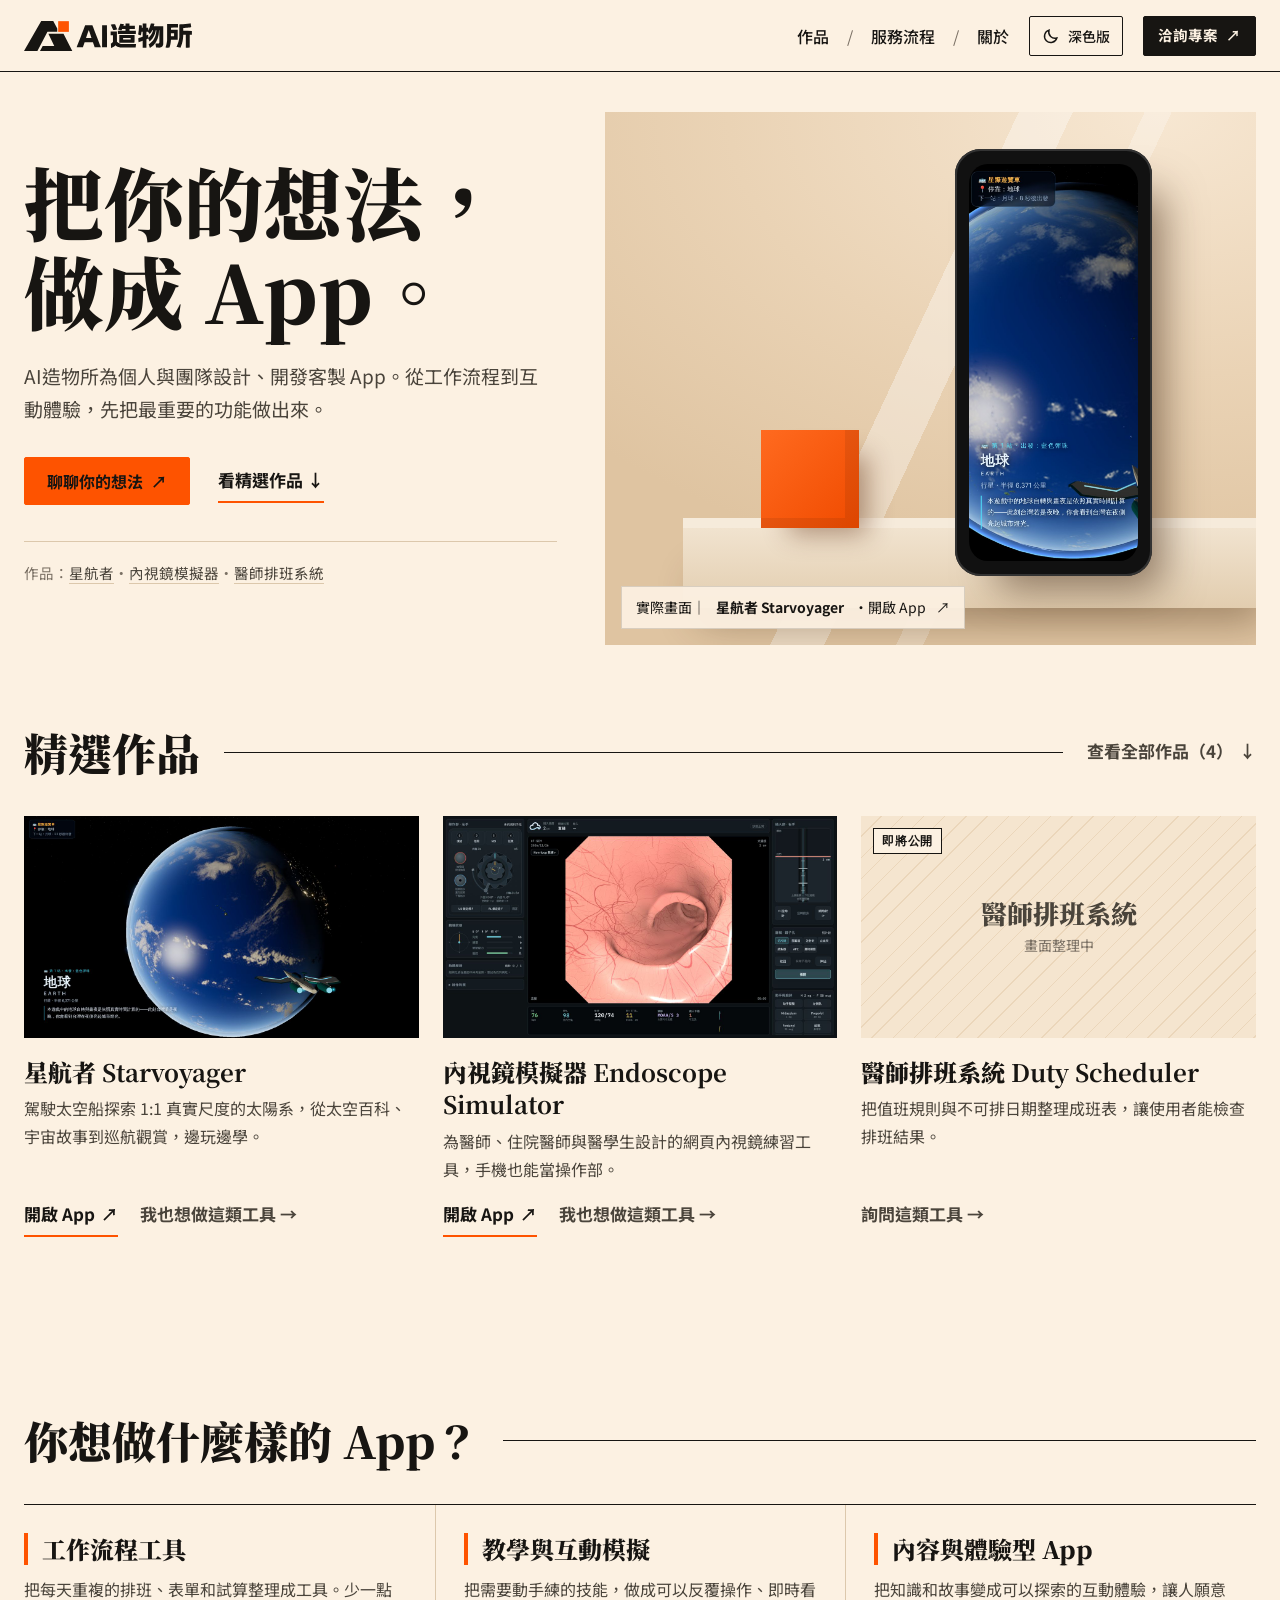
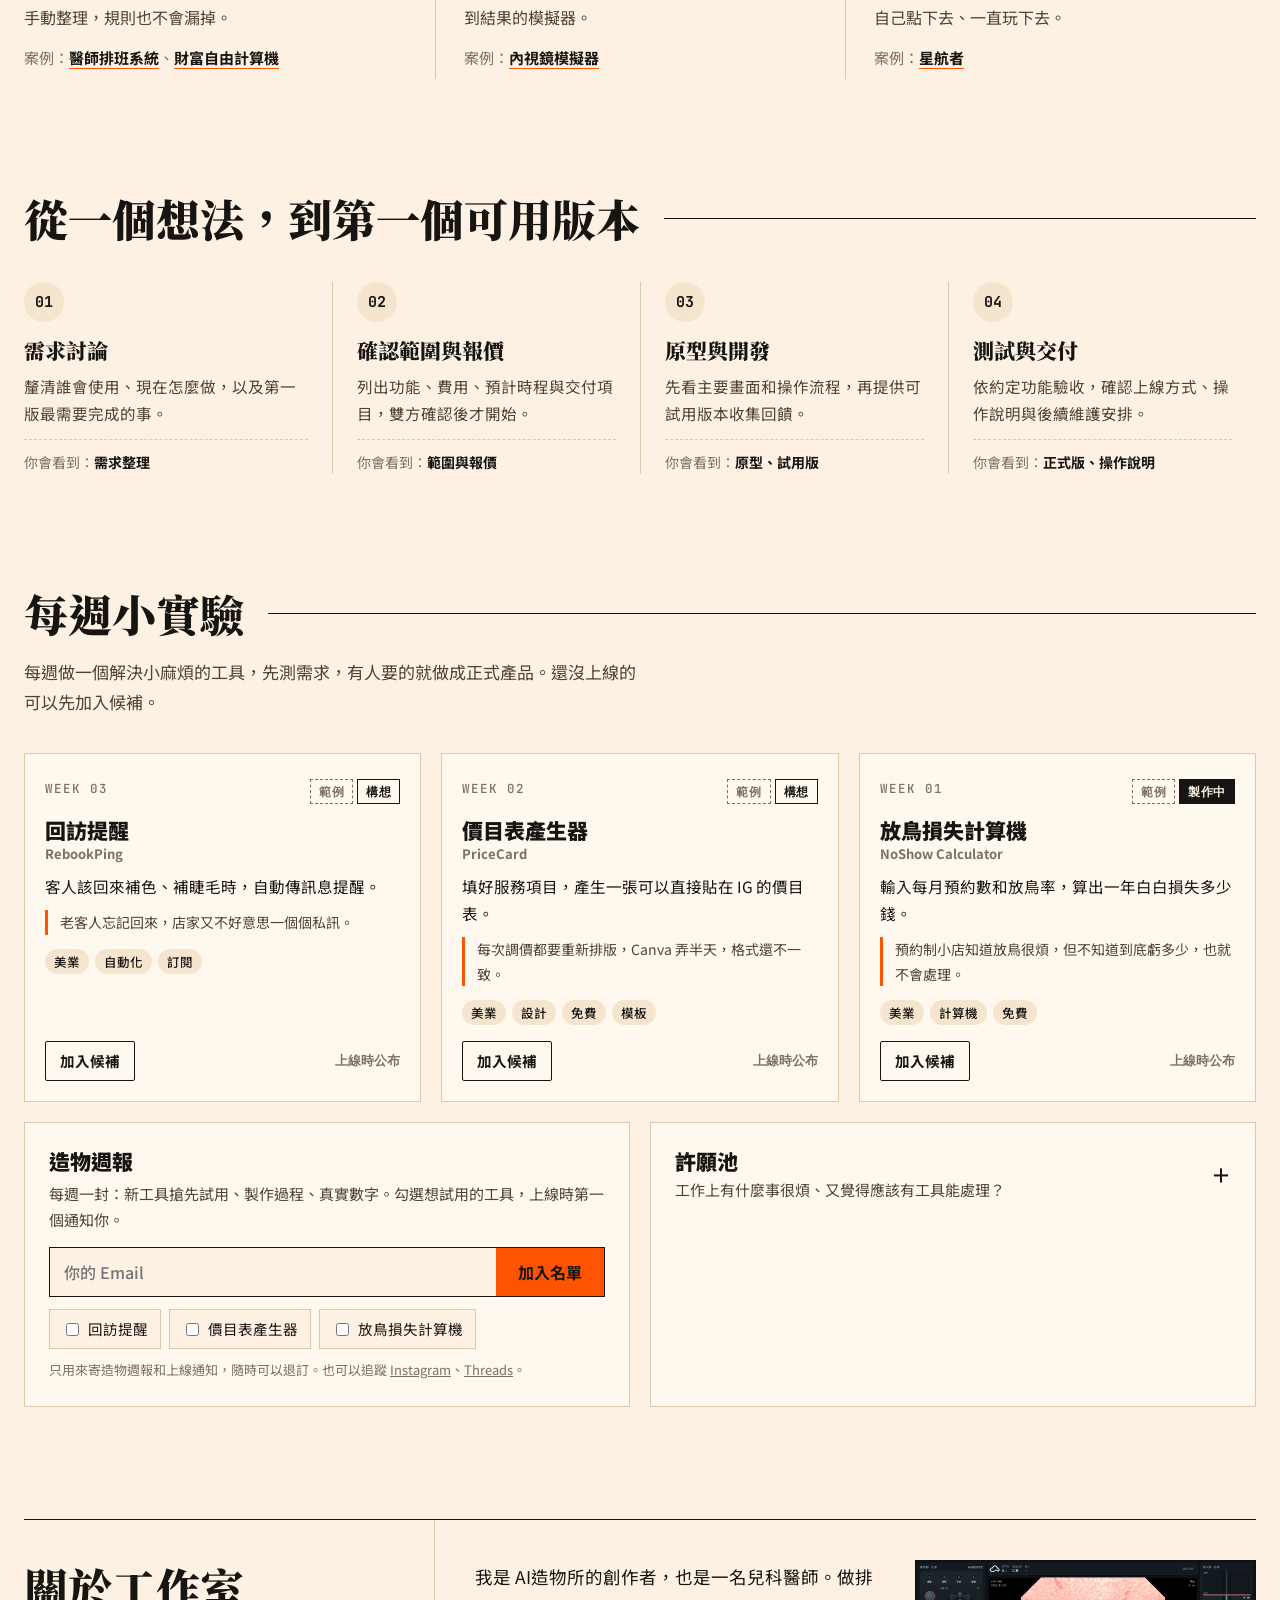
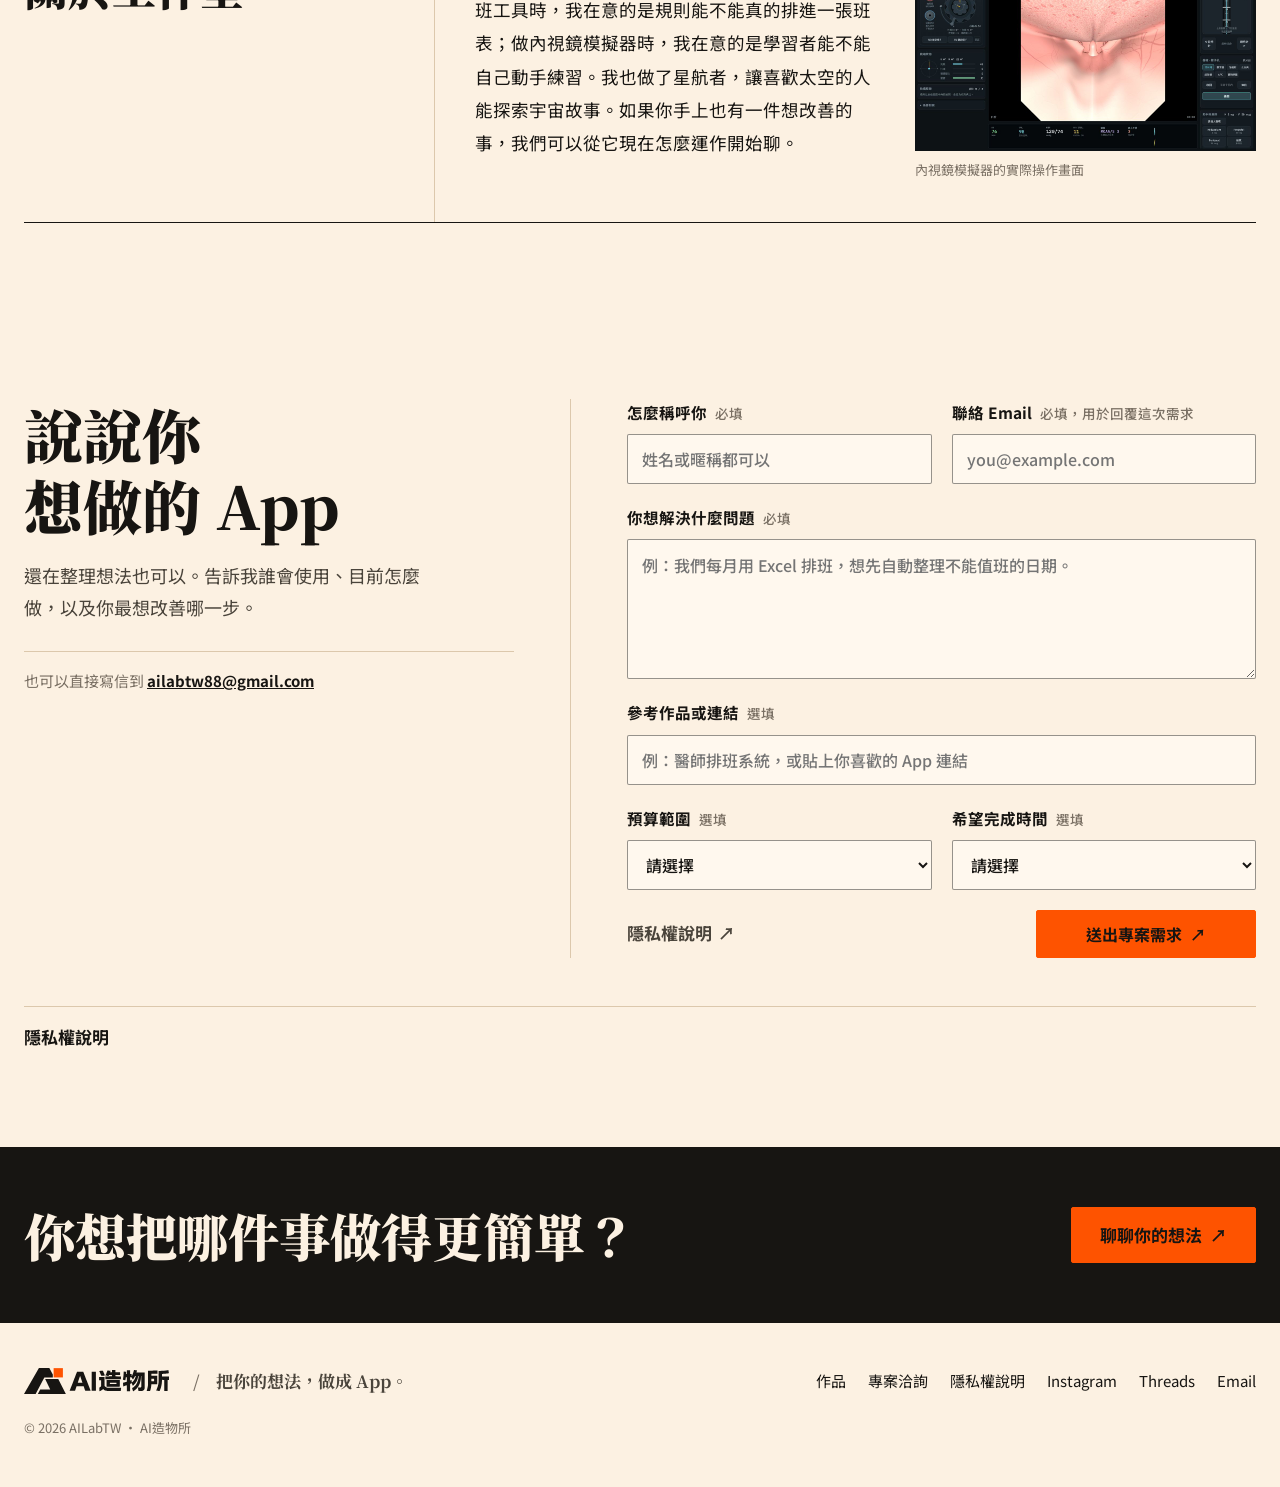
==== commit 8195dce7: "Add cream/dark theme switch, cream by default The site followed the device's dark mode, so dark-mode" ====
--- a/index.html
+++ b/index.html
@@ -12,6 +12,7 @@
 <link rel="apple-touch-icon" href="favicon-180.png">
 <!--/STANDALONE-->
 <title>AI造物所 AILabTW</title>
+<script>try{if(localStorage.getItem("ailab-theme")==="dark")document.documentElement.setAttribute("data-theme","dark")}catch(e){}</script>
 <link rel="preconnect" href="https://fonts.googleapis.com">
 <link rel="preconnect" href="https://fonts.gstatic.com" crossorigin>
 <link href="https://fonts.googleapis.com/css2?family=Archivo:wght@500;700&family=JetBrains+Mono:wght@500;700&family=Noto+Sans+TC:wght@400;500;700;900&family=Noto+Serif+TC:wght@700;900&display=swap" rel="stylesheet">
@@ -24,12 +25,6 @@
   --serif:"Noto Serif TC","Songti TC","PMingLiU",serif;
   --mono:"JetBrains Mono",ui-monospace,monospace;
   --gut:24px;
-}
-@media (prefers-color-scheme: dark){
-  :root:not([data-theme="light"]){
-    --paper:#171512; --paper-2:#211E19; --paper-3:#2C2822; --ink:#FCF1E2; --ink-2:#D8CBB8; --muted:#A39684;
-    --line:#FCF1E2; --soft-line:#3A352D; --card:#1E1B16; --band:#0E0D0B;
-  }
 }
 :root[data-theme="dark"]{
   --paper:#171512; --paper-2:#211E19; --paper-3:#2C2822; --ink:#FCF1E2; --ink-2:#D8CBB8; --muted:#A39684;
@@ -72,13 +67,18 @@
 nav.main a{text-decoration:none;padding:10px 0}
 nav.main a:hover{color:var(--orange)}
 nav.main .sep{color:var(--muted);margin:0 18px;font-weight:400}
+.theme-btn{display:inline-flex;align-items:center;gap:8px;height:40px;padding:0 12px;border:1px solid var(--line);background:transparent;color:var(--ink);cursor:pointer;border-radius:2px;font:500 14px var(--sans);white-space:nowrap}
+.theme-btn svg{width:18px;height:18px}
+.theme-btn .sun,[data-theme="dark"] .theme-btn .moon{display:none}
+[data-theme="dark"] .theme-btn .sun{display:block}
+@media (max-width:820px){.theme-btn{width:44px;height:44px;padding:0;justify-content:center}.theme-btn .lbl{display:none}}
 .menu-btn{display:none;width:44px;height:44px;border:1px solid var(--line);background:transparent;color:var(--ink);cursor:pointer;border-radius:2px;padding:0;align-items:center;justify-content:center}
 .menu-btn svg{width:20px;height:20px}
 @media (max-width:820px){
   .bar{height:60px;gap:10px}
   .lockup{height:24px}
   nav.main{display:none}
-  .bar .cta{margin-left:auto}
+  .theme-btn{margin-left:auto}
   .menu-btn{display:inline-flex}
   header.open nav.main{display:flex;flex-direction:column;align-items:stretch;position:absolute;left:0;right:0;top:60px;background:var(--paper);border-bottom:1px solid var(--line);padding:6px var(--gut) 14px;margin:0}
   header.open nav.main a{padding:14px 0;border-bottom:1px solid var(--soft-line);font-size:17px}
@@ -297,6 +297,7 @@
       <a href="#services">服務流程</a><span class="sep" aria-hidden="true">/</span>
       <a href="#about">關於</a>
     </nav>
+    <button class="theme-btn" id="themeBtn" type="button" aria-pressed="false" aria-label="切換成深色版面"><svg class="sun" viewBox="0 0 20 20" fill="none" stroke="currentColor" stroke-width="1.6" aria-hidden="true"><circle cx="10" cy="10" r="3.6"/><path d="M10 1.5v2.2M10 16.3v2.2M1.5 10h2.2M16.3 10h2.2M4 4l1.5 1.5M14.5 14.5 16 16M4 16l1.5-1.5M14.5 5.5 16 4"/></svg><svg class="moon" viewBox="0 0 20 20" fill="none" stroke="currentColor" stroke-width="1.6" aria-hidden="true"><path d="M16.5 12.2A7 7 0 0 1 7.8 3.5a7 7 0 1 0 8.7 8.7Z"/></svg><span class="lbl">深色版</span></button>
     <a class="btn ink sm cta" href="#contact" data-track="nav_contact">洽詢專案 <span class="arrow">↗</span></a>
     <button class="menu-btn" id="menuBtn" type="button" aria-expanded="false" aria-controls="mainNav" aria-label="開啟選單"><svg viewBox="0 0 20 20" fill="none" stroke="currentColor" stroke-width="1.8"><path d="M2 5h16M2 10h16M2 15h16"/></svg></button>
   </div>
@@ -508,6 +509,21 @@
   function num(v, money) { if (v == null || v === "") return "—"; var n = Number(v).toLocaleString("zh-TW"); return money ? '<small style="font-size:18px;margin-right:4px">NT$</small>' + n : n; }
   function ext(u) { return ' href="' + esc(u) + '" target="_blank" rel="noopener"'; }
 
+  /* theme switch: cream (default) / dark, remembered per visitor */
+  var tb = $("themeBtn"), root = document.documentElement;
+  function paintTheme() {
+    var dark = root.getAttribute("data-theme") === "dark";
+    tb.setAttribute("aria-pressed", dark); tb.setAttribute("aria-label", dark ? "切換成米色版面" : "切換成深色版面");
+    tb.querySelector(".lbl").textContent = dark ? "米色版" : "深色版";
+  }
+  tb.addEventListener("click", function () {
+    var dark = root.getAttribute("data-theme") !== "dark";
+    if (dark) root.setAttribute("data-theme", "dark"); else root.removeAttribute("data-theme");
+    try { localStorage.setItem("ailab-theme", dark ? "dark" : "light"); } catch (e) {}
+    paintTheme();
+  });
+  paintTheme();
+
   /* header menu (mobile) */
   var hdr = $("hdr"), mb = $("menuBtn");
   mb.addEventListener("click", function () { var o = hdr.classList.toggle("open"); mb.setAttribute("aria-expanded", o); mb.setAttribute("aria-label", o ? "關閉選單" : "開啟選單"); });
